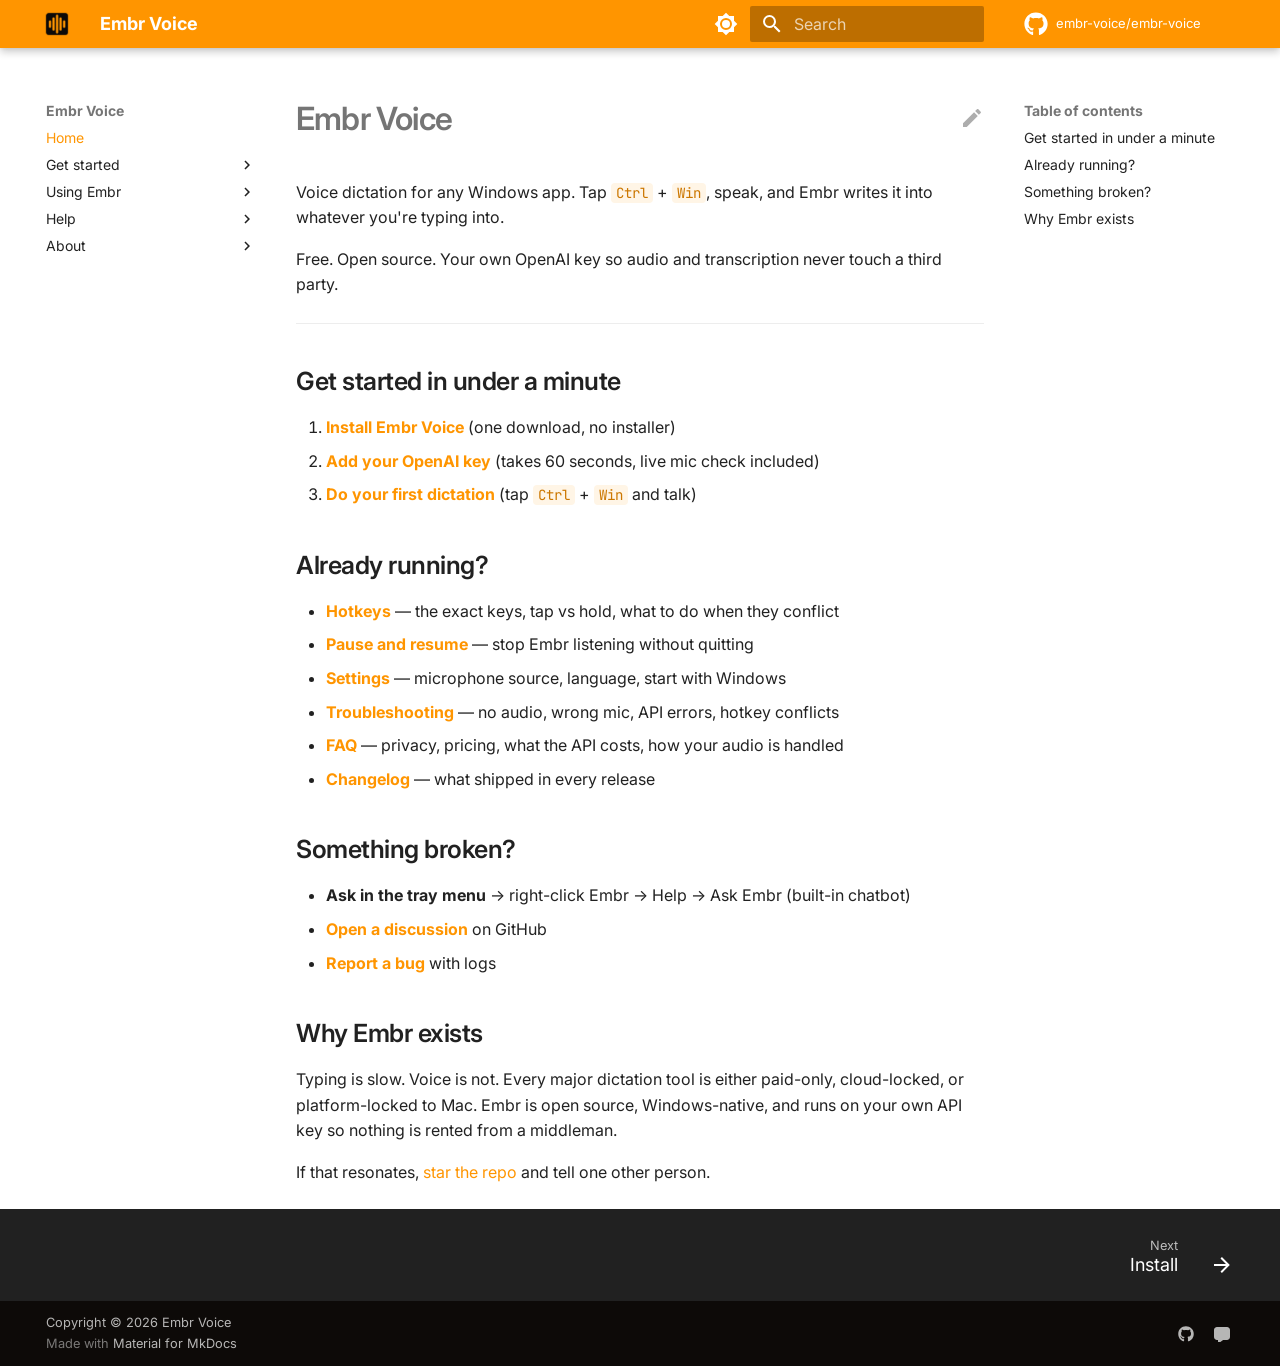
==== index.html @ 880fe89d "deploy docs to gh-pages" ====
<!doctype html>
<html lang="en" class="no-js">
  <head>
    
      <meta charset="utf-8">
      <meta name="viewport" content="width=device-width,initial-scale=1">
      
        <meta name="description" content="Voice dictation for any Windows app. Free, open source, BYOK.">
      
      
        <meta name="author" content="Billy Wellington / Intellium Inc.">
      
      
        <link rel="canonical" href="https://embr-voice.github.io/embr-voice/">
      
      
      
        <link rel="next" href="install/">
      
      
        
      
      
      <link rel="icon" href="embr-logo.ico">
      <meta name="generator" content="mkdocs-1.6.1, mkdocs-material-9.7.6">
    
    
      
        <title>Embr Voice</title>
      
    
    
      <link rel="stylesheet" href="assets/stylesheets/main.484c7ddc.min.css">
      
        
        <link rel="stylesheet" href="assets/stylesheets/palette.ab4e12ef.min.css">
      
      


    
    
      
    
    
      
        
        
        <link rel="preconnect" href="https://fonts.gstatic.com" crossorigin>
        <link rel="stylesheet" href="https://fonts.googleapis.com/css?family=Inter:300,300i,400,400i,700,700i%7CJetBrains+Mono:400,400i,700,700i&display=fallback">
        <style>:root{--md-text-font:"Inter";--md-code-font:"JetBrains Mono"}</style>
      
    
    
      <link rel="stylesheet" href="stylesheets/embr.css">
    
    <script>__md_scope=new URL(".",location),__md_hash=e=>[...e].reduce(((e,_)=>(e<<5)-e+_.charCodeAt(0)),0),__md_get=(e,_=localStorage,t=__md_scope)=>JSON.parse(_.getItem(t.pathname+"."+e)),__md_set=(e,_,t=localStorage,a=__md_scope)=>{try{t.setItem(a.pathname+"."+e,JSON.stringify(_))}catch(e){}}</script>
    
      

    
    
  </head>
  
  
    
    
      
    
    
    
    
    <body dir="ltr" data-md-color-scheme="default" data-md-color-primary="custom" data-md-color-accent="custom">
  
    
    <input class="md-toggle" data-md-toggle="drawer" type="checkbox" id="__drawer" autocomplete="off">
    <input class="md-toggle" data-md-toggle="search" type="checkbox" id="__search" autocomplete="off">
    <label class="md-overlay" for="__drawer"></label>
    <div data-md-component="skip">
      
        
        <a href="#embr-voice" class="md-skip">
          Skip to content
        </a>
      
    </div>
    <div data-md-component="announce">
      
    </div>
    
    
      

  

<header class="md-header md-header--shadow" data-md-component="header">
  <nav class="md-header__inner md-grid" aria-label="Header">
    <a href="." title="Embr Voice" class="md-header__button md-logo" aria-label="Embr Voice" data-md-component="logo">
      
  <img src="embr-logo.ico" alt="logo">

    </a>
    <label class="md-header__button md-icon" for="__drawer">
      
      <svg xmlns="http://www.w3.org/2000/svg" viewBox="0 0 24 24"><path d="M3 6h18v2H3zm0 5h18v2H3zm0 5h18v2H3z"/></svg>
    </label>
    <div class="md-header__title" data-md-component="header-title">
      <div class="md-header__ellipsis">
        <div class="md-header__topic">
          <span class="md-ellipsis">
            Embr Voice
          </span>
        </div>
        <div class="md-header__topic" data-md-component="header-topic">
          <span class="md-ellipsis">
            
              Home
            
          </span>
        </div>
      </div>
    </div>
    
      
        <form class="md-header__option" data-md-component="palette">
  
    
    
    
    <input class="md-option" data-md-color-media="(prefers-color-scheme: light)" data-md-color-scheme="default" data-md-color-primary="custom" data-md-color-accent="custom"  aria-label="Switch to dark mode"  type="radio" name="__palette" id="__palette_0">
    
      <label class="md-header__button md-icon" title="Switch to dark mode" for="__palette_1" hidden>
        <svg xmlns="http://www.w3.org/2000/svg" viewBox="0 0 24 24"><path d="M12 8a4 4 0 0 0-4 4 4 4 0 0 0 4 4 4 4 0 0 0 4-4 4 4 0 0 0-4-4m0 10a6 6 0 0 1-6-6 6 6 0 0 1 6-6 6 6 0 0 1 6 6 6 6 0 0 1-6 6m8-9.31V4h-4.69L12 .69 8.69 4H4v4.69L.69 12 4 15.31V20h4.69L12 23.31 15.31 20H20v-4.69L23.31 12z"/></svg>
      </label>
    
  
    
    
    
    <input class="md-option" data-md-color-media="(prefers-color-scheme: dark)" data-md-color-scheme="slate" data-md-color-primary="custom" data-md-color-accent="custom"  aria-label="Switch to light mode"  type="radio" name="__palette" id="__palette_1">
    
      <label class="md-header__button md-icon" title="Switch to light mode" for="__palette_0" hidden>
        <svg xmlns="http://www.w3.org/2000/svg" viewBox="0 0 24 24"><path d="M12 18c-.89 0-1.74-.2-2.5-.55C11.56 16.5 13 14.42 13 12s-1.44-4.5-3.5-5.45C10.26 6.2 11.11 6 12 6a6 6 0 0 1 6 6 6 6 0 0 1-6 6m8-9.31V4h-4.69L12 .69 8.69 4H4v4.69L.69 12 4 15.31V20h4.69L12 23.31 15.31 20H20v-4.69L23.31 12z"/></svg>
      </label>
    
  
</form>
      
    
    
      <script>var palette=__md_get("__palette");if(palette&&palette.color){if("(prefers-color-scheme)"===palette.color.media){var media=matchMedia("(prefers-color-scheme: light)"),input=document.querySelector(media.matches?"[data-md-color-media='(prefers-color-scheme: light)']":"[data-md-color-media='(prefers-color-scheme: dark)']");palette.color.media=input.getAttribute("data-md-color-media"),palette.color.scheme=input.getAttribute("data-md-color-scheme"),palette.color.primary=input.getAttribute("data-md-color-primary"),palette.color.accent=input.getAttribute("data-md-color-accent")}for(var[key,value]of Object.entries(palette.color))document.body.setAttribute("data-md-color-"+key,value)}</script>
    
    
    
      
      
        <label class="md-header__button md-icon" for="__search">
          
          <svg xmlns="http://www.w3.org/2000/svg" viewBox="0 0 24 24"><path d="M9.5 3A6.5 6.5 0 0 1 16 9.5c0 1.61-.59 3.09-1.56 4.23l.27.27h.79l5 5-1.5 1.5-5-5v-.79l-.27-.27A6.52 6.52 0 0 1 9.5 16 6.5 6.5 0 0 1 3 9.5 6.5 6.5 0 0 1 9.5 3m0 2C7 5 5 7 5 9.5S7 14 9.5 14 14 12 14 9.5 12 5 9.5 5"/></svg>
        </label>
        <div class="md-search" data-md-component="search" role="dialog">
  <label class="md-search__overlay" for="__search"></label>
  <div class="md-search__inner" role="search">
    <form class="md-search__form" name="search">
      <input type="text" class="md-search__input" name="query" aria-label="Search" placeholder="Search" autocapitalize="off" autocorrect="off" autocomplete="off" spellcheck="false" data-md-component="search-query" required>
      <label class="md-search__icon md-icon" for="__search">
        
        <svg xmlns="http://www.w3.org/2000/svg" viewBox="0 0 24 24"><path d="M9.5 3A6.5 6.5 0 0 1 16 9.5c0 1.61-.59 3.09-1.56 4.23l.27.27h.79l5 5-1.5 1.5-5-5v-.79l-.27-.27A6.52 6.52 0 0 1 9.5 16 6.5 6.5 0 0 1 3 9.5 6.5 6.5 0 0 1 9.5 3m0 2C7 5 5 7 5 9.5S7 14 9.5 14 14 12 14 9.5 12 5 9.5 5"/></svg>
        
        <svg xmlns="http://www.w3.org/2000/svg" viewBox="0 0 24 24"><path d="M20 11v2H8l5.5 5.5-1.42 1.42L4.16 12l7.92-7.92L13.5 5.5 8 11z"/></svg>
      </label>
      <nav class="md-search__options" aria-label="Search">
        
        <button type="reset" class="md-search__icon md-icon" title="Clear" aria-label="Clear" tabindex="-1">
          
          <svg xmlns="http://www.w3.org/2000/svg" viewBox="0 0 24 24"><path d="M19 6.41 17.59 5 12 10.59 6.41 5 5 6.41 10.59 12 5 17.59 6.41 19 12 13.41 17.59 19 19 17.59 13.41 12z"/></svg>
        </button>
      </nav>
      
        <div class="md-search__suggest" data-md-component="search-suggest"></div>
      
    </form>
    <div class="md-search__output">
      <div class="md-search__scrollwrap" tabindex="0" data-md-scrollfix>
        <div class="md-search-result" data-md-component="search-result">
          <div class="md-search-result__meta">
            Initializing search
          </div>
          <ol class="md-search-result__list" role="presentation"></ol>
        </div>
      </div>
    </div>
  </div>
</div>
      
    
    
      <div class="md-header__source">
        <a href="https://github.com/embr-voice/embr-voice" title="Go to repository" class="md-source" data-md-component="source">
  <div class="md-source__icon md-icon">
    
    <svg xmlns="http://www.w3.org/2000/svg" viewBox="0 0 512 512"><!--! Font Awesome Free 7.1.0 by @fontawesome - https://fontawesome.com License - https://fontawesome.com/license/free (Icons: CC BY 4.0, Fonts: SIL OFL 1.1, Code: MIT License) Copyright 2025 Fonticons, Inc.--><path d="M173.9 397.4c0 2-2.3 3.6-5.2 3.6-3.3.3-5.6-1.3-5.6-3.6 0-2 2.3-3.6 5.2-3.6 3-.3 5.6 1.3 5.6 3.6m-31.1-4.5c-.7 2 1.3 4.3 4.3 4.9 2.6 1 5.6 0 6.2-2s-1.3-4.3-4.3-5.2c-2.6-.7-5.5.3-6.2 2.3m44.2-1.7c-2.9.7-4.9 2.6-4.6 4.9.3 2 2.9 3.3 5.9 2.6 2.9-.7 4.9-2.6 4.6-4.6-.3-1.9-3-3.2-5.9-2.9M252.8 8C114.1 8 8 113.3 8 252c0 110.9 69.8 205.8 169.5 239.2 12.8 2.3 17.3-5.6 17.3-12.1 0-6.2-.3-40.4-.3-61.4 0 0-70 15-84.7-29.8 0 0-11.4-29.1-27.8-36.6 0 0-22.9-15.7 1.6-15.4 0 0 24.9 2 38.6 25.8 21.9 38.6 58.6 27.5 72.9 20.9 2.3-16 8.8-27.1 16-33.7-55.9-6.2-112.3-14.3-112.3-110.5 0-27.5 7.6-41.3 23.6-58.9-2.6-6.5-11.1-33.3 2.6-67.9 20.9-6.5 69 27 69 27 20-5.6 41.5-8.5 62.8-8.5s42.8 2.9 62.8 8.5c0 0 48.1-33.6 69-27 13.7 34.7 5.2 61.4 2.6 67.9 16 17.7 25.8 31.5 25.8 58.9 0 96.5-58.9 104.2-114.8 110.5 9.2 7.9 17 22.9 17 46.4 0 33.7-.3 75.4-.3 83.6 0 6.5 4.6 14.4 17.3 12.1C436.2 457.8 504 362.9 504 252 504 113.3 391.5 8 252.8 8M105.2 352.9c-1.3 1-1 3.3.7 5.2 1.6 1.6 3.9 2.3 5.2 1 1.3-1 1-3.3-.7-5.2-1.6-1.6-3.9-2.3-5.2-1m-10.8-8.1c-.7 1.3.3 2.9 2.3 3.9 1.6 1 3.6.7 4.3-.7.7-1.3-.3-2.9-2.3-3.9-2-.6-3.6-.3-4.3.7m32.4 35.6c-1.6 1.3-1 4.3 1.3 6.2 2.3 2.3 5.2 2.6 6.5 1 1.3-1.3.7-4.3-1.3-6.2-2.2-2.3-5.2-2.6-6.5-1m-11.4-14.7c-1.6 1-1.6 3.6 0 5.9s4.3 3.3 5.6 2.3c1.6-1.3 1.6-3.9 0-6.2-1.4-2.3-4-3.3-5.6-2"/></svg>
  </div>
  <div class="md-source__repository">
    embr-voice/embr-voice
  </div>
</a>
      </div>
    
  </nav>
  
</header>
    
    <div class="md-container" data-md-component="container">
      
      
        
          
        
      
      <main class="md-main" data-md-component="main">
        <div class="md-main__inner md-grid">
          
            
              
              <div class="md-sidebar md-sidebar--primary" data-md-component="sidebar" data-md-type="navigation" >
                <div class="md-sidebar__scrollwrap">
                  <div class="md-sidebar__inner">
                    



<nav class="md-nav md-nav--primary" aria-label="Navigation" data-md-level="0">
  <label class="md-nav__title" for="__drawer">
    <a href="." title="Embr Voice" class="md-nav__button md-logo" aria-label="Embr Voice" data-md-component="logo">
      
  <img src="embr-logo.ico" alt="logo">

    </a>
    Embr Voice
  </label>
  
    <div class="md-nav__source">
      <a href="https://github.com/embr-voice/embr-voice" title="Go to repository" class="md-source" data-md-component="source">
  <div class="md-source__icon md-icon">
    
    <svg xmlns="http://www.w3.org/2000/svg" viewBox="0 0 512 512"><!--! Font Awesome Free 7.1.0 by @fontawesome - https://fontawesome.com License - https://fontawesome.com/license/free (Icons: CC BY 4.0, Fonts: SIL OFL 1.1, Code: MIT License) Copyright 2025 Fonticons, Inc.--><path d="M173.9 397.4c0 2-2.3 3.6-5.2 3.6-3.3.3-5.6-1.3-5.6-3.6 0-2 2.3-3.6 5.2-3.6 3-.3 5.6 1.3 5.6 3.6m-31.1-4.5c-.7 2 1.3 4.3 4.3 4.9 2.6 1 5.6 0 6.2-2s-1.3-4.3-4.3-5.2c-2.6-.7-5.5.3-6.2 2.3m44.2-1.7c-2.9.7-4.9 2.6-4.6 4.9.3 2 2.9 3.3 5.9 2.6 2.9-.7 4.9-2.6 4.6-4.6-.3-1.9-3-3.2-5.9-2.9M252.8 8C114.1 8 8 113.3 8 252c0 110.9 69.8 205.8 169.5 239.2 12.8 2.3 17.3-5.6 17.3-12.1 0-6.2-.3-40.4-.3-61.4 0 0-70 15-84.7-29.8 0 0-11.4-29.1-27.8-36.6 0 0-22.9-15.7 1.6-15.4 0 0 24.9 2 38.6 25.8 21.9 38.6 58.6 27.5 72.9 20.9 2.3-16 8.8-27.1 16-33.7-55.9-6.2-112.3-14.3-112.3-110.5 0-27.5 7.6-41.3 23.6-58.9-2.6-6.5-11.1-33.3 2.6-67.9 20.9-6.5 69 27 69 27 20-5.6 41.5-8.5 62.8-8.5s42.8 2.9 62.8 8.5c0 0 48.1-33.6 69-27 13.7 34.7 5.2 61.4 2.6 67.9 16 17.7 25.8 31.5 25.8 58.9 0 96.5-58.9 104.2-114.8 110.5 9.2 7.9 17 22.9 17 46.4 0 33.7-.3 75.4-.3 83.6 0 6.5 4.6 14.4 17.3 12.1C436.2 457.8 504 362.9 504 252 504 113.3 391.5 8 252.8 8M105.2 352.9c-1.3 1-1 3.3.7 5.2 1.6 1.6 3.9 2.3 5.2 1 1.3-1 1-3.3-.7-5.2-1.6-1.6-3.9-2.3-5.2-1m-10.8-8.1c-.7 1.3.3 2.9 2.3 3.9 1.6 1 3.6.7 4.3-.7.7-1.3-.3-2.9-2.3-3.9-2-.6-3.6-.3-4.3.7m32.4 35.6c-1.6 1.3-1 4.3 1.3 6.2 2.3 2.3 5.2 2.6 6.5 1 1.3-1.3.7-4.3-1.3-6.2-2.2-2.3-5.2-2.6-6.5-1m-11.4-14.7c-1.6 1-1.6 3.6 0 5.9s4.3 3.3 5.6 2.3c1.6-1.3 1.6-3.9 0-6.2-1.4-2.3-4-3.3-5.6-2"/></svg>
  </div>
  <div class="md-source__repository">
    embr-voice/embr-voice
  </div>
</a>
    </div>
  
  <ul class="md-nav__list" data-md-scrollfix>
    
      
      
  
  
    
  
  
  
    <li class="md-nav__item md-nav__item--active">
      
      <input class="md-nav__toggle md-toggle" type="checkbox" id="__toc">
      
      
        
      
      
        <label class="md-nav__link md-nav__link--active" for="__toc">
          
  
  
  <span class="md-ellipsis">
    
  
    Home
  

    
  </span>
  
  

          <span class="md-nav__icon md-icon"></span>
        </label>
      
      <a href="." class="md-nav__link md-nav__link--active">
        
  
  
  <span class="md-ellipsis">
    
  
    Home
  

    
  </span>
  
  

      </a>
      
        

<nav class="md-nav md-nav--secondary" aria-label="Table of contents">
  
  
  
    
  
  
    <label class="md-nav__title" for="__toc">
      <span class="md-nav__icon md-icon"></span>
      Table of contents
    </label>
    <ul class="md-nav__list" data-md-component="toc" data-md-scrollfix>
      
        <li class="md-nav__item">
  <a href="#get-started-in-under-a-minute" class="md-nav__link">
    <span class="md-ellipsis">
      
        Get started in under a minute
      
    </span>
  </a>
  
</li>
      
        <li class="md-nav__item">
  <a href="#already-running" class="md-nav__link">
    <span class="md-ellipsis">
      
        Already running?
      
    </span>
  </a>
  
</li>
      
        <li class="md-nav__item">
  <a href="#something-broken" class="md-nav__link">
    <span class="md-ellipsis">
      
        Something broken?
      
    </span>
  </a>
  
</li>
      
        <li class="md-nav__item">
  <a href="#why-embr-exists" class="md-nav__link">
    <span class="md-ellipsis">
      
        Why Embr exists
      
    </span>
  </a>
  
</li>
      
    </ul>
  
</nav>
      
    </li>
  

    
      
      
  
  
  
  
    
    
    
    
    
    <li class="md-nav__item md-nav__item--nested">
      
        
        
        <input class="md-nav__toggle md-toggle " type="checkbox" id="__nav_2" >
        
          
          <label class="md-nav__link" for="__nav_2" id="__nav_2_label" tabindex="0">
            
  
  
  <span class="md-ellipsis">
    
  
    Get started
  

    
  </span>
  
  

            <span class="md-nav__icon md-icon"></span>
          </label>
        
        <nav class="md-nav" data-md-level="1" aria-labelledby="__nav_2_label" aria-expanded="false">
          <label class="md-nav__title" for="__nav_2">
            <span class="md-nav__icon md-icon"></span>
            
  
    Get started
  

          </label>
          <ul class="md-nav__list" data-md-scrollfix>
            
              
                
  
  
  
  
    <li class="md-nav__item">
      <a href="install/" class="md-nav__link">
        
  
  
  <span class="md-ellipsis">
    
  
    Install
  

    
  </span>
  
  

      </a>
    </li>
  

              
            
              
                
  
  
  
  
    <li class="md-nav__item">
      <a href="api-key/" class="md-nav__link">
        
  
  
  <span class="md-ellipsis">
    
  
    Add your OpenAI key
  

    
  </span>
  
  

      </a>
    </li>
  

              
            
              
                
  
  
  
  
    <li class="md-nav__item">
      <a href="first-dictation/" class="md-nav__link">
        
  
  
  <span class="md-ellipsis">
    
  
    First dictation
  

    
  </span>
  
  

      </a>
    </li>
  

              
            
          </ul>
        </nav>
      
    </li>
  

    
      
      
  
  
  
  
    
    
    
    
    
    <li class="md-nav__item md-nav__item--nested">
      
        
        
        <input class="md-nav__toggle md-toggle " type="checkbox" id="__nav_3" >
        
          
          <label class="md-nav__link" for="__nav_3" id="__nav_3_label" tabindex="0">
            
  
  
  <span class="md-ellipsis">
    
  
    Using Embr
  

    
  </span>
  
  

            <span class="md-nav__icon md-icon"></span>
          </label>
        
        <nav class="md-nav" data-md-level="1" aria-labelledby="__nav_3_label" aria-expanded="false">
          <label class="md-nav__title" for="__nav_3">
            <span class="md-nav__icon md-icon"></span>
            
  
    Using Embr
  

          </label>
          <ul class="md-nav__list" data-md-scrollfix>
            
              
                
  
  
  
  
    <li class="md-nav__item">
      <a href="hotkeys/" class="md-nav__link">
        
  
  
  <span class="md-ellipsis">
    
  
    Hotkeys
  

    
  </span>
  
  

      </a>
    </li>
  

              
            
              
                
  
  
  
  
    <li class="md-nav__item">
      <a href="pause-resume/" class="md-nav__link">
        
  
  
  <span class="md-ellipsis">
    
  
    Pause and resume
  

    
  </span>
  
  

      </a>
    </li>
  

              
            
              
                
  
  
  
  
    <li class="md-nav__item">
      <a href="settings/" class="md-nav__link">
        
  
  
  <span class="md-ellipsis">
    
  
    Settings
  

    
  </span>
  
  

      </a>
    </li>
  

              
            
          </ul>
        </nav>
      
    </li>
  

    
      
      
  
  
  
  
    
    
    
    
    
    <li class="md-nav__item md-nav__item--nested">
      
        
        
        <input class="md-nav__toggle md-toggle " type="checkbox" id="__nav_4" >
        
          
          <label class="md-nav__link" for="__nav_4" id="__nav_4_label" tabindex="0">
            
  
  
  <span class="md-ellipsis">
    
  
    Help
  

    
  </span>
  
  

            <span class="md-nav__icon md-icon"></span>
          </label>
        
        <nav class="md-nav" data-md-level="1" aria-labelledby="__nav_4_label" aria-expanded="false">
          <label class="md-nav__title" for="__nav_4">
            <span class="md-nav__icon md-icon"></span>
            
  
    Help
  

          </label>
          <ul class="md-nav__list" data-md-scrollfix>
            
              
                
  
  
  
  
    <li class="md-nav__item">
      <a href="troubleshooting/" class="md-nav__link">
        
  
  
  <span class="md-ellipsis">
    
  
    Troubleshooting
  

    
  </span>
  
  

      </a>
    </li>
  

              
            
              
                
  
  
  
  
    <li class="md-nav__item">
      <a href="faq/" class="md-nav__link">
        
  
  
  <span class="md-ellipsis">
    
  
    FAQ
  

    
  </span>
  
  

      </a>
    </li>
  

              
            
          </ul>
        </nav>
      
    </li>
  

    
      
      
  
  
  
  
    
    
    
    
    
    <li class="md-nav__item md-nav__item--nested">
      
        
        
        <input class="md-nav__toggle md-toggle " type="checkbox" id="__nav_5" >
        
          
          <label class="md-nav__link" for="__nav_5" id="__nav_5_label" tabindex="0">
            
  
  
  <span class="md-ellipsis">
    
  
    About
  

    
  </span>
  
  

            <span class="md-nav__icon md-icon"></span>
          </label>
        
        <nav class="md-nav" data-md-level="1" aria-labelledby="__nav_5_label" aria-expanded="false">
          <label class="md-nav__title" for="__nav_5">
            <span class="md-nav__icon md-icon"></span>
            
  
    About
  

          </label>
          <ul class="md-nav__list" data-md-scrollfix>
            
              
                
  
  
  
  
    <li class="md-nav__item">
      <a href="changelog/" class="md-nav__link">
        
  
  
  <span class="md-ellipsis">
    
  
    Changelog
  

    
  </span>
  
  

      </a>
    </li>
  

              
            
              
                
  
  
  
  
    <li class="md-nav__item">
      <a href="license/" class="md-nav__link">
        
  
  
  <span class="md-ellipsis">
    
  
    License
  

    
  </span>
  
  

      </a>
    </li>
  

              
            
          </ul>
        </nav>
      
    </li>
  

    
  </ul>
</nav>
                  </div>
                </div>
              </div>
            
            
              
              <div class="md-sidebar md-sidebar--secondary" data-md-component="sidebar" data-md-type="toc" >
                <div class="md-sidebar__scrollwrap">
                  <div class="md-sidebar__inner">
                    

<nav class="md-nav md-nav--secondary" aria-label="Table of contents">
  
  
  
    
  
  
    <label class="md-nav__title" for="__toc">
      <span class="md-nav__icon md-icon"></span>
      Table of contents
    </label>
    <ul class="md-nav__list" data-md-component="toc" data-md-scrollfix>
      
        <li class="md-nav__item">
  <a href="#get-started-in-under-a-minute" class="md-nav__link">
    <span class="md-ellipsis">
      
        Get started in under a minute
      
    </span>
  </a>
  
</li>
      
        <li class="md-nav__item">
  <a href="#already-running" class="md-nav__link">
    <span class="md-ellipsis">
      
        Already running?
      
    </span>
  </a>
  
</li>
      
        <li class="md-nav__item">
  <a href="#something-broken" class="md-nav__link">
    <span class="md-ellipsis">
      
        Something broken?
      
    </span>
  </a>
  
</li>
      
        <li class="md-nav__item">
  <a href="#why-embr-exists" class="md-nav__link">
    <span class="md-ellipsis">
      
        Why Embr exists
      
    </span>
  </a>
  
</li>
      
    </ul>
  
</nav>
                  </div>
                </div>
              </div>
            
          
          
            <div class="md-content" data-md-component="content">
              
              <article class="md-content__inner md-typeset">
                
                  


  
    <a href="https://github.com/embr-voice/embr-voice/edit/main/docs/index.md" title="Edit this page" class="md-content__button md-icon" rel="edit">
      
      <svg xmlns="http://www.w3.org/2000/svg" viewBox="0 0 24 24"><path d="M20.71 7.04c.39-.39.39-1.04 0-1.41l-2.34-2.34c-.37-.39-1.02-.39-1.41 0l-1.84 1.83 3.75 3.75M3 17.25V21h3.75L17.81 9.93l-3.75-3.75z"/></svg>
    </a>
  
  


<h1 id="embr-voice">Embr Voice<a class="headerlink" href="#embr-voice" title="Link to this section">&para;</a></h1>
<p>Voice dictation for any Windows app. Tap <code>Ctrl</code> + <code>Win</code>, speak, and Embr writes it into whatever you're typing into.</p>
<p>Free. Open source. Your own OpenAI key so audio and transcription never touch a third party.</p>
<hr />
<h2 id="get-started-in-under-a-minute">Get started in under a minute<a class="headerlink" href="#get-started-in-under-a-minute" title="Link to this section">&para;</a></h2>
<ol>
<li><strong><a href="install/">Install Embr Voice</a></strong> (one download, no installer)</li>
<li><strong><a href="api-key/">Add your OpenAI key</a></strong> (takes 60 seconds, live mic check included)</li>
<li><strong><a href="first-dictation/">Do your first dictation</a></strong> (tap <code>Ctrl</code> + <code>Win</code> and talk)</li>
</ol>
<h2 id="already-running">Already running?<a class="headerlink" href="#already-running" title="Link to this section">&para;</a></h2>
<ul>
<li><strong><a href="hotkeys/">Hotkeys</a></strong> — the exact keys, tap vs hold, what to do when they conflict</li>
<li><strong><a href="pause-resume/">Pause and resume</a></strong> — stop Embr listening without quitting</li>
<li><strong><a href="settings/">Settings</a></strong> — microphone source, language, start with Windows</li>
<li><strong><a href="troubleshooting/">Troubleshooting</a></strong> — no audio, wrong mic, API errors, hotkey conflicts</li>
<li><strong><a href="faq/">FAQ</a></strong> — privacy, pricing, what the API costs, how your audio is handled</li>
<li><strong><a href="changelog/">Changelog</a></strong> — what shipped in every release</li>
</ul>
<h2 id="something-broken">Something broken?<a class="headerlink" href="#something-broken" title="Link to this section">&para;</a></h2>
<ul>
<li><strong>Ask in the tray menu</strong> → right-click Embr → Help → Ask Embr (built-in chatbot)</li>
<li><strong><a href="https://github.com/embr-voice/embr-voice/discussions">Open a discussion</a></strong> on GitHub</li>
<li><strong><a href="https://github.com/embr-voice/embr-voice/issues/new">Report a bug</a></strong> with logs</li>
</ul>
<h2 id="why-embr-exists">Why Embr exists<a class="headerlink" href="#why-embr-exists" title="Link to this section">&para;</a></h2>
<p>Typing is slow. Voice is not. Every major dictation tool is either paid-only, cloud-locked, or platform-locked to Mac. Embr is open source, Windows-native, and runs on your own API key so nothing is rented from a middleman.</p>
<p>If that resonates, <a href="https://github.com/embr-voice/embr-voice">star the repo</a> and tell one other person.</p>












                
              </article>
            </div>
          
          
<script>var target=document.getElementById(location.hash.slice(1));target&&target.name&&(target.checked=target.name.startsWith("__tabbed_"))</script>
        </div>
        
          <button type="button" class="md-top md-icon" data-md-component="top" hidden>
  
  <svg xmlns="http://www.w3.org/2000/svg" viewBox="0 0 24 24"><path d="M13 20h-2V8l-5.5 5.5-1.42-1.42L12 4.16l7.92 7.92-1.42 1.42L13 8z"/></svg>
  Back to top
</button>
        
      </main>
      
        <footer class="md-footer">
  
    
      
      <nav class="md-footer__inner md-grid" aria-label="Footer" >
        
        
          
          <a href="install/" class="md-footer__link md-footer__link--next" aria-label="Next: Install">
            <div class="md-footer__title">
              <span class="md-footer__direction">
                Next
              </span>
              <div class="md-ellipsis">
                Install
              </div>
            </div>
            <div class="md-footer__button md-icon">
              
              <svg xmlns="http://www.w3.org/2000/svg" viewBox="0 0 24 24"><path d="M4 11v2h12l-5.5 5.5 1.42 1.42L19.84 12l-7.92-7.92L10.5 5.5 16 11z"/></svg>
            </div>
          </a>
        
      </nav>
    
  
  <div class="md-footer-meta md-typeset">
    <div class="md-footer-meta__inner md-grid">
      <div class="md-copyright">
  
    <div class="md-copyright__highlight">
      Copyright &copy; 2026 Embr Voice
    </div>
  
  
    Made with
    <a href="https://squidfunk.github.io/mkdocs-material/" target="_blank" rel="noopener">
      Material for MkDocs
    </a>
  
</div>
      
        
<div class="md-social">
  
    
    
    
    
    <a href="https://github.com/embr-voice/embr" target="_blank" rel="noopener" title="GitHub" class="md-social__link">
      <svg xmlns="http://www.w3.org/2000/svg" viewBox="0 0 512 512"><!--! Font Awesome Free 7.1.0 by @fontawesome - https://fontawesome.com License - https://fontawesome.com/license/free (Icons: CC BY 4.0, Fonts: SIL OFL 1.1, Code: MIT License) Copyright 2025 Fonticons, Inc.--><path d="M173.9 397.4c0 2-2.3 3.6-5.2 3.6-3.3.3-5.6-1.3-5.6-3.6 0-2 2.3-3.6 5.2-3.6 3-.3 5.6 1.3 5.6 3.6m-31.1-4.5c-.7 2 1.3 4.3 4.3 4.9 2.6 1 5.6 0 6.2-2s-1.3-4.3-4.3-5.2c-2.6-.7-5.5.3-6.2 2.3m44.2-1.7c-2.9.7-4.9 2.6-4.6 4.9.3 2 2.9 3.3 5.9 2.6 2.9-.7 4.9-2.6 4.6-4.6-.3-1.9-3-3.2-5.9-2.9M252.8 8C114.1 8 8 113.3 8 252c0 110.9 69.8 205.8 169.5 239.2 12.8 2.3 17.3-5.6 17.3-12.1 0-6.2-.3-40.4-.3-61.4 0 0-70 15-84.7-29.8 0 0-11.4-29.1-27.8-36.6 0 0-22.9-15.7 1.6-15.4 0 0 24.9 2 38.6 25.8 21.9 38.6 58.6 27.5 72.9 20.9 2.3-16 8.8-27.1 16-33.7-55.9-6.2-112.3-14.3-112.3-110.5 0-27.5 7.6-41.3 23.6-58.9-2.6-6.5-11.1-33.3 2.6-67.9 20.9-6.5 69 27 69 27 20-5.6 41.5-8.5 62.8-8.5s42.8 2.9 62.8 8.5c0 0 48.1-33.6 69-27 13.7 34.7 5.2 61.4 2.6 67.9 16 17.7 25.8 31.5 25.8 58.9 0 96.5-58.9 104.2-114.8 110.5 9.2 7.9 17 22.9 17 46.4 0 33.7-.3 75.4-.3 83.6 0 6.5 4.6 14.4 17.3 12.1C436.2 457.8 504 362.9 504 252 504 113.3 391.5 8 252.8 8M105.2 352.9c-1.3 1-1 3.3.7 5.2 1.6 1.6 3.9 2.3 5.2 1 1.3-1 1-3.3-.7-5.2-1.6-1.6-3.9-2.3-5.2-1m-10.8-8.1c-.7 1.3.3 2.9 2.3 3.9 1.6 1 3.6.7 4.3-.7.7-1.3-.3-2.9-2.3-3.9-2-.6-3.6-.3-4.3.7m32.4 35.6c-1.6 1.3-1 4.3 1.3 6.2 2.3 2.3 5.2 2.6 6.5 1 1.3-1.3.7-4.3-1.3-6.2-2.2-2.3-5.2-2.6-6.5-1m-11.4-14.7c-1.6 1-1.6 3.6 0 5.9s4.3 3.3 5.6 2.3c1.6-1.3 1.6-3.9 0-6.2-1.4-2.3-4-3.3-5.6-2"/></svg>
    </a>
  
    
    
    
    
    <a href="https://github.com/embr-voice/embr/discussions" target="_blank" rel="noopener" title="GitHub Discussions" class="md-social__link">
      <svg xmlns="http://www.w3.org/2000/svg" viewBox="0 0 512 512"><!--! Font Awesome Free 7.1.0 by @fontawesome - https://fontawesome.com License - https://fontawesome.com/license/free (Icons: CC BY 4.0, Fonts: SIL OFL 1.1, Code: MIT License) Copyright 2025 Fonticons, Inc.--><path d="M0 352V128c0-53 43-96 96-96h320c53 0 96 43 96 96v224c0 53-43 96-96 96H296c-5.2 0-10.2 1.7-14.4 4.8l-115.2 86.4c-4.2 3.1-9.2 4.8-14.4 4.8-13.3 0-24-10.7-24-24v-72H96c-53 0-96-43-96-96"/></svg>
    </a>
  
</div>
      
    </div>
  </div>
</footer>
      
    </div>
    <div class="md-dialog" data-md-component="dialog">
      <div class="md-dialog__inner md-typeset"></div>
    </div>
    
    
    
      
      
      <script id="__config" type="application/json">{"annotate": null, "base": ".", "features": ["navigation.instant", "navigation.tracking", "navigation.top", "navigation.footer", "search.suggest", "search.highlight", "content.action.edit", "content.code.copy", "toc.follow"], "search": "assets/javascripts/workers/search.2c215733.min.js", "tags": null, "translations": {"clipboard.copied": "Copied to clipboard", "clipboard.copy": "Copy to clipboard", "search.result.more.one": "1 more on this page", "search.result.more.other": "# more on this page", "search.result.none": "No matching documents", "search.result.one": "1 matching document", "search.result.other": "# matching documents", "search.result.placeholder": "Type to start searching", "search.result.term.missing": "Missing", "select.version": "Select version"}, "version": null}</script>
    
    
      <script src="assets/javascripts/bundle.79ae519e.min.js"></script>
      
    
  </body>
</html>
---- assets/stylesheets/main.484c7ddc.min.css ----
@charset "UTF-8";html{-webkit-text-size-adjust:none;-moz-text-size-adjust:none;text-size-adjust:none;box-sizing:border-box}*,:after,:before{box-sizing:inherit}@media (prefers-reduced-motion){*,:after,:before{transition:none!important}}body{margin:0}a,button,input,label{-webkit-tap-highlight-color:transparent}a{color:inherit;text-decoration:none}hr{border:0;box-sizing:initial;display:block;height:.05rem;overflow:visible;padding:0}small{font-size:80%}sub,sup{line-height:1em}img{border-style:none}table{border-collapse:initial;border-spacing:0}td,th{font-weight:400;vertical-align:top}button{background:#0000;border:0;font-family:inherit;font-size:inherit;margin:0;padding:0}input{border:0;outline:none}:root{--md-primary-fg-color:#4051b5;--md-primary-fg-color--light:#5d6cc0;--md-primary-fg-color--dark:#303fa1;--md-primary-bg-color:#fff;--md-primary-bg-color--light:#ffffffb3;--md-accent-fg-color:#526cfe;--md-accent-fg-color--transparent:#526cfe1a;--md-accent-bg-color:#fff;--md-accent-bg-color--light:#ffffffb3}[data-md-color-scheme=default]{color-scheme:light}[data-md-color-scheme=default] img[src$="#gh-dark-mode-only"],[data-md-color-scheme=default] img[src$="#only-dark"]{display:none}:root,[data-md-color-scheme=default]{--md-hue:225deg;--md-default-fg-color:#000000de;--md-default-fg-color--light:#0000008a;--md-default-fg-color--lighter:#00000052;--md-default-fg-color--lightest:#00000012;--md-default-bg-color:#fff;--md-default-bg-color--light:#ffffffb3;--md-default-bg-color--lighter:#ffffff4d;--md-default-bg-color--lightest:#ffffff1f;--md-code-fg-color:#36464e;--md-code-bg-color:#f5f5f5;--md-code-bg-color--light:#f5f5f5b3;--md-code-bg-color--lighter:#f5f5f54d;--md-code-hl-color:#4287ff;--md-code-hl-color--light:#4287ff1a;--md-code-hl-number-color:#d52a2a;--md-code-hl-special-color:#db1457;--md-code-hl-function-color:#a846b9;--md-code-hl-constant-color:#6e59d9;--md-code-hl-keyword-color:#3f6ec6;--md-code-hl-string-color:#1c7d4d;--md-code-hl-name-color:var(--md-code-fg-color);--md-code-hl-operator-color:var(--md-default-fg-color--light);--md-code-hl-punctuation-color:var(--md-default-fg-color--light);--md-code-hl-comment-color:var(--md-default-fg-color--light);--md-code-hl-generic-color:var(--md-default-fg-color--light);--md-code-hl-variable-color:var(--md-default-fg-color--light);--md-typeset-color:var(--md-default-fg-color);--md-typeset-a-color:var(--md-primary-fg-color);--md-typeset-del-color:#f5503d26;--md-typeset-ins-color:#0bd57026;--md-typeset-kbd-color:#fafafa;--md-typeset-kbd-accent-color:#fff;--md-typeset-kbd-border-color:#b8b8b8;--md-typeset-mark-color:#ffff0080;--md-typeset-table-color:#0000001f;--md-typeset-table-color--light:rgba(0,0,0,.035);--md-admonition-fg-color:var(--md-default-fg-color);--md-admonition-bg-color:var(--md-default-bg-color);--md-warning-fg-color:#000000de;--md-warning-bg-color:#ff9;--md-footer-fg-color:#fff;--md-footer-fg-color--light:#ffffffb3;--md-footer-fg-color--lighter:#ffffff73;--md-footer-bg-color:#000000de;--md-footer-bg-color--dark:#00000052;--md-shadow-z1:0 0.2rem 0.5rem #0000000d,0 0 0.05rem #0000001a;--md-shadow-z2:0 0.2rem 0.5rem #0000001a,0 0 0.05rem #00000040;--md-shadow-z3:0 0.2rem 0.5rem #0003,0 0 0.05rem #00000059}.md-icon svg{fill:currentcolor;display:block;height:1.2rem;width:1.2rem}body{-webkit-font-smoothing:antialiased;-moz-osx-font-smoothing:grayscale;--md-text-font-family:var(--md-text-font,_),-apple-system,BlinkMacSystemFont,Helvetica,Arial,sans-serif;--md-code-font-family:var(--md-code-font,_),SFMono-Regular,Consolas,Menlo,monospace}aside,body,input{font-feature-settings:"kern","liga";color:var(--md-typeset-color);font-family:var(--md-text-font-family)}code,kbd,pre{font-feature-settings:"kern";font-family:var(--md-code-font-family)}:root{--md-typeset-table-sort-icon:url('data:image/svg+xml;charset=utf-8,<svg xmlns="http://www.w3.org/2000/svg" viewBox="0 0 24 24"><path d="m18 21-4-4h3V7h-3l4-4 4 4h-3v10h3M2 19v-2h10v2M2 13v-2h7v2M2 7V5h4v2z"/></svg>');--md-typeset-table-sort-icon--asc:url('data:image/svg+xml;charset=utf-8,<svg xmlns="http://www.w3.org/2000/svg" viewBox="0 0 24 24"><path d="M19 17h3l-4 4-4-4h3V3h2M2 17h10v2H2M6 5v2H2V5m0 6h7v2H2z"/></svg>');--md-typeset-table-sort-icon--desc:url('data:image/svg+xml;charset=utf-8,<svg xmlns="http://www.w3.org/2000/svg" viewBox="0 0 24 24"><path d="M19 7h3l-4-4-4 4h3v14h2M2 17h10v2H2M6 5v2H2V5m0 6h7v2H2z"/></svg>')}.md-typeset{-webkit-print-color-adjust:exact;color-adjust:exact;font-size:.8rem;line-height:1.6;overflow-wrap:break-word}@media print{.md-typeset{font-size:.68rem}}.md-typeset blockquote,.md-typeset dl,.md-typeset figure,.md-typeset ol,.md-typeset pre,.md-typeset ul{margin-bottom:1em;margin-top:1em}.md-typeset h1{color:var(--md-default-fg-color--light);font-size:2em;line-height:1.3;margin:0 0 1.25em}.md-typeset h1,.md-typeset h2{font-weight:300;letter-spacing:-.01em}.md-typeset h2{font-size:1.5625em;line-height:1.4;margin:1.6em 0 .64em}.md-typeset h3{font-size:1.25em;font-weight:400;letter-spacing:-.01em;line-height:1.5;margin:1.6em 0 .8em}.md-typeset h2+h3{margin-top:.8em}.md-typeset h4{font-weight:700;letter-spacing:-.01em;margin:1em 0}.md-typeset h5,.md-typeset h6{color:var(--md-default-fg-color--light);font-size:.8em;font-weight:700;letter-spacing:-.01em;margin:1.25em 0}.md-typeset h5{text-transform:uppercase}.md-typeset h5 code{text-transform:none}.md-typeset hr{border-bottom:.05rem solid var(--md-default-fg-color--lightest);display:flow-root;margin:1.5em 0}.md-typeset a{color:var(--md-typeset-a-color);word-break:break-word}.md-typeset a,.md-typeset a:before{transition:color 125ms}.md-typeset a:focus,.md-typeset a:hover{color:var(--md-accent-fg-color)}.md-typeset a:focus code,.md-typeset a:hover code{background-color:var(--md-accent-fg-color--transparent);color:var(--md-accent-fg-color)}.md-typeset a code{color:var(--md-typeset-a-color)}.md-typeset a.focus-visible{outline-color:var(--md-accent-fg-color);outline-offset:.2rem}.md-typeset code,.md-typeset kbd,.md-typeset pre{color:var(--md-code-fg-color);direction:ltr;font-variant-ligatures:none;transition:background-color 125ms}@media print{.md-typeset code,.md-typeset kbd,.md-typeset pre{white-space:pre-wrap}}.md-typeset code{background-color:var(--md-code-bg-color);border-radius:.1rem;-webkit-box-decoration-break:clone;box-decoration-break:clone;font-size:.85em;padding:0 .2941176471em;transition:color 125ms,background-color 125ms;word-break:break-word}.md-typeset code:not(.focus-visible){-webkit-tap-highlight-color:transparent;outline:none}.md-typeset pre{display:flow-root;line-height:1.4;position:relative}.md-typeset pre>code{-webkit-box-decoration-break:slice;box-decoration-break:slice;box-shadow:none;display:block;margin:0;outline-color:var(--md-accent-fg-color);overflow:auto;padding:.7720588235em 1.1764705882em;scrollbar-color:var(--md-default-fg-color--lighter) #0000;scrollbar-width:thin;touch-action:auto;word-break:normal}.md-typeset pre>code:hover{scrollbar-color:var(--md-accent-fg-color) #0000}.md-typeset pre>code::-webkit-scrollbar{height:.2rem;width:.2rem}.md-typeset pre>code::-webkit-scrollbar-thumb{background-color:var(--md-default-fg-color--lighter)}.md-typeset pre>code::-webkit-scrollbar-thumb:hover{background-color:var(--md-accent-fg-color)}.md-typeset kbd{background-color:var(--md-typeset-kbd-color);border-radius:.1rem;box-shadow:0 .1rem 0 .05rem var(--md-typeset-kbd-border-color),0 .1rem 0 var(--md-typeset-kbd-border-color),0 -.1rem .2rem var(--md-typeset-kbd-accent-color) inset;color:var(--md-default-fg-color);display:inline-block;font-size:.75em;padding:0 .6666666667em;vertical-align:text-top;word-break:break-word}.md-typeset mark{background-color:var(--md-typeset-mark-color);-webkit-box-decoration-break:clone;box-decoration-break:clone;color:inherit;word-break:break-word}.md-typeset abbr{cursor:help;text-decoration:none}.md-typeset [data-preview],.md-typeset abbr{border-bottom:.05rem dotted var(--md-default-fg-color--light)}.md-typeset small{opacity:.75}[dir=ltr] .md-typeset sub,[dir=ltr] .md-typeset sup{margin-left:.078125em}[dir=rtl] .md-typeset sub,[dir=rtl] .md-typeset sup{margin-right:.078125em}[dir=ltr] .md-typeset blockquote{padding-left:.6rem}[dir=rtl] .md-typeset blockquote{padding-right:.6rem}[dir=ltr] .md-typeset blockquote{border-left:.2rem solid var(--md-default-fg-color--lighter)}[dir=rtl] .md-typeset blockquote{border-right:.2rem solid var(--md-default-fg-color--lighter)}.md-typeset blockquote{color:var(--md-default-fg-color--light);margin-left:0;margin-right:0}.md-typeset ul{list-style-type:disc}.md-typeset ul[type]{list-style-type:revert-layer}[dir=ltr] .md-typeset ol,[dir=ltr] .md-typeset ul{margin-left:.625em}[dir=rtl] .md-typeset ol,[dir=rtl] .md-typeset ul{margin-right:.625em}.md-typeset ol,.md-typeset ul{padding:0}.md-typeset ol:not([hidden]),.md-typeset ul:not([hidden]){display:flow-root}.md-typeset ol ol,.md-typeset ul ol{list-style-type:lower-alpha}.md-typeset ol ol ol,.md-typeset ul ol ol{list-style-type:lower-roman}.md-typeset ol ol ol ol,.md-typeset ul ol ol ol{list-style-type:upper-alpha}.md-typeset ol ol ol ol ol,.md-typeset ul ol ol ol ol{list-style-type:upper-roman}.md-typeset ol[type],.md-typeset ul[type]{list-style-type:revert-layer}[dir=ltr] .md-typeset ol li,[dir=ltr] .md-typeset ul li{margin-left:1.25em}[dir=rtl] .md-typeset ol li,[dir=rtl] .md-typeset ul li{margin-right:1.25em}.md-typeset ol li,.md-typeset ul li{margin-bottom:.5em}.md-typeset ol li blockquote,.md-typeset ol li p,.md-typeset ul li blockquote,.md-typeset ul li p{margin:.5em 0}.md-typeset ol li:last-child,.md-typeset ul li:last-child{margin-bottom:0}[dir=ltr] .md-typeset ol li ol,[dir=ltr] .md-typeset ol li ul,[dir=ltr] .md-typeset ul li ol,[dir=ltr] .md-typeset ul li ul{margin-left:.625em}[dir=rtl] .md-typeset ol li ol,[dir=rtl] .md-typeset ol li ul,[dir=rtl] .md-typeset ul li ol,[dir=rtl] .md-typeset ul li ul{margin-right:.625em}.md-typeset ol li ol,.md-typeset ol li ul,.md-typeset ul li ol,.md-typeset ul li ul{margin-bottom:.5em;margin-top:.5em}[dir=ltr] .md-typeset dd{margin-left:1.875em}[dir=rtl] .md-typeset dd{margin-right:1.875em}.md-typeset dd{margin-bottom:1.5em;margin-top:1em}.md-typeset img,.md-typeset svg,.md-typeset video{height:auto;max-width:100%}.md-typeset img[align=left]{margin:1em 1em 1em 0}.md-typeset img[align=right]{margin:1em 0 1em 1em}.md-typeset img[align]:only-child{margin-top:0}.md-typeset figure{display:flow-root;margin:1em auto;max-width:100%;text-align:center;width:fit-content}.md-typeset figure img{display:block;margin:0 auto}.md-typeset figcaption{font-style:italic;margin:1em auto;max-width:24rem}.md-typeset iframe{max-width:100%}.md-typeset table:not([class]){background-color:var(--md-default-bg-color);border:.05rem solid var(--md-typeset-table-color);border-radius:.1rem;display:inline-block;font-size:.64rem;max-width:100%;overflow:auto;touch-action:auto}@media print{.md-typeset table:not([class]){display:table}}.md-typeset table:not([class])+*{margin-top:1.5em}.md-typeset table:not([class]) td>:first-child,.md-typeset table:not([class]) th>:first-child{margin-top:0}.md-typeset table:not([class]) td>:last-child,.md-typeset table:not([class]) th>:last-child{margin-bottom:0}.md-typeset table:not([class]) td:not([align]),.md-typeset table:not([class]) th:not([align]){text-align:left}[dir=rtl] .md-typeset table:not([class]) td:not([align]),[dir=rtl] .md-typeset table:not([class]) th:not([align]){text-align:right}.md-typeset table:not([class]) th{font-weight:700;min-width:5rem;padding:.9375em 1.25em;vertical-align:top}.md-typeset table:not([class]) td{border-top:.05rem solid var(--md-typeset-table-color);padding:.9375em 1.25em;vertical-align:top}.md-typeset table:not([class]) tbody tr{transition:background-color 125ms}.md-typeset table:not([class]) tbody tr:hover{background-color:var(--md-typeset-table-color--light);box-shadow:0 .05rem 0 var(--md-default-bg-color) inset}.md-typeset table:not([class]) a{word-break:normal}.md-typeset table th[role=columnheader]{cursor:pointer}[dir=ltr] .md-typeset table th[role=columnheader]:after{margin-left:.5em}[dir=rtl] .md-typeset table th[role=columnheader]:after{margin-right:.5em}.md-typeset table th[role=columnheader]:after{content:"";display:inline-block;height:1.2em;-webkit-mask-image:var(--md-typeset-table-sort-icon);mask-image:var(--md-typeset-table-sort-icon);-webkit-mask-repeat:no-repeat;mask-repeat:no-repeat;-webkit-mask-size:contain;mask-size:contain;transition:background-color 125ms;vertical-align:text-bottom;width:1.2em}.md-typeset table th[role=columnheader]:hover:after{background-color:var(--md-default-fg-color--lighter)}.md-typeset table th[role=columnheader][aria-sort=ascending]:after{background-color:var(--md-default-fg-color--light);-webkit-mask-image:var(--md-typeset-table-sort-icon--asc);mask-image:var(--md-typeset-table-sort-icon--asc)}.md-typeset table th[role=columnheader][aria-sort=descending]:after{background-color:var(--md-default-fg-color--light);-webkit-mask-image:var(--md-typeset-table-sort-icon--desc);mask-image:var(--md-typeset-table-sort-icon--desc)}.md-typeset__scrollwrap{margin:1em -.8rem;overflow-x:auto;touch-action:auto}.md-typeset__table{display:inline-block;margin-bottom:.5em;padding:0 .8rem}@media print{.md-typeset__table{display:block}}html .md-typeset__table table{display:table;margin:0;overflow:hidden;width:100%}@media screen and (max-width:44.984375em){.md-content__inner>pre{margin:1em -.8rem}.md-content__inner>pre code{border-radius:0}}.md-typeset .md-author{border-radius:100%;display:block;flex-shrink:0;height:1.6rem;overflow:hidden;position:relative;transition:color 125ms,transform 125ms;width:1.6rem}.md-typeset .md-author img{display:block}.md-typeset .md-author--more{background:var(--md-default-fg-color--lightest);color:var(--md-default-fg-color--lighter);font-size:.6rem;font-weight:700;line-height:1.6rem;text-align:center}.md-typeset .md-author--long{height:2.4rem;width:2.4rem}.md-typeset a.md-author{transform:scale(1)}.md-typeset a.md-author img{border-radius:100%;filter:grayscale(100%) opacity(75%);transition:filter 125ms}.md-typeset a.md-author:focus,.md-typeset a.md-author:hover{transform:scale(1.1);z-index:1}.md-typeset a.md-author:focus img,.md-typeset a.md-author:hover img{filter:grayscale(0)}.md-banner{background-color:var(--md-footer-bg-color);color:var(--md-footer-fg-color);overflow:auto}@media print{.md-banner{display:none}}.md-banner--warning{background-color:var(--md-warning-bg-color);color:var(--md-warning-fg-color)}.md-banner__inner{font-size:.7rem;margin:.6rem auto;padding:0 .8rem}[dir=ltr] .md-banner__button{float:right}[dir=rtl] .md-banner__button{float:left}.md-banner__button{color:inherit;cursor:pointer;transition:opacity .25s}.no-js .md-banner__button{display:none}.md-banner__button:hover{opacity:.7}html{font-size:125%;height:100%;overflow-x:hidden}@media screen and (min-width:100em){html{font-size:137.5%}}@media screen and (min-width:125em){html{font-size:150%}}body{background-color:var(--md-default-bg-color);display:flex;flex-direction:column;font-size:.5rem;min-height:100%;position:relative;width:100%}@media print{body{display:block}}@media screen and (max-width:59.984375em){body[data-md-scrolllock]{position:fixed}}.md-grid{margin-left:auto;margin-right:auto;max-width:61rem}.md-container{display:flex;flex-direction:column;flex-grow:1}@media print{.md-container{display:block}}.md-main{flex-grow:1}.md-main__inner{display:flex;height:100%;margin-top:1.5rem}.md-ellipsis{overflow:hidden;text-overflow:ellipsis}.md-toggle{display:none}.md-option{height:0;opacity:0;position:absolute;width:0}.md-option:checked+label:not([hidden]){display:block}.md-option.focus-visible+label{outline-color:var(--md-accent-fg-color);outline-style:auto}.md-skip{background-color:var(--md-default-fg-color);border-radius:.1rem;color:var(--md-default-bg-color);font-size:.64rem;margin:.5rem;opacity:0;outline-color:var(--md-accent-fg-color);padding:.3rem .5rem;position:fixed;transform:translateY(.4rem);z-index:-1}.md-skip:focus{opacity:1;transform:translateY(0);transition:transform .25s cubic-bezier(.4,0,.2,1),opacity 175ms 75ms;z-index:10}@page{margin:25mm}:root{--md-clipboard-icon:url('data:image/svg+xml;charset=utf-8,<svg xmlns="http://www.w3.org/2000/svg" viewBox="0 0 24 24"><path d="M19 21H8V7h11m0-2H8a2 2 0 0 0-2 2v14a2 2 0 0 0 2 2h11a2 2 0 0 0 2-2V7a2 2 0 0 0-2-2m-3-4H4a2 2 0 0 0-2 2v14h2V3h12z"/></svg>')}.md-clipboard{border-radius:.1rem;color:var(--md-default-fg-color--lightest);cursor:pointer;height:1.5em;outline-color:var(--md-accent-fg-color);outline-offset:.1rem;transition:color .25s;width:1.5em;z-index:1}@media print{.md-clipboard{display:none}}.md-clipboard:not(.focus-visible){-webkit-tap-highlight-color:transparent;outline:none}:hover>.md-clipboard{color:var(--md-default-fg-color--light)}.md-clipboard:focus,.md-clipboard:hover{color:var(--md-accent-fg-color)}.md-clipboard:after{background-color:currentcolor;content:"";display:block;height:1.125em;margin:0 auto;-webkit-mask-image:var(--md-clipboard-icon);mask-image:var(--md-clipboard-icon);-webkit-mask-position:center;mask-position:center;-webkit-mask-repeat:no-repeat;mask-repeat:no-repeat;-webkit-mask-size:contain;mask-size:contain;width:1.125em}.md-clipboard--inline{cursor:pointer}.md-clipboard--inline code{transition:color .25s,background-color .25s}.md-clipboard--inline:focus code,.md-clipboard--inline:hover code{background-color:var(--md-accent-fg-color--transparent);color:var(--md-accent-fg-color)}:root{--md-code-select-icon:url('data:image/svg+xml;charset=utf-8,<svg xmlns="http://www.w3.org/2000/svg" viewBox="0 0 24 24"><path d="M19 19h-4v2h4c1.1 0 2-.9 2-2v-4h-2m0-12h-4v2h4v4h2V5c0-1.1-.9-2-2-2M5 5h4V3H5c-1.1 0-2 .9-2 2v4h2m0 6H3v4c0 1.1.9 2 2 2h4v-2H5zm2-4h2v2H7zm4 0h2v2h-2zm4 0h2v2h-2zM7 7h2v2H7zm4 0h2v2h-2zm4 0h2v2h-2zm-8 8h2v2H7zm4 0h2v2h-2zm4 0h2v2h-2z"/></svg>');--md-code-copy-icon:url('data:image/svg+xml;charset=utf-8,<svg xmlns="http://www.w3.org/2000/svg" viewBox="0 0 24 24"><path d="M19 21H8V7h11m0-2H8a2 2 0 0 0-2 2v14a2 2 0 0 0 2 2h11a2 2 0 0 0 2-2V7a2 2 0 0 0-2-2m-3-4H4a2 2 0 0 0-2 2v14h2V3h12z"/></svg>')}.md-typeset .md-code__content{display:grid}.md-code__nav{background-color:var(--md-code-bg-color--lighter);border-radius:.1rem;display:flex;gap:.2rem;padding:.2rem;position:absolute;right:.25em;top:.25em;transition:background-color .25s;z-index:1}:hover>.md-code__nav{background-color:var(--md-code-bg-color--light)}.md-code__button{color:var(--md-default-fg-color--lightest);cursor:pointer;display:block;height:1.5em;outline-color:var(--md-accent-fg-color);outline-offset:.1rem;transition:color .25s;width:1.5em}:hover>*>.md-code__button{color:var(--md-default-fg-color--light)}.md-code__button.focus-visible,.md-code__button:hover{color:var(--md-accent-fg-color)}.md-code__button--active{color:var(--md-default-fg-color)!important}.md-code__button:after{background-color:currentcolor;content:"";display:block;height:1.125em;margin:0 auto;-webkit-mask-position:center;mask-position:center;-webkit-mask-repeat:no-repeat;mask-repeat:no-repeat;-webkit-mask-size:contain;mask-size:contain;width:1.125em}.md-code__button[data-md-type=select]:after{-webkit-mask-image:var(--md-code-select-icon);mask-image:var(--md-code-select-icon)}.md-code__button[data-md-type=copy]:after{-webkit-mask-image:var(--md-code-copy-icon);mask-image:var(--md-code-copy-icon)}@keyframes consent{0%{opacity:0;transform:translateY(100%)}to{opacity:1;transform:translateY(0)}}@keyframes overlay{0%{opacity:0}to{opacity:1}}.md-consent__overlay{animation:overlay .25s both;-webkit-backdrop-filter:blur(.1rem);backdrop-filter:blur(.1rem);background-color:#0000008a;height:100%;opacity:1;position:fixed;top:0;width:100%;z-index:5}.md-consent__inner{animation:consent .5s cubic-bezier(.1,.7,.1,1) both;background-color:var(--md-default-bg-color);border:0;border-radius:.1rem;bottom:0;box-shadow:0 0 .2rem #0000001a,0 .2rem .4rem #0003;max-height:100%;overflow:auto;padding:0;position:fixed;width:100%;z-index:5}.md-consent__form{padding:.8rem}.md-consent__settings{display:none;margin:1em 0}input:checked+.md-consent__settings{display:block}.md-consent__controls{margin-bottom:.8rem}.md-typeset .md-consent__controls .md-button{display:inline}@media screen and (max-width:44.984375em){.md-typeset .md-consent__controls .md-button{display:block;margin-top:.4rem;text-align:center;width:100%}}.md-consent label{cursor:pointer}.md-content{flex-grow:1;min-width:0}.md-content__inner{margin:0 .8rem 1.2rem;padding-top:.6rem}@media screen and (min-width:76.25em){[dir=ltr] .md-sidebar--primary:not([hidden])~.md-content>.md-content__inner{margin-left:1.2rem}[dir=ltr] .md-sidebar--secondary:not([hidden])~.md-content>.md-content__inner,[dir=rtl] .md-sidebar--primary:not([hidden])~.md-content>.md-content__inner{margin-right:1.2rem}[dir=rtl] .md-sidebar--secondary:not([hidden])~.md-content>.md-content__inner{margin-left:1.2rem}}.md-content__inner:before{content:"";display:block;height:.4rem}.md-content__inner>:last-child{margin-bottom:0}[dir=ltr] .md-content__button{float:right}[dir=rtl] .md-content__button{float:left}[dir=ltr] .md-content__button{margin-left:.4rem}[dir=rtl] .md-content__button{margin-right:.4rem}.md-content__button{margin:.4rem 0;padding:0}@media print{.md-content__button{display:none}}.md-typeset .md-content__button{color:var(--md-default-fg-color--lighter)}.md-content__button svg{display:inline;vertical-align:top}[dir=rtl] .md-content__button svg{transform:scaleX(-1)}[dir=ltr] .md-dialog{right:.8rem}[dir=rtl] .md-dialog{left:.8rem}.md-dialog{background-color:var(--md-default-fg-color);border-radius:.1rem;bottom:.8rem;box-shadow:var(--md-shadow-z3);min-width:11.1rem;opacity:0;padding:.4rem .6rem;pointer-events:none;position:fixed;transform:translateY(100%);transition:transform 0ms .4s,opacity .4s;z-index:4}@media print{.md-dialog{display:none}}.md-dialog--active{opacity:1;pointer-events:auto;transform:translateY(0);transition:transform .4s cubic-bezier(.075,.85,.175,1),opacity .4s}.md-dialog__inner{color:var(--md-default-bg-color);font-size:.7rem}.md-feedback{margin:2em 0 1em;text-align:center}.md-feedback fieldset{border:none;margin:0;padding:0}.md-feedback__title{font-weight:700;margin:1em auto}.md-feedback__inner{position:relative}.md-feedback__list{display:flex;flex-wrap:wrap;place-content:baseline center;position:relative}.md-feedback__list:hover .md-icon:not(:disabled){color:var(--md-default-fg-color--lighter)}:disabled .md-feedback__list{min-height:1.8rem}.md-feedback__icon{color:var(--md-default-fg-color--light);cursor:pointer;flex-shrink:0;margin:0 .1rem;transition:color 125ms}.md-feedback__icon:not(:disabled).md-icon:hover{color:var(--md-accent-fg-color)}.md-feedback__icon:disabled{color:var(--md-default-fg-color--lightest);pointer-events:none}.md-feedback__note{opacity:0;position:relative;transform:translateY(.4rem);transition:transform .4s cubic-bezier(.1,.7,.1,1),opacity .15s}.md-feedback__note>*{margin:0 auto;max-width:16rem}:disabled .md-feedback__note{opacity:1;transform:translateY(0)}@media print{.md-feedback{display:none}}.md-footer{background-color:var(--md-footer-bg-color);color:var(--md-footer-fg-color)}@media print{.md-footer{display:none}}.md-footer__inner{justify-content:space-between;overflow:auto;padding:.2rem}.md-footer__inner:not([hidden]){display:flex}.md-footer__link{align-items:end;display:flex;flex-grow:0.01;margin-bottom:.4rem;margin-top:1rem;max-width:100%;outline-color:var(--md-accent-fg-color);overflow:hidden;transition:opacity .25s}.md-footer__link:focus,.md-footer__link:hover{opacity:.7}[dir=rtl] .md-footer__link svg{transform:scaleX(-1)}@media screen and (max-width:44.984375em){.md-footer__link--prev{flex-shrink:0}.md-footer__link--prev .md-footer__title{display:none}}[dir=ltr] .md-footer__link--next{margin-left:auto}[dir=rtl] .md-footer__link--next{margin-right:auto}.md-footer__link--next{text-align:right}[dir=rtl] .md-footer__link--next{text-align:left}.md-footer__title{flex-grow:1;font-size:.9rem;margin-bottom:.7rem;max-width:calc(100% - 2.4rem);padding:0 1rem;white-space:nowrap}.md-footer__button{margin:.2rem;padding:.4rem}.md-footer__direction{font-size:.64rem;opacity:.7}.md-footer-meta{background-color:var(--md-footer-bg-color--dark)}.md-footer-meta__inner{display:flex;flex-wrap:wrap;justify-content:space-between;padding:.2rem}html .md-footer-meta.md-typeset a{color:var(--md-footer-fg-color--light)}html .md-footer-meta.md-typeset a:focus,html .md-footer-meta.md-typeset a:hover{color:var(--md-footer-fg-color)}.md-copyright{color:var(--md-footer-fg-color--lighter);font-size:.64rem;margin:auto .6rem;padding:.4rem 0;width:100%}@media screen and (min-width:45em){.md-copyright{width:auto}}.md-copyright__highlight{color:var(--md-footer-fg-color--light)}.md-social{display:inline-flex;gap:.2rem;margin:0 .4rem;padding:.2rem 0 .6rem}@media screen and (min-width:45em){.md-social{padding:.6rem 0}}.md-social__link{display:inline-block;height:1.6rem;text-align:center;width:1.6rem}.md-social__link:before{line-height:1.9}.md-social__link svg{fill:currentcolor;max-height:.8rem;vertical-align:-25%}.md-typeset .md-button{border:.1rem solid;border-radius:.1rem;color:var(--md-primary-fg-color);cursor:pointer;display:inline-block;font-weight:700;padding:.625em 2em;transition:color 125ms,background-color 125ms,border-color 125ms}.md-typeset .md-button--primary{background-color:var(--md-primary-fg-color);border-color:var(--md-primary-fg-color);color:var(--md-primary-bg-color)}.md-typeset .md-button:focus,.md-typeset .md-button:hover{background-color:var(--md-accent-fg-color);border-color:var(--md-accent-fg-color);color:var(--md-accent-bg-color)}[dir=ltr] .md-typeset .md-input{border-top-left-radius:.1rem}[dir=ltr] .md-typeset .md-input,[dir=rtl] .md-typeset .md-input{border-top-right-radius:.1rem}[dir=rtl] .md-typeset .md-input{border-top-left-radius:.1rem}.md-typeset .md-input{border-bottom:.1rem solid var(--md-default-fg-color--lighter);box-shadow:var(--md-shadow-z1);font-size:.8rem;height:1.8rem;padding:0 .6rem;transition:border .25s,box-shadow .25s}.md-typeset .md-input:focus,.md-typeset .md-input:hover{border-bottom-color:var(--md-accent-fg-color);box-shadow:var(--md-shadow-z2)}.md-typeset .md-input--stretch{width:100%}.md-header{background-color:var(--md-primary-fg-color);box-shadow:0 0 .2rem #0000,0 .2rem .4rem #0000;color:var(--md-primary-bg-color);display:block;left:0;position:sticky;right:0;top:0;z-index:4}@media print{.md-header{display:none}}.md-header[hidden]{transform:translateY(-100%);transition:transform .25s cubic-bezier(.8,0,.6,1),box-shadow .25s}.md-header--shadow{box-shadow:0 0 .2rem #0000001a,0 .2rem .4rem #0003;transition:transform .25s cubic-bezier(.1,.7,.1,1),box-shadow .25s}.md-header__inner{align-items:center;display:flex;padding:0 .2rem}.md-header__button{color:currentcolor;cursor:pointer;margin:.2rem;outline-color:var(--md-accent-fg-color);padding:.4rem;position:relative;transition:opacity .25s;vertical-align:middle;z-index:1}.md-header__button:hover{opacity:.7}.md-header__button:not([hidden]){display:inline-block}.md-header__button:not(.focus-visible){-webkit-tap-highlight-color:transparent;outline:none}.md-header__button.md-logo{margin:.2rem;padding:.4rem}@media screen and (max-width:76.234375em){.md-header__button.md-logo{display:none}}.md-header__button.md-logo img,.md-header__button.md-logo svg{fill:currentcolor;display:block;height:1.2rem;width:auto}@media screen and (min-width:60em){.md-header__button[for=__search]{display:none}}.no-js .md-header__button[for=__search]{display:none}[dir=rtl] .md-header__button[for=__search] svg{transform:scaleX(-1)}@media screen and (min-width:76.25em){.md-header__button[for=__drawer]{display:none}}.md-header__topic{display:flex;max-width:100%;position:absolute;transition:transform .4s cubic-bezier(.1,.7,.1,1),opacity .15s;white-space:nowrap}.md-header__topic+.md-header__topic{opacity:0;pointer-events:none;transform:translateX(1.25rem);transition:transform .4s cubic-bezier(1,.7,.1,.1),opacity .15s;z-index:-1}[dir=rtl] .md-header__topic+.md-header__topic{transform:translateX(-1.25rem)}.md-header__topic:first-child{font-weight:700}[dir=ltr] .md-header__title{margin-left:1rem;margin-right:.4rem}[dir=rtl] .md-header__title{margin-left:.4rem;margin-right:1rem}.md-header__title{flex-grow:1;font-size:.9rem;height:2.4rem;line-height:2.4rem}.md-header__title--active .md-header__topic{opacity:0;pointer-events:none;transform:translateX(-1.25rem);transition:transform .4s cubic-bezier(1,.7,.1,.1),opacity .15s;z-index:-1}[dir=rtl] .md-header__title--active .md-header__topic{transform:translateX(1.25rem)}.md-header__title--active .md-header__topic+.md-header__topic{opacity:1;pointer-events:auto;transform:translateX(0);transition:transform .4s cubic-bezier(.1,.7,.1,1),opacity .15s;z-index:0}.md-header__title>.md-header__ellipsis{height:100%;position:relative;width:100%}.md-header__option{display:flex;flex-shrink:0;max-width:100%;transition:max-width 0ms .25s,opacity .25s .25s;white-space:nowrap}[data-md-toggle=search]:checked~.md-header .md-header__option{max-width:0;opacity:0;transition:max-width 0ms,opacity 0ms}.md-header__option>input{bottom:0}.md-header__source{display:none}@media screen and (min-width:60em){[dir=ltr] .md-header__source{margin-left:1rem}[dir=rtl] .md-header__source{margin-right:1rem}.md-header__source{display:block;max-width:11.7rem;width:11.7rem}}@media screen and (min-width:76.25em){[dir=ltr] .md-header__source{margin-left:1.4rem}[dir=rtl] .md-header__source{margin-right:1.4rem}}.md-meta{color:var(--md-default-fg-color--light);font-size:.7rem;line-height:1.3}.md-meta__list{display:inline-flex;flex-wrap:wrap;list-style:none;margin:0;padding:0}.md-meta__item:not(:last-child):after{content:"·";margin-left:.2rem;margin-right:.2rem}.md-meta__link{color:var(--md-typeset-a-color)}.md-meta__link:focus,.md-meta__link:hover{color:var(--md-accent-fg-color)}.md-draft{background-color:#ff1744;border-radius:.125em;color:#fff;display:inline-block;font-weight:700;padding-left:.5714285714em;padding-right:.5714285714em}:root{--md-nav-icon--prev:url('data:image/svg+xml;charset=utf-8,<svg xmlns="http://www.w3.org/2000/svg" viewBox="0 0 24 24"><path d="M20 11v2H8l5.5 5.5-1.42 1.42L4.16 12l7.92-7.92L13.5 5.5 8 11z"/></svg>');--md-nav-icon--next:url('data:image/svg+xml;charset=utf-8,<svg xmlns="http://www.w3.org/2000/svg" viewBox="0 0 24 24"><path d="M8.59 16.58 13.17 12 8.59 7.41 10 6l6 6-6 6z"/></svg>');--md-toc-icon:url('data:image/svg+xml;charset=utf-8,<svg xmlns="http://www.w3.org/2000/svg" viewBox="0 0 24 24"><path d="M3 9h14V7H3zm0 4h14v-2H3zm0 4h14v-2H3zm16 0h2v-2h-2zm0-10v2h2V7zm0 6h2v-2h-2z"/></svg>')}.md-nav{font-size:.7rem;line-height:1.3}.md-nav__title{color:var(--md-default-fg-color--light);display:block;font-weight:700;overflow:hidden;padding:0 .6rem;text-overflow:ellipsis}.md-nav__title .md-nav__button{display:none}.md-nav__title .md-nav__button img{height:100%;width:auto}.md-nav__title .md-nav__button.md-logo img,.md-nav__title .md-nav__button.md-logo svg{fill:currentcolor;display:block;height:2.4rem;max-width:100%;object-fit:contain;width:auto}.md-nav__list{list-style:none;margin:0;padding:0}.md-nav__link{align-items:flex-start;display:flex;gap:.4rem;margin-top:.625em;scroll-snap-align:start;transition:color 125ms}.md-nav__link--passed,.md-nav__link--passed code{color:var(--md-default-fg-color--light)}.md-nav__item .md-nav__link--active,.md-nav__item .md-nav__link--active code{color:var(--md-typeset-a-color)}.md-nav__link .md-ellipsis{position:relative}.md-nav__link .md-ellipsis code{word-break:normal}[dir=ltr] .md-nav__link .md-icon:last-child{margin-left:auto}[dir=rtl] .md-nav__link .md-icon:last-child{margin-right:auto}.md-nav__link .md-typeset{font-size:.7rem;line-height:1.3}.md-nav__link svg{fill:currentcolor;flex-shrink:0;height:1.3em;position:relative}.md-nav__link[for]:focus,.md-nav__link[for]:hover,.md-nav__link[href]:focus,.md-nav__link[href]:hover{color:var(--md-accent-fg-color);cursor:pointer}.md-nav__link[for]:focus code,.md-nav__link[for]:hover code,.md-nav__link[href]:focus code,.md-nav__link[href]:hover code{background-color:var(--md-accent-fg-color--transparent);color:var(--md-accent-fg-color)}.md-nav__link.focus-visible{outline-color:var(--md-accent-fg-color);outline-offset:.2rem}.md-nav--primary .md-nav__link[for=__toc]{display:none}.md-nav--primary .md-nav__link[for=__toc] .md-icon:after{background-color:currentcolor;display:block;height:100%;-webkit-mask-image:var(--md-toc-icon);mask-image:var(--md-toc-icon);width:100%}.md-nav--primary .md-nav__link[for=__toc]~.md-nav{display:none}.md-nav__container>.md-nav__link{margin-top:0}.md-nav__container>.md-nav__link:first-child{flex-grow:1;min-width:0}.md-nav__icon{flex-shrink:0}.md-nav__source{display:none}@media screen and (max-width:76.234375em){.md-nav--primary,.md-nav--primary .md-nav{background-color:var(--md-default-bg-color);display:flex;flex-direction:column;height:100%;left:0;position:absolute;right:0;top:0;z-index:1}.md-nav--primary .md-nav__item,.md-nav--primary .md-nav__title{font-size:.8rem;line-height:1.5}.md-nav--primary .md-nav__title{background-color:var(--md-default-fg-color--lightest);color:var(--md-default-fg-color--light);cursor:pointer;height:5.6rem;line-height:2.4rem;padding:3rem .8rem .2rem;position:relative;white-space:nowrap}[dir=ltr] .md-nav--primary .md-nav__title .md-nav__icon{left:.4rem}[dir=rtl] .md-nav--primary .md-nav__title .md-nav__icon{right:.4rem}.md-nav--primary .md-nav__title .md-nav__icon{display:block;height:1.2rem;margin:.2rem;position:absolute;top:.4rem;width:1.2rem}.md-nav--primary .md-nav__title .md-nav__icon:after{background-color:currentcolor;content:"";display:block;height:100%;-webkit-mask-image:var(--md-nav-icon--prev);mask-image:var(--md-nav-icon--prev);-webkit-mask-position:center;mask-position:center;-webkit-mask-repeat:no-repeat;mask-repeat:no-repeat;-webkit-mask-size:contain;mask-size:contain;width:100%}.md-nav--primary .md-nav__title~.md-nav__list{background-color:var(--md-default-bg-color);box-shadow:0 .05rem 0 var(--md-default-fg-color--lightest) inset;overflow-y:auto;scroll-snap-type:y mandatory;touch-action:pan-y}.md-nav--primary .md-nav__title~.md-nav__list>:first-child{border-top:0}.md-nav--primary .md-nav__title[for=__drawer]{background-color:var(--md-primary-fg-color);color:var(--md-primary-bg-color);font-weight:700}.md-nav--primary .md-nav__title .md-logo{display:block;left:.2rem;margin:.2rem;padding:.4rem;position:absolute;right:.2rem;top:.2rem}.md-nav--primary .md-nav__list{flex:1}.md-nav--primary .md-nav__item{border-top:.05rem solid var(--md-default-fg-color--lightest)}.md-nav--primary .md-nav__item--active>.md-nav__link{color:var(--md-typeset-a-color)}.md-nav--primary .md-nav__item--active>.md-nav__link:focus,.md-nav--primary .md-nav__item--active>.md-nav__link:hover{color:var(--md-accent-fg-color)}.md-nav--primary .md-nav__link{margin-top:0;padding:.6rem .8rem}.md-nav--primary .md-nav__link svg{margin-top:.1em}.md-nav--primary .md-nav__link>.md-nav__link{padding:0}[dir=ltr] .md-nav--primary .md-nav__link .md-nav__icon{margin-right:-.2rem}[dir=rtl] .md-nav--primary .md-nav__link .md-nav__icon{margin-left:-.2rem}.md-nav--primary .md-nav__link .md-nav__icon{font-size:1.2rem;height:1.2rem;width:1.2rem}.md-nav--primary .md-nav__link .md-nav__icon:after{background-color:currentcolor;content:"";display:block;height:100%;-webkit-mask-image:var(--md-nav-icon--next);mask-image:var(--md-nav-icon--next);-webkit-mask-position:center;mask-position:center;-webkit-mask-repeat:no-repeat;mask-repeat:no-repeat;-webkit-mask-size:contain;mask-size:contain;width:100%}[dir=rtl] .md-nav--primary .md-nav__icon:after{transform:scale(-1)}.md-nav--primary .md-nav--secondary .md-nav{background-color:initial;position:static}[dir=ltr] .md-nav--primary .md-nav--secondary .md-nav .md-nav__link{padding-left:1.4rem}[dir=rtl] .md-nav--primary .md-nav--secondary .md-nav .md-nav__link{padding-right:1.4rem}[dir=ltr] .md-nav--primary .md-nav--secondary .md-nav .md-nav .md-nav__link{padding-left:2rem}[dir=rtl] .md-nav--primary .md-nav--secondary .md-nav .md-nav .md-nav__link{padding-right:2rem}[dir=ltr] .md-nav--primary .md-nav--secondary .md-nav .md-nav .md-nav .md-nav__link{padding-left:2.6rem}[dir=rtl] .md-nav--primary .md-nav--secondary .md-nav .md-nav .md-nav .md-nav__link{padding-right:2.6rem}[dir=ltr] .md-nav--primary .md-nav--secondary .md-nav .md-nav .md-nav .md-nav .md-nav__link{padding-left:3.2rem}[dir=rtl] .md-nav--primary .md-nav--secondary .md-nav .md-nav .md-nav .md-nav .md-nav__link{padding-right:3.2rem}.md-nav--secondary{background-color:initial}.md-nav__toggle~.md-nav{display:flex;opacity:0;transform:translateX(100%);transition:transform .25s cubic-bezier(.8,0,.6,1),opacity 125ms 50ms}[dir=rtl] .md-nav__toggle~.md-nav{transform:translateX(-100%)}.md-nav__toggle:checked~.md-nav{opacity:1;transform:translateX(0);transition:transform .25s cubic-bezier(.4,0,.2,1),opacity 125ms 125ms}.md-nav__toggle:checked~.md-nav>.md-nav__list{backface-visibility:hidden}}@media screen and (max-width:59.984375em){.md-nav--primary .md-nav__link[for=__toc]{display:flex}.md-nav--primary .md-nav__link[for=__toc] .md-icon:after{content:""}.md-nav--primary .md-nav__link[for=__toc]+.md-nav__link{display:none}.md-nav--primary .md-nav__link[for=__toc]~.md-nav{display:flex}.md-nav__source{background-color:var(--md-primary-fg-color--dark);color:var(--md-primary-bg-color);display:block;padding:0 .2rem}}@media screen and (min-width:60em) and (max-width:76.234375em){.md-nav--integrated .md-nav__link[for=__toc]{display:flex}.md-nav--integrated .md-nav__link[for=__toc] .md-icon:after{content:""}.md-nav--integrated .md-nav__link[for=__toc]+.md-nav__link{display:none}.md-nav--integrated .md-nav__link[for=__toc]~.md-nav{display:flex}}@media screen and (min-width:60em){.md-nav{margin-bottom:-.4rem}.md-nav--secondary .md-nav__title{background:var(--md-default-bg-color);box-shadow:0 0 .4rem .4rem var(--md-default-bg-color);position:sticky;top:0;z-index:1}.md-nav--secondary .md-nav__title[for=__toc]{scroll-snap-align:start}.md-nav--secondary .md-nav__title .md-nav__icon{display:none}[dir=ltr] .md-nav--secondary .md-nav__list{padding-left:.6rem}[dir=rtl] .md-nav--secondary .md-nav__list{padding-right:.6rem}.md-nav--secondary .md-nav__list{padding-bottom:.4rem}[dir=ltr] .md-nav--secondary .md-nav__item>.md-nav__link{margin-right:.4rem}[dir=rtl] .md-nav--secondary .md-nav__item>.md-nav__link{margin-left:.4rem}}@media screen and (min-width:76.25em){.md-nav{margin-bottom:-.4rem;transition:max-height .25s cubic-bezier(.86,0,.07,1)}.md-nav--primary .md-nav__title{background:var(--md-default-bg-color);box-shadow:0 0 .4rem .4rem var(--md-default-bg-color);position:sticky;top:0;z-index:1}.md-nav--primary .md-nav__title[for=__drawer]{scroll-snap-align:start}.md-nav--primary .md-nav__title .md-nav__icon{display:none}[dir=ltr] .md-nav--primary .md-nav__list{padding-left:.6rem}[dir=rtl] .md-nav--primary .md-nav__list{padding-right:.6rem}.md-nav--primary .md-nav__list{padding-bottom:.4rem}[dir=ltr] .md-nav--primary .md-nav__item>.md-nav__link{margin-right:.4rem}[dir=rtl] .md-nav--primary .md-nav__item>.md-nav__link{margin-left:.4rem}.md-nav__toggle~.md-nav{display:grid;grid-template-rows:minmax(.4rem,0fr);opacity:0;transition:grid-template-rows .25s cubic-bezier(.86,0,.07,1),opacity .25s,visibility 0ms .25s;visibility:collapse}.md-nav__toggle~.md-nav>.md-nav__list{overflow:hidden}.md-nav__toggle.md-toggle--indeterminate~.md-nav,.md-nav__toggle:checked~.md-nav{grid-template-rows:minmax(.4rem,1fr);opacity:1;transition:grid-template-rows .25s cubic-bezier(.86,0,.07,1),opacity .15s .1s,visibility 0ms;visibility:visible}.md-nav__toggle.md-toggle--indeterminate~.md-nav{transition:none}.md-nav__item--nested>.md-nav>.md-nav__title{display:none}.md-nav__item--section{display:block;margin:1.25em 0}.md-nav__item--section:last-child{margin-bottom:0}.md-nav__item--section>.md-nav__link{font-weight:700}.md-nav__item--section>.md-nav__link[for]{color:var(--md-default-fg-color--light)}.md-nav__item--section>.md-nav__link:not(.md-nav__container){pointer-events:none}.md-nav__item--section>.md-nav__link .md-icon,.md-nav__item--section>.md-nav__link>[for]{display:none}[dir=ltr] .md-nav__item--section>.md-nav{margin-left:-.6rem}[dir=rtl] .md-nav__item--section>.md-nav{margin-right:-.6rem}.md-nav__item--section>.md-nav{display:block;opacity:1;visibility:visible}.md-nav__item--section>.md-nav>.md-nav__list>.md-nav__item{padding:0}.md-nav__icon{border-radius:100%;height:.9rem;transition:background-color .25s;width:.9rem}.md-nav__icon:hover{background-color:var(--md-accent-fg-color--transparent)}.md-nav__icon:after{background-color:currentcolor;border-radius:100%;content:"";display:inline-block;height:100%;-webkit-mask-image:var(--md-nav-icon--next);mask-image:var(--md-nav-icon--next);-webkit-mask-position:center;mask-position:center;-webkit-mask-repeat:no-repeat;mask-repeat:no-repeat;-webkit-mask-size:contain;mask-size:contain;transition:transform .25s;vertical-align:-.1rem;width:100%}[dir=rtl] .md-nav__icon:after{transform:rotate(180deg)}.md-nav__item--nested .md-nav__toggle:checked~.md-nav__link .md-nav__icon:after,.md-nav__item--nested .md-toggle--indeterminate~.md-nav__link .md-nav__icon:after{transform:rotate(90deg)}.md-nav--lifted>.md-nav__list>.md-nav__item,.md-nav--lifted>.md-nav__title{display:none}.md-nav--lifted>.md-nav__list>.md-nav__item--active{display:block}.md-nav--lifted>.md-nav__list>.md-nav__item--active>.md-nav__link{background:var(--md-default-bg-color);box-shadow:0 0 .4rem .4rem var(--md-default-bg-color);margin-top:0;position:sticky;top:0;z-index:1}.md-nav--lifted>.md-nav__list>.md-nav__item--active>.md-nav__link:not(.md-nav__container){pointer-events:none}.md-nav--lifted>.md-nav__list>.md-nav__item--active.md-nav__item--section{margin:0}[dir=ltr] .md-nav--lifted>.md-nav__list>.md-nav__item>.md-nav:not(.md-nav--secondary){margin-left:-.6rem}[dir=rtl] .md-nav--lifted>.md-nav__list>.md-nav__item>.md-nav:not(.md-nav--secondary){margin-right:-.6rem}.md-nav--lifted>.md-nav__list>.md-nav__item>[for]{color:var(--md-default-fg-color--light)}.md-nav--lifted .md-nav[data-md-level="1"]{grid-template-rows:minmax(.4rem,1fr);opacity:1;visibility:visible}[dir=ltr] .md-nav--integrated>.md-nav__list>.md-nav__item--active .md-nav--secondary{border-left:.05rem solid var(--md-primary-fg-color)}[dir=rtl] .md-nav--integrated>.md-nav__list>.md-nav__item--active .md-nav--secondary{border-right:.05rem solid var(--md-primary-fg-color)}.md-nav--integrated>.md-nav__list>.md-nav__item--active .md-nav--secondary{display:block;margin-bottom:1.25em;opacity:1;visibility:visible}.md-nav--integrated>.md-nav__list>.md-nav__item--active .md-nav--secondary>.md-nav__list{overflow:visible;padding-bottom:0}.md-nav--integrated>.md-nav__list>.md-nav__item--active .md-nav--secondary>.md-nav__title{display:none}}.md-pagination{font-size:.8rem;font-weight:700;gap:.4rem}.md-pagination,.md-pagination>*{align-items:center;display:flex;justify-content:center}.md-pagination>*{border-radius:.2rem;height:1.8rem;min-width:1.8rem;text-align:center}.md-pagination__current{background-color:var(--md-default-fg-color--lightest);color:var(--md-default-fg-color--light)}.md-pagination__link{transition:color 125ms,background-color 125ms}.md-pagination__link:focus,.md-pagination__link:hover{background-color:var(--md-accent-fg-color--transparent);color:var(--md-accent-fg-color)}.md-pagination__link:focus svg,.md-pagination__link:hover svg{color:var(--md-accent-fg-color)}.md-pagination__link.focus-visible{outline-color:var(--md-accent-fg-color);outline-offset:.2rem}.md-pagination__link svg{fill:currentcolor;color:var(--md-default-fg-color--lighter);display:block;max-height:100%;width:1.2rem}:root{--md-path-icon:url('data:image/svg+xml;charset=utf-8,<svg xmlns="http://www.w3.org/2000/svg" viewBox="0 0 24 24"><path d="M8.59 16.58 13.17 12 8.59 7.41 10 6l6 6-6 6z"/></svg>')}.md-path{font-size:.7rem;margin:0 .8rem;overflow:auto;padding-top:1.2rem}.md-path:not([hidden]){display:block}@media screen and (min-width:76.25em){.md-path{margin:0 1.2rem}}.md-path__list{align-items:center;display:flex;gap:.2rem;list-style:none;margin:0;padding:0}.md-path__item:not(:first-child){display:inline-flex;gap:.2rem;white-space:nowrap}.md-path__item:not(:first-child):before{background-color:var(--md-default-fg-color--lighter);content:"";display:inline;height:.8rem;-webkit-mask-image:var(--md-path-icon);mask-image:var(--md-path-icon);width:.8rem}.md-path__link{align-items:center;color:var(--md-default-fg-color--light);display:flex}.md-path__link:focus,.md-path__link:hover{color:var(--md-accent-fg-color)}:root{--md-post-pin-icon:url('data:image/svg+xml;charset=utf-8,<svg xmlns="http://www.w3.org/2000/svg" viewBox="0 0 24 24"><path d="M16 12V4h1V2H7v2h1v8l-2 2v2h5.2v6h1.6v-6H18v-2z"/></svg>')}.md-post__back{border-bottom:.05rem solid var(--md-default-fg-color--lightest);margin-bottom:1.2rem;padding-bottom:1.2rem}@media screen and (max-width:76.234375em){.md-post__back{display:none}}[dir=rtl] .md-post__back svg{transform:scaleX(-1)}.md-post__authors{display:flex;flex-direction:column;gap:.6rem;margin:0 .6rem 1.2rem}.md-post .md-post__meta a{transition:color 125ms}.md-post .md-post__meta a:focus,.md-post .md-post__meta a:hover{color:var(--md-accent-fg-color)}.md-post__title{color:var(--md-default-fg-color--light);font-weight:700}.md-post--excerpt{margin-bottom:3.2rem}.md-post--excerpt .md-post__header{align-items:center;display:flex;gap:.6rem;min-height:1.6rem}.md-post--excerpt .md-post__authors{align-items:center;display:inline-flex;flex-direction:row;gap:.2rem;margin:0;min-height:2.4rem}[dir=ltr] .md-post--excerpt .md-post__meta .md-meta__list{margin-right:.4rem}[dir=rtl] .md-post--excerpt .md-post__meta .md-meta__list{margin-left:.4rem}.md-post--excerpt .md-post__content>:first-child{--md-scroll-margin:6rem;margin-top:0}.md-post>.md-nav--secondary{margin:1em 0}.md-pin{background:var(--md-default-fg-color--lightest);border-radius:1rem;margin-top:-.05rem;padding:.2rem}.md-pin:after{background-color:currentcolor;content:"";display:block;height:.6rem;margin:0 auto;-webkit-mask-image:var(--md-post-pin-icon);mask-image:var(--md-post-pin-icon);-webkit-mask-position:center;mask-position:center;-webkit-mask-repeat:no-repeat;mask-repeat:no-repeat;-webkit-mask-size:contain;mask-size:contain;width:.6rem}.md-profile{align-items:center;display:flex;font-size:.7rem;gap:.6rem;line-height:1.4;width:100%}.md-profile__description{flex-grow:1}.md-content--post{display:flex}@media screen and (max-width:76.234375em){.md-content--post{flex-flow:column-reverse}}.md-content--post>.md-content__inner{flex-grow:1;min-width:0}@media screen and (min-width:76.25em){[dir=ltr] .md-content--post>.md-content__inner{margin-left:1.2rem}[dir=rtl] .md-content--post>.md-content__inner{margin-right:1.2rem}}@media screen and (max-width:76.234375em){.md-sidebar.md-sidebar--post{padding:0;position:static;width:100%}.md-sidebar.md-sidebar--post .md-sidebar__scrollwrap{overflow:visible}.md-sidebar.md-sidebar--post .md-sidebar__inner{padding:0}.md-sidebar.md-sidebar--post .md-post__meta{margin-left:.6rem;margin-right:.6rem}.md-sidebar.md-sidebar--post .md-nav__item{border:none;display:inline}.md-sidebar.md-sidebar--post .md-nav__list{display:inline-flex;flex-wrap:wrap;gap:.6rem;padding-bottom:.6rem;padding-top:.6rem}.md-sidebar.md-sidebar--post .md-nav__link{padding:0}.md-sidebar.md-sidebar--post .md-nav{height:auto;margin-bottom:0;position:static}}:root{--md-progress-value:0;--md-progress-delay:400ms}.md-progress{background:var(--md-primary-bg-color);height:.075rem;opacity:min(clamp(0,var(--md-progress-value),1),clamp(0,100 - var(--md-progress-value),1));position:fixed;top:0;transform:scaleX(calc(var(--md-progress-value)*1%));transform-origin:left;transition:transform .5s cubic-bezier(.19,1,.22,1),opacity .25s var(--md-progress-delay);width:100%;z-index:4}:root{--md-search-result-icon:url('data:image/svg+xml;charset=utf-8,<svg xmlns="http://www.w3.org/2000/svg" viewBox="0 0 24 24"><path d="M14 2H6a2 2 0 0 0-2 2v16a2 2 0 0 0 2 2h7c-.41-.25-.8-.56-1.14-.9-.33-.33-.61-.7-.86-1.1H6V4h7v5h5v1.18c.71.16 1.39.43 2 .82V8zm6.31 16.9c1.33-2.11.69-4.9-1.4-6.22-2.11-1.33-4.91-.68-6.22 1.4-1.34 2.11-.69 4.89 1.4 6.22 1.46.93 3.32.93 4.79.02L22 23.39 23.39 22zm-3.81.1a2.5 2.5 0 0 1-2.5-2.5 2.5 2.5 0 0 1 2.5-2.5 2.5 2.5 0 0 1 2.5 2.5 2.5 2.5 0 0 1-2.5 2.5"/></svg>')}.md-search{position:relative}@media screen and (min-width:60em){.md-search{padding:.2rem 0}}.no-js .md-search{display:none}.md-search__overlay{opacity:0;z-index:1}@media screen and (max-width:59.984375em){[dir=ltr] .md-search__overlay{left:-2.2rem}[dir=rtl] .md-search__overlay{right:-2.2rem}.md-search__overlay{background-color:var(--md-default-bg-color);border-radius:1rem;height:2rem;overflow:hidden;pointer-events:none;position:absolute;top:-1rem;transform-origin:center;transition:transform .3s .1s,opacity .2s .2s;width:2rem}[data-md-toggle=search]:checked~.md-header .md-search__overlay{opacity:1;transition:transform .4s,opacity .1s}}@media screen and (min-width:60em){[dir=ltr] .md-search__overlay{left:0}[dir=rtl] .md-search__overlay{right:0}.md-search__overlay{background-color:#0000008a;cursor:pointer;height:0;position:fixed;top:0;transition:width 0ms .25s,height 0ms .25s,opacity .25s;width:0}[data-md-toggle=search]:checked~.md-header .md-search__overlay{height:200vh;opacity:1;transition:width 0ms,height 0ms,opacity .25s;width:100%}}@media screen and (max-width:29.984375em){[data-md-toggle=search]:checked~.md-header .md-search__overlay{transform:scale(45)}}@media screen and (min-width:30em) and (max-width:44.984375em){[data-md-toggle=search]:checked~.md-header .md-search__overlay{transform:scale(60)}}@media screen and (min-width:45em) and (max-width:59.984375em){[data-md-toggle=search]:checked~.md-header .md-search__overlay{transform:scale(75)}}.md-search__inner{backface-visibility:hidden}@media screen and (max-width:59.984375em){[dir=ltr] .md-search__inner{left:0}[dir=rtl] .md-search__inner{right:0}.md-search__inner{height:0;opacity:0;overflow:hidden;position:fixed;top:0;transform:translateX(5%);transition:width 0ms .3s,height 0ms .3s,transform .15s cubic-bezier(.4,0,.2,1) .15s,opacity .15s .15s;width:0;z-index:2}[dir=rtl] .md-search__inner{transform:translateX(-5%)}[data-md-toggle=search]:checked~.md-header .md-search__inner{height:100%;opacity:1;transform:translateX(0);transition:width 0ms 0ms,height 0ms 0ms,transform .15s cubic-bezier(.1,.7,.1,1) .15s,opacity .15s .15s;width:100%}}@media screen and (min-width:60em){[dir=ltr] .md-search__inner{float:right}[dir=rtl] .md-search__inner{float:left}.md-search__inner{padding:.1rem 0;position:relative;transition:width .25s cubic-bezier(.1,.7,.1,1);width:11.7rem}}@media screen and (min-width:60em) and (max-width:76.234375em){[data-md-toggle=search]:checked~.md-header .md-search__inner{width:23.4rem}}@media screen and (min-width:76.25em){[data-md-toggle=search]:checked~.md-header .md-search__inner{width:34.4rem}}.md-search__form{background-color:var(--md-default-bg-color);box-shadow:0 0 .6rem #0000;height:2.4rem;position:relative;transition:color .25s,background-color .25s;z-index:2}@media screen and (min-width:60em){.md-search__form{background-color:#00000042;border-radius:.1rem;height:1.8rem}.md-search__form:hover{background-color:#ffffff1f}}[data-md-toggle=search]:checked~.md-header .md-search__form{background-color:var(--md-default-bg-color);border-radius:.1rem .1rem 0 0;box-shadow:0 0 .6rem #00000012;color:var(--md-default-fg-color)}[dir=ltr] .md-search__input{padding-left:3.6rem;padding-right:2.2rem}[dir=rtl] .md-search__input{padding-left:2.2rem;padding-right:3.6rem}.md-search__input{background:#0000;font-size:.9rem;height:100%;position:relative;text-overflow:ellipsis;width:100%;z-index:2}.md-search__input::placeholder{transition:color .25s}.md-search__input::placeholder,.md-search__input~.md-search__icon{color:var(--md-default-fg-color--light)}.md-search__input::-ms-clear{display:none}@media screen and (max-width:59.984375em){.md-search__input{font-size:.9rem;height:2.4rem;width:100%}}@media screen and (min-width:60em){[dir=ltr] .md-search__input{padding-left:2.2rem}[dir=rtl] .md-search__input{padding-right:2.2rem}.md-search__input{color:inherit;font-size:.8rem}.md-search__input::placeholder{color:var(--md-primary-bg-color--light)}.md-search__input+.md-search__icon{color:var(--md-primary-bg-color)}[data-md-toggle=search]:checked~.md-header .md-search__input{text-overflow:clip}[data-md-toggle=search]:checked~.md-header .md-search__input+.md-search__icon{color:var(--md-default-fg-color--light)}[data-md-toggle=search]:checked~.md-header .md-search__input::placeholder{color:#0000}}.md-search__icon{cursor:pointer;display:inline-block;height:1.2rem;transition:color .25s,opacity .25s;width:1.2rem}.md-search__icon:hover{opacity:.7}[dir=ltr] .md-search__icon[for=__search]{left:.5rem}[dir=rtl] .md-search__icon[for=__search]{right:.5rem}.md-search__icon[for=__search]{position:absolute;top:.3rem;z-index:2}[dir=rtl] .md-search__icon[for=__search] svg{transform:scaleX(-1)}@media screen and (max-width:59.984375em){[dir=ltr] .md-search__icon[for=__search]{left:.8rem}[dir=rtl] .md-search__icon[for=__search]{right:.8rem}.md-search__icon[for=__search]{top:.6rem}.md-search__icon[for=__search] svg:first-child{display:none}}@media screen and (min-width:60em){.md-search__icon[for=__search]{pointer-events:none}.md-search__icon[for=__search] svg:last-child{display:none}}[dir=ltr] .md-search__options{right:.5rem}[dir=rtl] .md-search__options{left:.5rem}.md-search__options{pointer-events:none;position:absolute;top:.3rem;z-index:2}@media screen and (max-width:59.984375em){[dir=ltr] .md-search__options{right:.8rem}[dir=rtl] .md-search__options{left:.8rem}.md-search__options{top:.6rem}}[dir=ltr] .md-search__options>.md-icon{margin-left:.2rem}[dir=rtl] .md-search__options>.md-icon{margin-right:.2rem}.md-search__options>.md-icon{color:var(--md-default-fg-color--light);opacity:0;transform:scale(.75);transition:transform .15s cubic-bezier(.1,.7,.1,1),opacity .15s}.md-search__options>.md-icon:not(.focus-visible){-webkit-tap-highlight-color:transparent;outline:none}[data-md-toggle=search]:checked~.md-header .md-search__input:valid~.md-search__options>.md-icon{opacity:1;pointer-events:auto;transform:scale(1)}[data-md-toggle=search]:checked~.md-header .md-search__input:valid~.md-search__options>.md-icon:hover{opacity:.7}[dir=ltr] .md-search__suggest{padding-left:3.6rem;padding-right:2.2rem}[dir=rtl] .md-search__suggest{padding-left:2.2rem;padding-right:3.6rem}.md-search__suggest{align-items:center;color:var(--md-default-fg-color--lighter);display:flex;font-size:.9rem;height:100%;opacity:0;position:absolute;top:0;transition:opacity 50ms;white-space:nowrap;width:100%}@media screen and (min-width:60em){[dir=ltr] .md-search__suggest{padding-left:2.2rem}[dir=rtl] .md-search__suggest{padding-right:2.2rem}.md-search__suggest{font-size:.8rem}}[data-md-toggle=search]:checked~.md-header .md-search__suggest{opacity:1;transition:opacity .3s .1s}[dir=ltr] .md-search__output{border-bottom-left-radius:.1rem}[dir=ltr] .md-search__output,[dir=rtl] .md-search__output{border-bottom-right-radius:.1rem}[dir=rtl] .md-search__output{border-bottom-left-radius:.1rem}.md-search__output{overflow:hidden;position:absolute;width:100%;z-index:1}@media screen and (max-width:59.984375em){.md-search__output{bottom:0;top:2.4rem}}@media screen and (min-width:60em){.md-search__output{opacity:0;top:1.9rem;transition:opacity .4s}[data-md-toggle=search]:checked~.md-header .md-search__output{box-shadow:var(--md-shadow-z3);opacity:1}}.md-search__scrollwrap{backface-visibility:hidden;background-color:var(--md-default-bg-color);height:100%;overflow-y:auto;touch-action:pan-y}@media (-webkit-max-device-pixel-ratio:1),(max-resolution:1dppx){.md-search__scrollwrap{transform:translateZ(0)}}@media screen and (min-width:60em) and (max-width:76.234375em){.md-search__scrollwrap{width:23.4rem}}@media screen and (min-width:76.25em){.md-search__scrollwrap{width:34.4rem}}@media screen and (min-width:60em){.md-search__scrollwrap{max-height:0;scrollbar-color:var(--md-default-fg-color--lighter) #0000;scrollbar-width:thin}[data-md-toggle=search]:checked~.md-header .md-search__scrollwrap{max-height:75vh}.md-search__scrollwrap:hover{scrollbar-color:var(--md-accent-fg-color) #0000}.md-search__scrollwrap::-webkit-scrollbar{height:.2rem;width:.2rem}.md-search__scrollwrap::-webkit-scrollbar-thumb{background-color:var(--md-default-fg-color--lighter)}.md-search__scrollwrap::-webkit-scrollbar-thumb:hover{background-color:var(--md-accent-fg-color)}}.md-search-result{color:var(--md-default-fg-color);word-break:break-word}.md-search-result__meta{background-color:var(--md-default-fg-color--lightest);color:var(--md-default-fg-color--light);font-size:.64rem;line-height:1.8rem;padding:0 .8rem;scroll-snap-align:start}@media screen and (min-width:60em){[dir=ltr] .md-search-result__meta{padding-left:2.2rem}[dir=rtl] .md-search-result__meta{padding-right:2.2rem}}.md-search-result__list{list-style:none;margin:0;padding:0;-webkit-user-select:none;user-select:none}.md-search-result__item{box-shadow:0 -.05rem var(--md-default-fg-color--lightest)}.md-search-result__item:first-child{box-shadow:none}.md-search-result__link{display:block;outline:none;scroll-snap-align:start;transition:background-color .25s}.md-search-result__link:focus,.md-search-result__link:hover{background-color:var(--md-accent-fg-color--transparent)}.md-search-result__link:last-child p:last-child{margin-bottom:.6rem}.md-search-result__more>summary{cursor:pointer;display:block;outline:none;position:sticky;scroll-snap-align:start;top:0;z-index:1}.md-search-result__more>summary::marker{display:none}.md-search-result__more>summary::-webkit-details-marker{display:none}.md-search-result__more>summary>div{color:var(--md-typeset-a-color);font-size:.64rem;padding:.75em .8rem;transition:color .25s,background-color .25s}@media screen and (min-width:60em){[dir=ltr] .md-search-result__more>summary>div{padding-left:2.2rem}[dir=rtl] .md-search-result__more>summary>div{padding-right:2.2rem}}.md-search-result__more>summary:focus>div,.md-search-result__more>summary:hover>div{background-color:var(--md-accent-fg-color--transparent);color:var(--md-accent-fg-color)}.md-search-result__more[open]>summary{background-color:var(--md-default-bg-color)}.md-search-result__article{overflow:hidden;padding:0 .8rem;position:relative}@media screen and (min-width:60em){[dir=ltr] .md-search-result__article{padding-left:2.2rem}[dir=rtl] .md-search-result__article{padding-right:2.2rem}}[dir=ltr] .md-search-result__icon{left:0}[dir=rtl] .md-search-result__icon{right:0}.md-search-result__icon{color:var(--md-default-fg-color--light);height:1.2rem;margin:.5rem;position:absolute;width:1.2rem}@media screen and (max-width:59.984375em){.md-search-result__icon{display:none}}.md-search-result__icon:after{background-color:currentcolor;content:"";display:inline-block;height:100%;-webkit-mask-image:var(--md-search-result-icon);mask-image:var(--md-search-result-icon);-webkit-mask-position:center;mask-position:center;-webkit-mask-repeat:no-repeat;mask-repeat:no-repeat;-webkit-mask-size:contain;mask-size:contain;width:100%}[dir=rtl] .md-search-result__icon:after{transform:scaleX(-1)}.md-search-result .md-typeset{color:var(--md-default-fg-color--light);font-size:.64rem;line-height:1.6}.md-search-result .md-typeset h1{color:var(--md-default-fg-color);font-size:.8rem;font-weight:400;line-height:1.4;margin:.55rem 0}.md-search-result .md-typeset h1 mark{text-decoration:none}.md-search-result .md-typeset h2{color:var(--md-default-fg-color);font-size:.64rem;font-weight:700;line-height:1.6;margin:.5em 0}.md-search-result .md-typeset h2 mark{text-decoration:none}.md-search-result__terms{color:var(--md-default-fg-color);display:block;font-size:.64rem;font-style:italic;margin:.5em 0}.md-search-result mark{background-color:initial;color:var(--md-accent-fg-color);text-decoration:underline}.md-select{position:relative;z-index:1}.md-select__inner{background-color:var(--md-default-bg-color);border-radius:.1rem;box-shadow:var(--md-shadow-z2);color:var(--md-default-fg-color);left:50%;margin-top:.2rem;max-height:0;opacity:0;position:absolute;top:calc(100% - .2rem);transform:translate3d(-50%,.3rem,0);transition:transform .25s 375ms,opacity .25s .25s,max-height 0ms .5s}.md-select:focus-within .md-select__inner,.md-select:hover .md-select__inner{max-height:10rem;opacity:1;transform:translate3d(-50%,0,0);transition:transform .25s cubic-bezier(.1,.7,.1,1),opacity .25s,max-height 0ms}.md-select__inner:after{border-bottom:.2rem solid #0000;border-bottom-color:var(--md-default-bg-color);border-left:.2rem solid #0000;border-right:.2rem solid #0000;border-top:0;content:"";height:0;left:50%;margin-left:-.2rem;margin-top:-.2rem;position:absolute;top:0;width:0}.md-select__list{border-radius:.1rem;font-size:.8rem;list-style-type:none;margin:0;max-height:inherit;overflow:auto;padding:0}.md-select__item{line-height:1.8rem}[dir=ltr] .md-select__link{padding-left:.6rem;padding-right:1.2rem}[dir=rtl] .md-select__link{padding-left:1.2rem;padding-right:.6rem}.md-select__link{cursor:pointer;display:block;outline:none;scroll-snap-align:start;transition:background-color .25s,color .25s;width:100%}.md-select__link:focus,.md-select__link:hover{color:var(--md-accent-fg-color)}.md-select__link:focus{background-color:var(--md-default-fg-color--lightest)}.md-sidebar{align-self:flex-start;flex-shrink:0;padding:1.2rem 0;position:sticky;top:2.4rem;width:12.1rem}@media print{.md-sidebar{display:none}}@media screen and (max-width:76.234375em){[dir=ltr] .md-sidebar--primary{left:-12.1rem}[dir=rtl] .md-sidebar--primary{right:-12.1rem}.md-sidebar--primary{background-color:var(--md-default-bg-color);display:block;height:100%;position:fixed;top:0;transform:translateX(0);transition:transform .25s cubic-bezier(.4,0,.2,1),box-shadow .25s;width:12.1rem;z-index:5}[data-md-toggle=drawer]:checked~.md-container .md-sidebar--primary{box-shadow:var(--md-shadow-z3);transform:translateX(12.1rem)}[dir=rtl] [data-md-toggle=drawer]:checked~.md-container .md-sidebar--primary{transform:translateX(-12.1rem)}.md-sidebar--primary .md-sidebar__scrollwrap{bottom:0;left:0;margin:0;overflow:hidden;position:absolute;right:0;scroll-snap-type:none;top:0}}@media screen and (min-width:76.25em){.md-sidebar{height:0}.no-js .md-sidebar{height:auto}.md-header--lifted~.md-container .md-sidebar{top:4.8rem}}.md-sidebar--secondary{display:none;order:2}@media screen and (min-width:60em){.md-sidebar--secondary{height:0}.no-js .md-sidebar--secondary{height:auto}.md-sidebar--secondary:not([hidden]){display:block}.md-sidebar--secondary .md-sidebar__scrollwrap{touch-action:pan-y}}.md-sidebar__scrollwrap{backface-visibility:hidden;margin:0 .2rem;overflow-y:auto;scrollbar-color:var(--md-default-fg-color--lighter) #0000}@media screen and (min-width:60em){.md-sidebar__scrollwrap{scrollbar-gutter:stable;scrollbar-width:thin}}.md-sidebar__scrollwrap::-webkit-scrollbar{height:.2rem;width:.2rem}.md-sidebar__scrollwrap:focus-within,.md-sidebar__scrollwrap:hover{scrollbar-color:var(--md-accent-fg-color) #0000}.md-sidebar__scrollwrap:focus-within::-webkit-scrollbar-thumb,.md-sidebar__scrollwrap:hover::-webkit-scrollbar-thumb{background-color:var(--md-default-fg-color--lighter)}.md-sidebar__scrollwrap:focus-within::-webkit-scrollbar-thumb:hover,.md-sidebar__scrollwrap:hover::-webkit-scrollbar-thumb:hover{background-color:var(--md-accent-fg-color)}@supports selector(::-webkit-scrollbar){.md-sidebar__scrollwrap{scrollbar-gutter:auto}[dir=ltr] .md-sidebar__inner{padding-right:calc(100% - 11.5rem)}[dir=rtl] .md-sidebar__inner{padding-left:calc(100% - 11.5rem)}}@media screen and (max-width:76.234375em){.md-overlay{background-color:#0000008a;height:0;opacity:0;position:fixed;top:0;transition:width 0ms .25s,height 0ms .25s,opacity .25s;width:0;z-index:5}[data-md-toggle=drawer]:checked~.md-overlay{height:100%;opacity:1;transition:width 0ms,height 0ms,opacity .25s;width:100%}}@keyframes facts{0%{height:0}to{height:.65rem}}@keyframes fact{0%{opacity:0;transform:translateY(100%)}50%{opacity:0}to{opacity:1;transform:translateY(0)}}:root{--md-source-forks-icon:url('data:image/svg+xml;charset=utf-8,<svg xmlns="http://www.w3.org/2000/svg" viewBox="0 0 16 16"><path d="M5 5.372v.878c0 .414.336.75.75.75h4.5a.75.75 0 0 0 .75-.75v-.878a2.25 2.25 0 1 1 1.5 0v.878a2.25 2.25 0 0 1-2.25 2.25h-1.5v2.128a2.251 2.251 0 1 1-1.5 0V8.5h-1.5A2.25 2.25 0 0 1 3.5 6.25v-.878a2.25 2.25 0 1 1 1.5 0M5 3.25a.75.75 0 1 0-1.5 0 .75.75 0 0 0 1.5 0m6.75.75a.75.75 0 1 0 0-1.5.75.75 0 0 0 0 1.5m-3 8.75a.75.75 0 1 0-1.5 0 .75.75 0 0 0 1.5 0"/></svg>');--md-source-repositories-icon:url('data:image/svg+xml;charset=utf-8,<svg xmlns="http://www.w3.org/2000/svg" viewBox="0 0 16 16"><path d="M2 2.5A2.5 2.5 0 0 1 4.5 0h8.75a.75.75 0 0 1 .75.75v12.5a.75.75 0 0 1-.75.75h-2.5a.75.75 0 0 1 0-1.5h1.75v-2h-8a1 1 0 0 0-.714 1.7.75.75 0 1 1-1.072 1.05A2.5 2.5 0 0 1 2 11.5Zm10.5-1h-8a1 1 0 0 0-1 1v6.708A2.5 2.5 0 0 1 4.5 9h8ZM5 12.25a.25.25 0 0 1 .25-.25h3.5a.25.25 0 0 1 .25.25v3.25a.25.25 0 0 1-.4.2l-1.45-1.087a.25.25 0 0 0-.3 0L5.4 15.7a.25.25 0 0 1-.4-.2Z"/></svg>');--md-source-stars-icon:url('data:image/svg+xml;charset=utf-8,<svg xmlns="http://www.w3.org/2000/svg" viewBox="0 0 16 16"><path d="M8 .25a.75.75 0 0 1 .673.418l1.882 3.815 4.21.612a.75.75 0 0 1 .416 1.279l-3.046 2.97.719 4.192a.751.751 0 0 1-1.088.791L8 12.347l-3.766 1.98a.75.75 0 0 1-1.088-.79l.72-4.194L.818 6.374a.75.75 0 0 1 .416-1.28l4.21-.611L7.327.668A.75.75 0 0 1 8 .25m0 2.445L6.615 5.5a.75.75 0 0 1-.564.41l-3.097.45 2.24 2.184a.75.75 0 0 1 .216.664l-.528 3.084 2.769-1.456a.75.75 0 0 1 .698 0l2.77 1.456-.53-3.084a.75.75 0 0 1 .216-.664l2.24-2.183-3.096-.45a.75.75 0 0 1-.564-.41z"/></svg>');--md-source-version-icon:url('data:image/svg+xml;charset=utf-8,<svg xmlns="http://www.w3.org/2000/svg" viewBox="0 0 16 16"><path d="M1 7.775V2.75C1 1.784 1.784 1 2.75 1h5.025c.464 0 .91.184 1.238.513l6.25 6.25a1.75 1.75 0 0 1 0 2.474l-5.026 5.026a1.75 1.75 0 0 1-2.474 0l-6.25-6.25A1.75 1.75 0 0 1 1 7.775m1.5 0c0 .066.026.13.073.177l6.25 6.25a.25.25 0 0 0 .354 0l5.025-5.025a.25.25 0 0 0 0-.354l-6.25-6.25a.25.25 0 0 0-.177-.073H2.75a.25.25 0 0 0-.25.25ZM6 5a1 1 0 1 1 0 2 1 1 0 0 1 0-2"/></svg>')}.md-source{backface-visibility:hidden;display:block;font-size:.65rem;line-height:1.2;outline-color:var(--md-accent-fg-color);transition:opacity .25s;white-space:nowrap}.md-source:hover{opacity:.7}.md-source__icon{display:inline-block;height:2.4rem;vertical-align:middle;width:2rem}[dir=ltr] .md-source__icon svg{margin-left:.6rem}[dir=rtl] .md-source__icon svg{margin-right:.6rem}.md-source__icon svg{margin-top:.6rem}[dir=ltr] .md-source__icon+.md-source__repository{padding-left:2rem}[dir=rtl] .md-source__icon+.md-source__repository{padding-right:2rem}[dir=ltr] .md-source__icon+.md-source__repository{margin-left:-2rem}[dir=rtl] .md-source__icon+.md-source__repository{margin-right:-2rem}[dir=ltr] .md-source__repository{margin-left:.6rem}[dir=rtl] .md-source__repository{margin-right:.6rem}.md-source__repository{display:inline-block;max-width:calc(100% - 1.2rem);overflow:hidden;text-overflow:ellipsis;vertical-align:middle}.md-source__facts{display:flex;font-size:.55rem;gap:.4rem;list-style-type:none;margin:.1rem 0 0;opacity:.75;overflow:hidden;padding:0;width:100%}.md-source__repository--active .md-source__facts{animation:facts .25s ease-in}.md-source__fact{overflow:hidden;text-overflow:ellipsis}.md-source__repository--active .md-source__fact{animation:fact .4s ease-out}[dir=ltr] .md-source__fact:before{margin-right:.1rem}[dir=rtl] .md-source__fact:before{margin-left:.1rem}.md-source__fact:before{background-color:currentcolor;content:"";display:inline-block;height:.6rem;-webkit-mask-position:center;mask-position:center;-webkit-mask-repeat:no-repeat;mask-repeat:no-repeat;-webkit-mask-size:contain;mask-size:contain;vertical-align:text-top;width:.6rem}.md-source__fact:nth-child(1n+2){flex-shrink:0}.md-source__fact--version:before{-webkit-mask-image:var(--md-source-version-icon);mask-image:var(--md-source-version-icon)}.md-source__fact--stars:before{-webkit-mask-image:var(--md-source-stars-icon);mask-image:var(--md-source-stars-icon)}.md-source__fact--forks:before{-webkit-mask-image:var(--md-source-forks-icon);mask-image:var(--md-source-forks-icon)}.md-source__fact--repositories:before{-webkit-mask-image:var(--md-source-repositories-icon);mask-image:var(--md-source-repositories-icon)}.md-source-file{margin:1em 0}[dir=ltr] .md-source-file__fact{margin-right:.6rem}[dir=rtl] .md-source-file__fact{margin-left:.6rem}.md-source-file__fact{align-items:center;color:var(--md-default-fg-color--light);display:inline-flex;font-size:.68rem;gap:.3rem}.md-source-file__fact .md-icon{flex-shrink:0;margin-bottom:.05rem}[dir=ltr] .md-source-file__fact .md-author{float:left}[dir=rtl] .md-source-file__fact .md-author{float:right}.md-source-file__fact .md-author{margin-right:.2rem}.md-source-file__fact svg{width:.9rem}:root{--md-status:url('data:image/svg+xml;charset=utf-8,<svg xmlns="http://www.w3.org/2000/svg" viewBox="0 0 24 24"><path d="M11 9h2V7h-2m1 13c-4.41 0-8-3.59-8-8s3.59-8 8-8 8 3.59 8 8-3.59 8-8 8m0-18A10 10 0 0 0 2 12a10 10 0 0 0 10 10 10 10 0 0 0 10-10A10 10 0 0 0 12 2m-1 15h2v-6h-2z"/></svg>');--md-status--new:url('data:image/svg+xml;charset=utf-8,<svg xmlns="http://www.w3.org/2000/svg" viewBox="0 0 24 24"><path d="m23 12-2.44-2.78.34-3.68-3.61-.82-1.89-3.18L12 3 8.6 1.54 6.71 4.72l-3.61.81.34 3.68L1 12l2.44 2.78-.34 3.69 3.61.82 1.89 3.18L12 21l3.4 1.46 1.89-3.18 3.61-.82-.34-3.68zm-10 5h-2v-2h2zm0-4h-2V7h2z"/></svg>');--md-status--deprecated:url('data:image/svg+xml;charset=utf-8,<svg xmlns="http://www.w3.org/2000/svg" viewBox="0 0 24 24"><path d="M9 3v1H4v2h1v13a2 2 0 0 0 2 2h10a2 2 0 0 0 2-2V6h1V4h-5V3zm0 5h2v9H9zm4 0h2v9h-2z"/></svg>');--md-status--encrypted:url('data:image/svg+xml;charset=utf-8,<svg xmlns="http://www.w3.org/2000/svg" viewBox="0 0 24 24"><path d="M12 1 3 5v6c0 5.55 3.84 10.74 9 12 5.16-1.26 9-6.45 9-12V5zm0 6c1.4 0 2.8 1.1 2.8 2.5V11c.6 0 1.2.6 1.2 1.3v3.5c0 .6-.6 1.2-1.3 1.2H9.2c-.6 0-1.2-.6-1.2-1.3v-3.5c0-.6.6-1.2 1.2-1.2V9.5C9.2 8.1 10.6 7 12 7m0 1.2c-.8 0-1.5.5-1.5 1.3V11h3V9.5c0-.8-.7-1.3-1.5-1.3"/></svg>')}.md-status:after{background-color:var(--md-default-fg-color--light);content:"";display:inline-block;height:1.125em;-webkit-mask-image:var(--md-status);mask-image:var(--md-status);-webkit-mask-position:center;mask-position:center;-webkit-mask-repeat:no-repeat;mask-repeat:no-repeat;-webkit-mask-size:contain;mask-size:contain;vertical-align:text-bottom;width:1.125em}.md-status:hover:after{background-color:currentcolor}.md-status--new:after{-webkit-mask-image:var(--md-status--new);mask-image:var(--md-status--new)}.md-status--deprecated:after{-webkit-mask-image:var(--md-status--deprecated);mask-image:var(--md-status--deprecated)}.md-status--encrypted:after{-webkit-mask-image:var(--md-status--encrypted);mask-image:var(--md-status--encrypted)}.md-tabs{background-color:var(--md-primary-fg-color);color:var(--md-primary-bg-color);display:block;line-height:1.3;overflow:auto;width:100%;z-index:3}@media print{.md-tabs{display:none}}@media screen and (max-width:76.234375em){.md-tabs{display:none}}.md-tabs[hidden]{pointer-events:none}[dir=ltr] .md-tabs__list{margin-left:.2rem}[dir=rtl] .md-tabs__list{margin-right:.2rem}.md-tabs__list{contain:content;display:flex;list-style:none;margin:0;overflow:auto;padding:0;scrollbar-width:none;white-space:nowrap}.md-tabs__list::-webkit-scrollbar{display:none}.md-tabs__item{height:2.4rem;padding-left:.6rem;padding-right:.6rem}.md-tabs__item--active .md-tabs__link{color:inherit;opacity:1}.md-tabs__link{backface-visibility:hidden;display:flex;font-size:.7rem;margin-top:.8rem;opacity:.7;outline-color:var(--md-accent-fg-color);outline-offset:.2rem;transition:transform .4s cubic-bezier(.1,.7,.1,1),opacity .25s}.md-tabs__link:focus,.md-tabs__link:hover{color:inherit;opacity:1}[dir=ltr] .md-tabs__link svg{margin-right:.4rem}[dir=rtl] .md-tabs__link svg{margin-left:.4rem}.md-tabs__link svg{fill:currentcolor;height:1.3em}.md-tabs__item:nth-child(2) .md-tabs__link{transition-delay:20ms}.md-tabs__item:nth-child(3) .md-tabs__link{transition-delay:40ms}.md-tabs__item:nth-child(4) .md-tabs__link{transition-delay:60ms}.md-tabs__item:nth-child(5) .md-tabs__link{transition-delay:80ms}.md-tabs__item:nth-child(6) .md-tabs__link{transition-delay:.1s}.md-tabs__item:nth-child(7) .md-tabs__link{transition-delay:.12s}.md-tabs__item:nth-child(8) .md-tabs__link{transition-delay:.14s}.md-tabs__item:nth-child(9) .md-tabs__link{transition-delay:.16s}.md-tabs__item:nth-child(10) .md-tabs__link{transition-delay:.18s}.md-tabs__item:nth-child(11) .md-tabs__link{transition-delay:.2s}.md-tabs__item:nth-child(12) .md-tabs__link{transition-delay:.22s}.md-tabs__item:nth-child(13) .md-tabs__link{transition-delay:.24s}.md-tabs__item:nth-child(14) .md-tabs__link{transition-delay:.26s}.md-tabs__item:nth-child(15) .md-tabs__link{transition-delay:.28s}.md-tabs__item:nth-child(16) .md-tabs__link{transition-delay:.3s}.md-tabs[hidden] .md-tabs__link{opacity:0;transform:translateY(50%);transition:transform 0ms .1s,opacity .1s}:root{--md-tag-icon:url('data:image/svg+xml;charset=utf-8,<svg xmlns="http://www.w3.org/2000/svg" viewBox="0 0 24 24"><path d="m5.41 21 .71-4h-4l.35-2h4l1.06-6h-4l.35-2h4l.71-4h2l-.71 4h6l.71-4h2l-.71 4h4l-.35 2h-4l-1.06 6h4l-.35 2h-4l-.71 4h-2l.71-4h-6l-.71 4zM9.53 9l-1.06 6h6l1.06-6z"/></svg>')}.md-typeset .md-tags:not([hidden]){display:inline-flex;flex-wrap:wrap;gap:.5em;margin-bottom:.75em;margin-top:-.125em}.md-typeset .md-tag{align-items:center;background:var(--md-default-fg-color--lightest);border-radius:2.4rem;display:inline-flex;font-size:.64rem;font-size:min(.8em,.64rem);font-weight:700;gap:.5em;letter-spacing:normal;line-height:1.6;padding:.3125em .78125em}.md-typeset .md-tag[href]{-webkit-tap-highlight-color:transparent;color:inherit;outline:none;transition:color 125ms,background-color 125ms}.md-typeset .md-tag[href]:focus,.md-typeset .md-tag[href]:hover{background-color:var(--md-accent-fg-color);color:var(--md-accent-bg-color)}[id]>.md-typeset .md-tag{vertical-align:text-top}.md-typeset .md-tag-shadow{opacity:.5}.md-typeset .md-tag-icon:before{background-color:var(--md-default-fg-color--lighter);content:"";display:inline-block;height:1.2em;-webkit-mask-image:var(--md-tag-icon);mask-image:var(--md-tag-icon);-webkit-mask-position:center;mask-position:center;-webkit-mask-repeat:no-repeat;mask-repeat:no-repeat;-webkit-mask-size:contain;mask-size:contain;transition:background-color 125ms;vertical-align:text-bottom;width:1.2em}.md-typeset .md-tag-icon[href]:focus:before,.md-typeset .md-tag-icon[href]:hover:before{background-color:var(--md-accent-bg-color)}@keyframes pulse{0%{transform:scale(.95)}75%{transform:scale(1)}to{transform:scale(.95)}}:root{--md-annotation-bg-icon:url('data:image/svg+xml;charset=utf-8,<svg xmlns="http://www.w3.org/2000/svg" viewBox="0 0 24 24"><path d="M12 2A10 10 0 0 0 2 12a10 10 0 0 0 10 10 10 10 0 0 0 10-10A10 10 0 0 0 12 2"/></svg>');--md-annotation-icon:url('data:image/svg+xml;charset=utf-8,<svg xmlns="http://www.w3.org/2000/svg" viewBox="0 0 24 24"><path d="M17 13h-4v4h-2v-4H7v-2h4V7h2v4h4m-5-9A10 10 0 0 0 2 12a10 10 0 0 0 10 10 10 10 0 0 0 10-10A10 10 0 0 0 12 2"/></svg>')}.md-tooltip{backface-visibility:hidden;background-color:var(--md-default-bg-color);border-radius:.1rem;box-shadow:var(--md-shadow-z2);color:var(--md-default-fg-color);font-family:var(--md-text-font-family);left:clamp(var(--md-tooltip-0,0rem) + .8rem,var(--md-tooltip-x),100vw + var(--md-tooltip-0,0rem) + .8rem - var(--md-tooltip-width) - 2 * .8rem);max-width:calc(100vw - 1.6rem);opacity:0;position:absolute;top:var(--md-tooltip-y);transform:translateY(-.4rem);transition:transform 0ms .25s,opacity .25s,z-index .25s;width:var(--md-tooltip-width);z-index:0}.md-tooltip--active{opacity:1;transform:translateY(0);transition:transform .25s cubic-bezier(.1,.7,.1,1),opacity .25s,z-index 0ms;z-index:2}.md-tooltip--inline{font-weight:700;-webkit-user-select:none;user-select:none;width:auto}.md-tooltip--inline:not(.md-tooltip--active){transform:translateY(.2rem) scale(.9)}.md-tooltip--inline .md-tooltip__inner{font-size:.5rem;padding:.2rem .4rem}[hidden]+.md-tooltip--inline{display:none}.focus-visible>.md-tooltip,.md-tooltip:target{outline:var(--md-accent-fg-color) auto}.md-tooltip__inner{font-size:.64rem;padding:.8rem}.md-tooltip__inner.md-typeset>:first-child{margin-top:0}.md-tooltip__inner.md-typeset>:last-child{margin-bottom:0}.md-annotation{font-style:normal;font-weight:400;outline:none;text-align:initial;vertical-align:text-bottom;white-space:normal}[dir=rtl] .md-annotation{direction:rtl}code .md-annotation{font-family:var(--md-code-font-family);font-size:inherit}.md-annotation:not([hidden]){display:inline-block;line-height:1.25}.md-annotation__index{border-radius:.01px;cursor:pointer;display:inline-block;margin-left:.4ch;margin-right:.4ch;outline:none;overflow:hidden;position:relative;-webkit-user-select:none;user-select:none;vertical-align:text-top;z-index:0}.md-annotation .md-annotation__index{transition:z-index .25s}@media screen{.md-annotation__index{width:2.2ch}[data-md-visible]>.md-annotation__index{animation:pulse 2s infinite}.md-annotation__index:before{background:var(--md-default-bg-color);-webkit-mask-image:var(--md-annotation-bg-icon);mask-image:var(--md-annotation-bg-icon)}.md-annotation__index:after,.md-annotation__index:before{content:"";height:2.2ch;-webkit-mask-position:center;mask-position:center;-webkit-mask-repeat:no-repeat;mask-repeat:no-repeat;-webkit-mask-size:contain;mask-size:contain;position:absolute;top:-.1ch;width:2.2ch;z-index:-1}.md-annotation__index:after{background-color:var(--md-default-fg-color--lighter);-webkit-mask-image:var(--md-annotation-icon);mask-image:var(--md-annotation-icon);transform:scale(1.0001);transition:background-color .25s,transform .25s}.md-tooltip--active+.md-annotation__index:after{transform:rotate(45deg)}.md-tooltip--active+.md-annotation__index:after,:hover>.md-annotation__index:after{background-color:var(--md-accent-fg-color)}}.md-tooltip--active+.md-annotation__index{animation-play-state:paused;transition-duration:0ms;z-index:2}.md-annotation__index [data-md-annotation-id]{display:inline-block}@media print{.md-annotation__index [data-md-annotation-id]{background:var(--md-default-fg-color--lighter);border-radius:2ch;color:var(--md-default-bg-color);font-weight:700;padding:0 .6ch;white-space:nowrap}.md-annotation__index [data-md-annotation-id]:after{content:attr(data-md-annotation-id)}}.md-typeset .md-annotation-list{counter-reset:annotation;list-style:none!important}.md-typeset .md-annotation-list li{position:relative}[dir=ltr] .md-typeset .md-annotation-list li:before{left:-2.125em}[dir=rtl] .md-typeset .md-annotation-list li:before{right:-2.125em}.md-typeset .md-annotation-list li:before{background:var(--md-default-fg-color--lighter);border-radius:2ch;color:var(--md-default-bg-color);content:counter(annotation);counter-increment:annotation;font-size:.8875em;font-weight:700;height:2ch;line-height:1.25;min-width:2ch;padding:0 .6ch;position:absolute;text-align:center;top:.25em}:root{--md-tooltip-width:20rem;--md-tooltip-tail:0.3rem}.md-tooltip2{backface-visibility:hidden;color:var(--md-default-fg-color);font-family:var(--md-text-font-family);opacity:0;pointer-events:none;position:absolute;top:calc(var(--md-tooltip-host-y) + var(--md-tooltip-y));transform:translateY(-.4rem);transform-origin:calc(var(--md-tooltip-host-x) + var(--md-tooltip-x)) 0;transition:transform 0ms .25s,opacity .25s,z-index .25s;width:100%;z-index:0}.md-tooltip2:before{border-left:var(--md-tooltip-tail) solid #0000;border-right:var(--md-tooltip-tail) solid #0000;content:"";display:block;left:clamp(1.5 * .8rem,var(--md-tooltip-host-x) + var(--md-tooltip-x) - var(--md-tooltip-tail),100vw - 2 * var(--md-tooltip-tail) - 1.5 * .8rem);position:absolute;z-index:1}.md-tooltip2--top:before{border-top:var(--md-tooltip-tail) solid var(--md-default-bg-color);bottom:calc(var(--md-tooltip-tail)*-1 + .025rem);filter:drop-shadow(0 1px 0 hsla(0,0%,0%,.05))}.md-tooltip2--bottom:before{border-bottom:var(--md-tooltip-tail) solid var(--md-default-bg-color);filter:drop-shadow(0 -1px 0 hsla(0,0%,0%,.05));top:calc(var(--md-tooltip-tail)*-1 + .025rem)}.md-tooltip2--active{opacity:1;transform:translateY(0);transition:transform .4s cubic-bezier(0,1,.5,1),opacity .25s,z-index 0ms;z-index:2}.md-tooltip2__inner{scrollbar-gutter:stable;background-color:var(--md-default-bg-color);border-radius:.1rem;box-shadow:var(--md-shadow-z2);left:clamp(.8rem,var(--md-tooltip-host-x) - .8rem,100vw - var(--md-tooltip-width) - .8rem);max-height:40vh;max-width:calc(100vw - 1.6rem);position:relative;scrollbar-width:thin}.md-tooltip2__inner::-webkit-scrollbar{height:.2rem;width:.2rem}.md-tooltip2__inner::-webkit-scrollbar-thumb{background-color:var(--md-default-fg-color--lighter)}.md-tooltip2__inner::-webkit-scrollbar-thumb:hover{background-color:var(--md-accent-fg-color)}[role=dialog]>.md-tooltip2__inner{font-size:.64rem;overflow:auto;padding:0 .8rem;pointer-events:auto;width:var(--md-tooltip-width)}[role=dialog]>.md-tooltip2__inner:after,[role=dialog]>.md-tooltip2__inner:before{content:"";display:block;height:.8rem;position:sticky;width:100%;z-index:10}[role=dialog]>.md-tooltip2__inner:before{background:linear-gradient(var(--md-default-bg-color),#0000 75%);top:0}[role=dialog]>.md-tooltip2__inner:after{background:linear-gradient(#0000,var(--md-default-bg-color) 75%);bottom:0}[role=tooltip]>.md-tooltip2__inner{font-size:.5rem;font-weight:700;left:clamp(.8rem,var(--md-tooltip-host-x) + var(--md-tooltip-x) - var(--md-tooltip-width)/2,100vw - var(--md-tooltip-width) - .8rem);max-width:min(100vw - 2 * .8rem,400px);padding:.2rem .4rem;-webkit-user-select:none;user-select:none;width:fit-content}.md-tooltip2__inner.md-typeset>:first-child{margin-top:0}.md-tooltip2__inner.md-typeset>:last-child{margin-bottom:0}[dir=ltr] .md-top{margin-left:50%}[dir=rtl] .md-top{margin-right:50%}.md-top{background-color:var(--md-default-bg-color);border-radius:1.6rem;box-shadow:var(--md-shadow-z2);color:var(--md-default-fg-color--light);cursor:pointer;display:block;font-size:.7rem;outline:none;padding:.4rem .8rem;position:fixed;top:3.2rem;transform:translate(-50%);transition:color 125ms,background-color 125ms,transform 125ms cubic-bezier(.4,0,.2,1),opacity 125ms;z-index:2}@media print{.md-top{display:none}}[dir=rtl] .md-top{transform:translate(50%)}.md-top[hidden]{opacity:0;pointer-events:none;transform:translate(-50%,.2rem);transition-duration:0ms}[dir=rtl] .md-top[hidden]{transform:translate(50%,.2rem)}.md-top:focus,.md-top:hover{background-color:var(--md-accent-fg-color);color:var(--md-accent-bg-color)}.md-top svg{display:inline-block;vertical-align:-.5em}@keyframes hoverfix{0%{pointer-events:none}}:root{--md-version-icon:url('data:image/svg+xml;charset=utf-8,<svg xmlns="http://www.w3.org/2000/svg" viewBox="0 0 320 512"><!--! Font Awesome Free 7.1.0 by @fontawesome - https://fontawesome.com License - https://fontawesome.com/license/free (Icons: CC BY 4.0, Fonts: SIL OFL 1.1, Code: MIT License) Copyright 2025 Fonticons, Inc.--><path d="M140.3 376.8c12.6 10.2 31.1 9.5 42.8-2.2l128-128c9.2-9.2 11.9-22.9 6.9-34.9S301.4 192 288.5 192h-256c-12.9 0-24.6 7.8-29.6 19.8s-2.2 25.7 7 34.8l128 128z"/></svg>')}.md-version{flex-shrink:0;font-size:.8rem;height:2.4rem}[dir=ltr] .md-version__current{margin-left:1.4rem;margin-right:.4rem}[dir=rtl] .md-version__current{margin-left:.4rem;margin-right:1.4rem}.md-version__current{color:inherit;cursor:pointer;outline:none;position:relative;top:.05rem}[dir=ltr] .md-version__current:after{margin-left:.4rem}[dir=rtl] .md-version__current:after{margin-right:.4rem}.md-version__current:after{background-color:currentcolor;content:"";display:inline-block;height:.6rem;-webkit-mask-image:var(--md-version-icon);mask-image:var(--md-version-icon);-webkit-mask-position:center;mask-position:center;-webkit-mask-repeat:no-repeat;mask-repeat:no-repeat;-webkit-mask-size:contain;mask-size:contain;width:.4rem}.md-version__alias{margin-left:.3rem;opacity:.7}.md-version__list{background-color:var(--md-default-bg-color);border-radius:.1rem;box-shadow:var(--md-shadow-z2);color:var(--md-default-fg-color);list-style-type:none;margin:.2rem .8rem;max-height:0;opacity:0;overflow:auto;padding:0;position:absolute;scroll-snap-type:y mandatory;top:.15rem;transition:max-height 0ms .5s,opacity .25s .25s;z-index:3}.md-version:focus-within .md-version__list,.md-version:hover .md-version__list{max-height:10rem;opacity:1;transition:max-height 0ms,opacity .25s}@media (hover:none),(pointer:coarse){.md-version:hover .md-version__list{animation:hoverfix .25s forwards}.md-version:focus-within .md-version__list{animation:none}}.md-version__item{line-height:1.8rem}[dir=ltr] .md-version__link{padding-left:.6rem;padding-right:1.2rem}[dir=rtl] .md-version__link{padding-left:1.2rem;padding-right:.6rem}.md-version__link{cursor:pointer;display:block;outline:none;scroll-snap-align:start;transition:color .25s,background-color .25s;white-space:nowrap;width:100%}.md-version__link:focus,.md-version__link:hover{color:var(--md-accent-fg-color)}.md-version__link:focus{background-color:var(--md-default-fg-color--lightest)}:root{--md-admonition-icon--note:url('data:image/svg+xml;charset=utf-8,<svg xmlns="http://www.w3.org/2000/svg" viewBox="0 0 24 24"><path d="M12 2C6.47 2 2 6.47 2 12s4.47 10 10 10 10-4.47 10-10S17.53 2 12 2m3.1 5.07c.14 0 .28.05.4.16l1.27 1.27c.23.22.23.57 0 .78l-1 1-2.05-2.05 1-1c.1-.11.24-.16.38-.16m-1.97 1.74 2.06 2.06-6.06 6.06H7.07v-2.06z"/></svg>');--md-admonition-icon--abstract:url('data:image/svg+xml;charset=utf-8,<svg xmlns="http://www.w3.org/2000/svg" viewBox="0 0 24 24"><path d="M17 9H7V7h10m0 6H7v-2h10m-3 6H7v-2h7M12 3a1 1 0 0 1 1 1 1 1 0 0 1-1 1 1 1 0 0 1-1-1 1 1 0 0 1 1-1m7 0h-4.18C14.4 1.84 13.3 1 12 1s-2.4.84-2.82 2H5a2 2 0 0 0-2 2v14a2 2 0 0 0 2 2h14a2 2 0 0 0 2-2V5a2 2 0 0 0-2-2"/></svg>');--md-admonition-icon--info:url('data:image/svg+xml;charset=utf-8,<svg xmlns="http://www.w3.org/2000/svg" viewBox="0 0 24 24"><path d="M13 9h-2V7h2m0 10h-2v-6h2m-1-9A10 10 0 0 0 2 12a10 10 0 0 0 10 10 10 10 0 0 0 10-10A10 10 0 0 0 12 2"/></svg>');--md-admonition-icon--tip:url('data:image/svg+xml;charset=utf-8,<svg xmlns="http://www.w3.org/2000/svg" viewBox="0 0 24 24"><path d="M17.66 11.2c-.23-.3-.51-.56-.77-.82-.67-.6-1.43-1.03-2.07-1.66C13.33 7.26 13 4.85 13.95 3c-.95.23-1.78.75-2.49 1.32-2.59 2.08-3.61 5.75-2.39 8.9.04.1.08.2.08.33 0 .22-.15.42-.35.5-.23.1-.47.04-.66-.12a.6.6 0 0 1-.14-.17c-1.13-1.43-1.31-3.48-.55-5.12C5.78 10 4.87 12.3 5 14.47c.06.5.12 1 .29 1.5.14.6.41 1.2.71 1.73 1.08 1.73 2.95 2.97 4.96 3.22 2.14.27 4.43-.12 6.07-1.6 1.83-1.66 2.47-4.32 1.53-6.6l-.13-.26c-.21-.46-.77-1.26-.77-1.26m-3.16 6.3c-.28.24-.74.5-1.1.6-1.12.4-2.24-.16-2.9-.82 1.19-.28 1.9-1.16 2.11-2.05.17-.8-.15-1.46-.28-2.23-.12-.74-.1-1.37.17-2.06.19.38.39.76.63 1.06.77 1 1.98 1.44 2.24 2.8.04.14.06.28.06.43.03.82-.33 1.72-.93 2.27"/></svg>');--md-admonition-icon--success:url('data:image/svg+xml;charset=utf-8,<svg xmlns="http://www.w3.org/2000/svg" viewBox="0 0 24 24"><path d="M21 7 9 19l-5.5-5.5 1.41-1.41L9 16.17 19.59 5.59z"/></svg>');--md-admonition-icon--question:url('data:image/svg+xml;charset=utf-8,<svg xmlns="http://www.w3.org/2000/svg" viewBox="0 0 24 24"><path d="m15.07 11.25-.9.92C13.45 12.89 13 13.5 13 15h-2v-.5c0-1.11.45-2.11 1.17-2.83l1.24-1.26c.37-.36.59-.86.59-1.41a2 2 0 0 0-2-2 2 2 0 0 0-2 2H8a4 4 0 0 1 4-4 4 4 0 0 1 4 4 3.2 3.2 0 0 1-.93 2.25M13 19h-2v-2h2M12 2A10 10 0 0 0 2 12a10 10 0 0 0 10 10 10 10 0 0 0 10-10c0-5.53-4.5-10-10-10"/></svg>');--md-admonition-icon--warning:url('data:image/svg+xml;charset=utf-8,<svg xmlns="http://www.w3.org/2000/svg" viewBox="0 0 24 24"><path d="M13 14h-2V9h2m0 9h-2v-2h2M1 21h22L12 2z"/></svg>');--md-admonition-icon--failure:url('data:image/svg+xml;charset=utf-8,<svg xmlns="http://www.w3.org/2000/svg" viewBox="0 0 24 24"><path d="M19 6.41 17.59 5 12 10.59 6.41 5 5 6.41 10.59 12 5 17.59 6.41 19 12 13.41 17.59 19 19 17.59 13.41 12z"/></svg>');--md-admonition-icon--danger:url('data:image/svg+xml;charset=utf-8,<svg xmlns="http://www.w3.org/2000/svg" viewBox="0 0 24 24"><path d="m11.5 20 4.86-9.73H13V4l-5 9.73h3.5zM12 2c2.75 0 5.1 1 7.05 2.95S22 9.25 22 12s-1 5.1-2.95 7.05S14.75 22 12 22s-5.1-1-7.05-2.95S2 14.75 2 12s1-5.1 2.95-7.05S9.25 2 12 2"/></svg>');--md-admonition-icon--bug:url('data:image/svg+xml;charset=utf-8,<svg xmlns="http://www.w3.org/2000/svg" viewBox="0 0 24 24"><path d="M11 13h2v1h-2zm10-8v6c0 5.5-3.8 10.7-9 12-5.2-1.3-9-6.5-9-12V5l9-4zm-4 5h-2.2c-.2-.6-.6-1.1-1.1-1.5l1.2-1.2-.7-.7L12.8 8H12c-.2 0-.5 0-.7.1L9.9 6.6l-.8.8 1.2 1.2c-.5.3-.9.8-1.1 1.4H7v1h2v1H7v1h2v1H7v1h2.2c.4 1.2 1.5 2 2.8 2s2.4-.8 2.8-2H17v-1h-2v-1h2v-1h-2v-1h2zm-6 2h2v-1h-2z"/></svg>');--md-admonition-icon--example:url('data:image/svg+xml;charset=utf-8,<svg xmlns="http://www.w3.org/2000/svg" viewBox="0 0 24 24"><path d="M7 2v2h1v14a4 4 0 0 0 4 4 4 4 0 0 0 4-4V4h1V2zm4 14c-.6 0-1-.4-1-1s.4-1 1-1 1 .4 1 1-.4 1-1 1m2-4c-.6 0-1-.4-1-1s.4-1 1-1 1 .4 1 1-.4 1-1 1m1-5h-4V4h4z"/></svg>');--md-admonition-icon--quote:url('data:image/svg+xml;charset=utf-8,<svg xmlns="http://www.w3.org/2000/svg" viewBox="0 0 24 24"><path d="M14 17h3l2-4V7h-6v6h3M6 17h3l2-4V7H5v6h3z"/></svg>')}.md-typeset .admonition,.md-typeset details{background-color:var(--md-admonition-bg-color);border:.075rem solid #448aff;border-radius:.2rem;box-shadow:var(--md-shadow-z1);color:var(--md-admonition-fg-color);display:flow-root;font-size:.64rem;margin:1.5625em 0;padding:0 .6rem;page-break-inside:avoid;transition:box-shadow 125ms}@media print{.md-typeset .admonition,.md-typeset details{box-shadow:none}}.md-typeset .admonition:focus-within,.md-typeset details:focus-within{box-shadow:0 0 0 .2rem #448aff1a}.md-typeset .admonition>*,.md-typeset details>*{box-sizing:border-box}.md-typeset .admonition .admonition,.md-typeset .admonition details,.md-typeset details .admonition,.md-typeset details details{margin-bottom:1em;margin-top:1em}.md-typeset .admonition .md-typeset__scrollwrap,.md-typeset details .md-typeset__scrollwrap{margin:1em -.6rem}.md-typeset .admonition .md-typeset__table,.md-typeset details .md-typeset__table{padding:0 .6rem}.md-typeset .admonition>.tabbed-set:only-child,.md-typeset details>.tabbed-set:only-child{margin-top:0}html .md-typeset .admonition>:last-child,html .md-typeset details>:last-child{margin-bottom:.6rem}[dir=ltr] .md-typeset .admonition-title,[dir=ltr] .md-typeset summary{padding-left:2rem;padding-right:.6rem}[dir=rtl] .md-typeset .admonition-title,[dir=rtl] .md-typeset summary{padding-left:.6rem;padding-right:2rem}[dir=ltr] .md-typeset .admonition-title,[dir=ltr] .md-typeset summary{border-left-width:.2rem}[dir=rtl] .md-typeset .admonition-title,[dir=rtl] .md-typeset summary{border-right-width:.2rem}[dir=ltr] .md-typeset .admonition-title,[dir=ltr] .md-typeset summary{border-top-left-radius:.1rem}[dir=ltr] .md-typeset .admonition-title,[dir=ltr] .md-typeset summary,[dir=rtl] .md-typeset .admonition-title,[dir=rtl] .md-typeset summary{border-top-right-radius:.1rem}[dir=rtl] .md-typeset .admonition-title,[dir=rtl] .md-typeset summary{border-top-left-radius:.1rem}.md-typeset .admonition-title,.md-typeset summary{background-color:#448aff1a;border:none;font-weight:700;margin:0 -.6rem;padding-bottom:.4rem;padding-top:.4rem;position:relative}html .md-typeset .admonition-title:last-child,html .md-typeset summary:last-child{margin-bottom:0}[dir=ltr] .md-typeset .admonition-title:before,[dir=ltr] .md-typeset summary:before{left:.6rem}[dir=rtl] .md-typeset .admonition-title:before,[dir=rtl] .md-typeset summary:before{right:.6rem}.md-typeset .admonition-title:before,.md-typeset summary:before{background-color:#448aff;content:"";height:1rem;-webkit-mask-image:var(--md-admonition-icon--note);mask-image:var(--md-admonition-icon--note);-webkit-mask-position:center;mask-position:center;-webkit-mask-repeat:no-repeat;mask-repeat:no-repeat;-webkit-mask-size:contain;mask-size:contain;position:absolute;top:.625em;width:1rem}.md-typeset .admonition-title code,.md-typeset summary code{box-shadow:0 0 0 .05rem var(--md-default-fg-color--lightest)}.md-typeset .admonition.note,.md-typeset details.note{border-color:#448aff}.md-typeset .admonition.note:focus-within,.md-typeset details.note:focus-within{box-shadow:0 0 0 .2rem #448aff1a}.md-typeset .note>.admonition-title,.md-typeset .note>summary{background-color:#448aff1a}.md-typeset .note>.admonition-title:before,.md-typeset .note>summary:before{background-color:#448aff;-webkit-mask-image:var(--md-admonition-icon--note);mask-image:var(--md-admonition-icon--note)}.md-typeset .note>.admonition-title:after,.md-typeset .note>summary:after{color:#448aff}.md-typeset .admonition.abstract,.md-typeset details.abstract{border-color:#00b0ff}.md-typeset .admonition.abstract:focus-within,.md-typeset details.abstract:focus-within{box-shadow:0 0 0 .2rem #00b0ff1a}.md-typeset .abstract>.admonition-title,.md-typeset .abstract>summary{background-color:#00b0ff1a}.md-typeset .abstract>.admonition-title:before,.md-typeset .abstract>summary:before{background-color:#00b0ff;-webkit-mask-image:var(--md-admonition-icon--abstract);mask-image:var(--md-admonition-icon--abstract)}.md-typeset .abstract>.admonition-title:after,.md-typeset .abstract>summary:after{color:#00b0ff}.md-typeset .admonition.info,.md-typeset details.info{border-color:#00b8d4}.md-typeset .admonition.info:focus-within,.md-typeset details.info:focus-within{box-shadow:0 0 0 .2rem #00b8d41a}.md-typeset .info>.admonition-title,.md-typeset .info>summary{background-color:#00b8d41a}.md-typeset .info>.admonition-title:before,.md-typeset .info>summary:before{background-color:#00b8d4;-webkit-mask-image:var(--md-admonition-icon--info);mask-image:var(--md-admonition-icon--info)}.md-typeset .info>.admonition-title:after,.md-typeset .info>summary:after{color:#00b8d4}.md-typeset .admonition.tip,.md-typeset details.tip{border-color:#00bfa5}.md-typeset .admonition.tip:focus-within,.md-typeset details.tip:focus-within{box-shadow:0 0 0 .2rem #00bfa51a}.md-typeset .tip>.admonition-title,.md-typeset .tip>summary{background-color:#00bfa51a}.md-typeset .tip>.admonition-title:before,.md-typeset .tip>summary:before{background-color:#00bfa5;-webkit-mask-image:var(--md-admonition-icon--tip);mask-image:var(--md-admonition-icon--tip)}.md-typeset .tip>.admonition-title:after,.md-typeset .tip>summary:after{color:#00bfa5}.md-typeset .admonition.success,.md-typeset details.success{border-color:#00c853}.md-typeset .admonition.success:focus-within,.md-typeset details.success:focus-within{box-shadow:0 0 0 .2rem #00c8531a}.md-typeset .success>.admonition-title,.md-typeset .success>summary{background-color:#00c8531a}.md-typeset .success>.admonition-title:before,.md-typeset .success>summary:before{background-color:#00c853;-webkit-mask-image:var(--md-admonition-icon--success);mask-image:var(--md-admonition-icon--success)}.md-typeset .success>.admonition-title:after,.md-typeset .success>summary:after{color:#00c853}.md-typeset .admonition.question,.md-typeset details.question{border-color:#64dd17}.md-typeset .admonition.question:focus-within,.md-typeset details.question:focus-within{box-shadow:0 0 0 .2rem #64dd171a}.md-typeset .question>.admonition-title,.md-typeset .question>summary{background-color:#64dd171a}.md-typeset .question>.admonition-title:before,.md-typeset .question>summary:before{background-color:#64dd17;-webkit-mask-image:var(--md-admonition-icon--question);mask-image:var(--md-admonition-icon--question)}.md-typeset .question>.admonition-title:after,.md-typeset .question>summary:after{color:#64dd17}.md-typeset .admonition.warning,.md-typeset details.warning{border-color:#ff9100}.md-typeset .admonition.warning:focus-within,.md-typeset details.warning:focus-within{box-shadow:0 0 0 .2rem #ff91001a}.md-typeset .warning>.admonition-title,.md-typeset .warning>summary{background-color:#ff91001a}.md-typeset .warning>.admonition-title:before,.md-typeset .warning>summary:before{background-color:#ff9100;-webkit-mask-image:var(--md-admonition-icon--warning);mask-image:var(--md-admonition-icon--warning)}.md-typeset .warning>.admonition-title:after,.md-typeset .warning>summary:after{color:#ff9100}.md-typeset .admonition.failure,.md-typeset details.failure{border-color:#ff5252}.md-typeset .admonition.failure:focus-within,.md-typeset details.failure:focus-within{box-shadow:0 0 0 .2rem #ff52521a}.md-typeset .failure>.admonition-title,.md-typeset .failure>summary{background-color:#ff52521a}.md-typeset .failure>.admonition-title:before,.md-typeset .failure>summary:before{background-color:#ff5252;-webkit-mask-image:var(--md-admonition-icon--failure);mask-image:var(--md-admonition-icon--failure)}.md-typeset .failure>.admonition-title:after,.md-typeset .failure>summary:after{color:#ff5252}.md-typeset .admonition.danger,.md-typeset details.danger{border-color:#ff1744}.md-typeset .admonition.danger:focus-within,.md-typeset details.danger:focus-within{box-shadow:0 0 0 .2rem #ff17441a}.md-typeset .danger>.admonition-title,.md-typeset .danger>summary{background-color:#ff17441a}.md-typeset .danger>.admonition-title:before,.md-typeset .danger>summary:before{background-color:#ff1744;-webkit-mask-image:var(--md-admonition-icon--danger);mask-image:var(--md-admonition-icon--danger)}.md-typeset .danger>.admonition-title:after,.md-typeset .danger>summary:after{color:#ff1744}.md-typeset .admonition.bug,.md-typeset details.bug{border-color:#f50057}.md-typeset .admonition.bug:focus-within,.md-typeset details.bug:focus-within{box-shadow:0 0 0 .2rem #f500571a}.md-typeset .bug>.admonition-title,.md-typeset .bug>summary{background-color:#f500571a}.md-typeset .bug>.admonition-title:before,.md-typeset .bug>summary:before{background-color:#f50057;-webkit-mask-image:var(--md-admonition-icon--bug);mask-image:var(--md-admonition-icon--bug)}.md-typeset .bug>.admonition-title:after,.md-typeset .bug>summary:after{color:#f50057}.md-typeset .admonition.example,.md-typeset details.example{border-color:#7c4dff}.md-typeset .admonition.example:focus-within,.md-typeset details.example:focus-within{box-shadow:0 0 0 .2rem #7c4dff1a}.md-typeset .example>.admonition-title,.md-typeset .example>summary{background-color:#7c4dff1a}.md-typeset .example>.admonition-title:before,.md-typeset .example>summary:before{background-color:#7c4dff;-webkit-mask-image:var(--md-admonition-icon--example);mask-image:var(--md-admonition-icon--example)}.md-typeset .example>.admonition-title:after,.md-typeset .example>summary:after{color:#7c4dff}.md-typeset .admonition.quote,.md-typeset details.quote{border-color:#9e9e9e}.md-typeset .admonition.quote:focus-within,.md-typeset details.quote:focus-within{box-shadow:0 0 0 .2rem #9e9e9e1a}.md-typeset .quote>.admonition-title,.md-typeset .quote>summary{background-color:#9e9e9e1a}.md-typeset .quote>.admonition-title:before,.md-typeset .quote>summary:before{background-color:#9e9e9e;-webkit-mask-image:var(--md-admonition-icon--quote);mask-image:var(--md-admonition-icon--quote)}.md-typeset .quote>.admonition-title:after,.md-typeset .quote>summary:after{color:#9e9e9e}:root{--md-footnotes-icon:url('data:image/svg+xml;charset=utf-8,<svg xmlns="http://www.w3.org/2000/svg" viewBox="0 0 24 24"><path d="M19 7v4H5.83l3.58-3.59L8 6l-6 6 6 6 1.41-1.42L5.83 13H21V7z"/></svg>')}.md-typeset .footnote{color:var(--md-default-fg-color--light);font-size:.64rem}[dir=ltr] .md-typeset .footnote>ol{margin-left:0}[dir=rtl] .md-typeset .footnote>ol{margin-right:0}.md-typeset .footnote>ol>li{transition:color 125ms}.md-typeset .footnote>ol>li:target{color:var(--md-default-fg-color)}.md-typeset .footnote>ol>li:focus-within .footnote-backref{opacity:1;transform:translateX(0);transition:none}.md-typeset .footnote>ol>li:hover .footnote-backref,.md-typeset .footnote>ol>li:target .footnote-backref{opacity:1;transform:translateX(0)}.md-typeset .footnote>ol>li>:first-child{margin-top:0}.md-typeset .footnote-ref{font-size:.75em;font-weight:700}html .md-typeset .footnote-ref{outline-offset:.1rem}.md-typeset [id^="fnref:"]:target>.footnote-ref{outline:auto}.md-typeset .footnote-backref{color:var(--md-typeset-a-color);display:inline-block;font-size:0;opacity:0;transform:translateX(.25rem);transition:color .25s,transform .25s .25s,opacity 125ms .25s;vertical-align:text-bottom}@media print{.md-typeset .footnote-backref{color:var(--md-typeset-a-color);opacity:1;transform:translateX(0)}}[dir=rtl] .md-typeset .footnote-backref{transform:translateX(-.25rem)}.md-typeset .footnote-backref:hover{color:var(--md-accent-fg-color)}.md-typeset .footnote-backref:before{background-color:currentcolor;content:"";display:inline-block;height:.8rem;-webkit-mask-image:var(--md-footnotes-icon);mask-image:var(--md-footnotes-icon);-webkit-mask-position:center;mask-position:center;-webkit-mask-repeat:no-repeat;mask-repeat:no-repeat;-webkit-mask-size:contain;mask-size:contain;width:.8rem}[dir=rtl] .md-typeset .footnote-backref:before{transform:scaleX(-1)}[dir=ltr] .md-typeset .headerlink{margin-left:.5rem}[dir=rtl] .md-typeset .headerlink{margin-right:.5rem}.md-typeset .headerlink{color:var(--md-default-fg-color--lighter);display:inline-block;opacity:0;transition:color .25s,opacity 125ms}@media print{.md-typeset .headerlink{display:none}}.md-typeset .headerlink:focus,.md-typeset :hover>.headerlink,.md-typeset :target>.headerlink{opacity:1;transition:color .25s,opacity 125ms}.md-typeset .headerlink:focus,.md-typeset .headerlink:hover,.md-typeset :target>.headerlink{color:var(--md-accent-fg-color)}.md-typeset :target{--md-scroll-margin:3.6rem;--md-scroll-offset:0rem;scroll-margin-top:calc(var(--md-scroll-margin) - var(--md-scroll-offset))}@media screen and (min-width:76.25em){.md-header--lifted~.md-container .md-typeset :target{--md-scroll-margin:6rem}}.md-typeset h1:target,.md-typeset h2:target,.md-typeset h3:target{--md-scroll-offset:0.2rem}.md-typeset h4:target{--md-scroll-offset:0.15rem}.md-typeset div.arithmatex{overflow:auto}@media screen and (max-width:44.984375em){.md-typeset div.arithmatex{margin:0 -.8rem}.md-typeset div.arithmatex>*{width:min-content}}.md-typeset div.arithmatex>*{margin-left:auto!important;margin-right:auto!important;padding:0 .8rem;touch-action:auto}.md-typeset div.arithmatex>* mjx-container{margin:0!important}.md-typeset div.arithmatex mjx-assistive-mml{height:0}.md-typeset .katex-html svg{max-width:revert}.md-typeset del.critic{background-color:var(--md-typeset-del-color)}.md-typeset del.critic,.md-typeset ins.critic{-webkit-box-decoration-break:clone;box-decoration-break:clone}.md-typeset ins.critic{background-color:var(--md-typeset-ins-color)}.md-typeset .critic.comment{-webkit-box-decoration-break:clone;box-decoration-break:clone;color:var(--md-code-hl-comment-color)}.md-typeset .critic.comment:before{content:"/* "}.md-typeset .critic.comment:after{content:" */"}.md-typeset .critic.block{box-shadow:none;display:block;margin:1em 0;overflow:auto;padding-left:.8rem;padding-right:.8rem}.md-typeset .critic.block>:first-child{margin-top:.5em}.md-typeset .critic.block>:last-child{margin-bottom:.5em}:root{--md-details-icon:url('data:image/svg+xml;charset=utf-8,<svg xmlns="http://www.w3.org/2000/svg" viewBox="0 0 24 24"><path d="M8.59 16.58 13.17 12 8.59 7.41 10 6l6 6-6 6z"/></svg>')}.md-typeset details{display:flow-root;overflow:visible;padding-top:0}.md-typeset details[open]>summary:after{transform:rotate(90deg)}.md-typeset details:not([open]){box-shadow:none;padding-bottom:0}.md-typeset details:not([open])>summary{border-radius:.1rem}[dir=ltr] .md-typeset summary{padding-right:1.8rem}[dir=rtl] .md-typeset summary{padding-left:1.8rem}[dir=ltr] .md-typeset summary{border-top-left-radius:.1rem}[dir=ltr] .md-typeset summary,[dir=rtl] .md-typeset summary{border-top-right-radius:.1rem}[dir=rtl] .md-typeset summary{border-top-left-radius:.1rem}.md-typeset summary{cursor:pointer;display:block;min-height:1rem;overflow:hidden}.md-typeset summary.focus-visible{outline-color:var(--md-accent-fg-color);outline-offset:.2rem}.md-typeset summary:not(.focus-visible){-webkit-tap-highlight-color:transparent;outline:none}[dir=ltr] .md-typeset summary:after{right:.4rem}[dir=rtl] .md-typeset summary:after{left:.4rem}.md-typeset summary:after{background-color:currentcolor;content:"";height:1rem;-webkit-mask-image:var(--md-details-icon);mask-image:var(--md-details-icon);-webkit-mask-position:center;mask-position:center;-webkit-mask-repeat:no-repeat;mask-repeat:no-repeat;-webkit-mask-size:contain;mask-size:contain;position:absolute;top:.625em;transform:rotate(0deg);transition:transform .25s;width:1rem}[dir=rtl] .md-typeset summary:after{transform:rotate(180deg)}.md-typeset summary::marker{display:none}.md-typeset summary::-webkit-details-marker{display:none}.md-typeset .emojione,.md-typeset .gemoji,.md-typeset .twemoji{--md-icon-size:1.125em;display:inline-flex;height:var(--md-icon-size);vertical-align:text-top}.md-typeset .emojione svg,.md-typeset .gemoji svg,.md-typeset .twemoji svg{fill:currentcolor;max-height:100%;width:var(--md-icon-size)}.md-typeset .lg,.md-typeset .xl,.md-typeset .xxl,.md-typeset .xxxl{vertical-align:text-bottom}.md-typeset .middle{vertical-align:middle}.md-typeset .lg{--md-icon-size:1.5em}.md-typeset .xl{--md-icon-size:2.25em}.md-typeset .xxl{--md-icon-size:3em}.md-typeset .xxxl{--md-icon-size:4em}.highlight .o,.highlight .ow{color:var(--md-code-hl-operator-color)}.highlight .p{color:var(--md-code-hl-punctuation-color)}.highlight .cpf,.highlight .l,.highlight .s,.highlight .s1,.highlight .s2,.highlight .sb,.highlight .sc,.highlight .si,.highlight .ss{color:var(--md-code-hl-string-color)}.highlight .cp,.highlight .se,.highlight .sh,.highlight .sr,.highlight .sx{color:var(--md-code-hl-special-color)}.highlight .il,.highlight .m,.highlight .mb,.highlight .mf,.highlight .mh,.highlight .mi,.highlight .mo{color:var(--md-code-hl-number-color)}.highlight .k,.highlight .kd,.highlight .kn,.highlight .kp,.highlight .kr,.highlight .kt{color:var(--md-code-hl-keyword-color)}.highlight .kc,.highlight .n{color:var(--md-code-hl-name-color)}.highlight .bp,.highlight .nb,.highlight .no{color:var(--md-code-hl-constant-color)}.highlight .nc,.highlight .ne,.highlight .nf,.highlight .nn{color:var(--md-code-hl-function-color)}.highlight .nd,.highlight .ni,.highlight .nl,.highlight .nt{color:var(--md-code-hl-keyword-color)}.highlight .c,.highlight .c1,.highlight .ch,.highlight .cm,.highlight .cs,.highlight .sd{color:var(--md-code-hl-comment-color)}.highlight .na,.highlight .nv,.highlight .vc,.highlight .vg,.highlight .vi{color:var(--md-code-hl-variable-color)}.highlight .ge,.highlight .gh,.highlight .go,.highlight .gp,.highlight .gr,.highlight .gs,.highlight .gt,.highlight .gu{color:var(--md-code-hl-generic-color)}.highlight .gd,.highlight .gi{border-radius:.1rem;margin:0 -.125em;padding:0 .125em}.highlight .gd{background-color:var(--md-typeset-del-color)}.highlight .gi{background-color:var(--md-typeset-ins-color)}.highlight .hll{background-color:var(--md-code-hl-color--light);box-shadow:2px 0 0 0 var(--md-code-hl-color) inset;display:block;margin:0 -1.1764705882em;padding:0 1.1764705882em}.highlight span.filename{background-color:var(--md-code-bg-color);border-bottom:.05rem solid var(--md-default-fg-color--lightest);border-top-left-radius:.1rem;border-top-right-radius:.1rem;display:flow-root;font-size:.85em;font-weight:700;margin-top:1em;padding:.6617647059em 1.1764705882em;position:relative}.highlight span.filename+pre{margin-top:0}.highlight span.filename+pre>code{border-top-left-radius:0;border-top-right-radius:0}.highlight [data-linenos]:before{background-color:var(--md-code-bg-color);box-shadow:-.05rem 0 var(--md-default-fg-color--lightest) inset;color:var(--md-default-fg-color--light);content:attr(data-linenos);float:left;left:-1.1764705882em;margin-left:-1.1764705882em;margin-right:1.1764705882em;padding-left:1.1764705882em;position:sticky;-webkit-user-select:none;user-select:none;z-index:3}.highlight code a[id]{position:absolute;visibility:hidden}.highlight code[data-md-copying]{display:initial}.highlight code[data-md-copying] .hll{display:contents}.highlight code[data-md-copying] .md-annotation{display:none}.highlighttable{display:flow-root}.highlighttable tbody,.highlighttable td{display:block;padding:0}.highlighttable tr{display:flex}.highlighttable pre{margin:0}.highlighttable th.filename{flex-grow:1;padding:0;text-align:left}.highlighttable th.filename span.filename{margin-top:0}.highlighttable .linenos{background-color:var(--md-code-bg-color);border-bottom-left-radius:.1rem;border-top-left-radius:.1rem;font-size:.85em;padding:.7720588235em 0 .7720588235em 1.1764705882em;-webkit-user-select:none;user-select:none}.highlighttable .linenodiv{box-shadow:-.05rem 0 var(--md-default-fg-color--lightest) inset}.highlighttable .linenodiv pre{color:var(--md-default-fg-color--light);text-align:right}.highlighttable .linenodiv span[class]{padding-right:.5882352941em}.highlighttable .code{flex:1;min-width:0}.linenodiv a{color:inherit}.md-typeset .highlighttable{direction:ltr;margin:1em 0}.md-typeset .highlighttable>tbody>tr>.code>div>pre>code{border-bottom-left-radius:0;border-top-left-radius:0}.md-typeset .highlight+.result{border:.05rem solid var(--md-code-bg-color);border-bottom-left-radius:.1rem;border-bottom-right-radius:.1rem;border-top-width:.1rem;margin-top:-1.125em;overflow:visible;padding:0 1em}.md-typeset .highlight+.result:after{clear:both;content:"";display:block}@media screen and (max-width:44.984375em){.md-content__inner>.highlight{margin:1em -.8rem}.md-content__inner>.highlight>.filename,.md-content__inner>.highlight>.highlighttable>tbody>tr>.code>div>pre>code,.md-content__inner>.highlight>.highlighttable>tbody>tr>.filename span.filename,.md-content__inner>.highlight>.highlighttable>tbody>tr>.linenos,.md-content__inner>.highlight>pre>code{border-radius:0}.md-content__inner>.highlight+.result{border-left-width:0;border-radius:0;border-right-width:0;margin-left:-.8rem;margin-right:-.8rem}}.md-typeset .keys kbd:after,.md-typeset .keys kbd:before{-moz-osx-font-smoothing:initial;-webkit-font-smoothing:initial;color:inherit;margin:0;position:relative}.md-typeset .keys span{color:var(--md-default-fg-color--light);padding:0 .2em}.md-typeset .keys .key-alt:before,.md-typeset .keys .key-left-alt:before,.md-typeset .keys .key-right-alt:before{content:"⎇";padding-right:.4em}.md-typeset .keys .key-command:before,.md-typeset .keys .key-left-command:before,.md-typeset .keys .key-right-command:before{content:"⌘";padding-right:.4em}.md-typeset .keys .key-control:before,.md-typeset .keys .key-left-control:before,.md-typeset .keys .key-right-control:before{content:"⌃";padding-right:.4em}.md-typeset .keys .key-left-meta:before,.md-typeset .keys .key-meta:before,.md-typeset .keys .key-right-meta:before{content:"◆";padding-right:.4em}.md-typeset .keys .key-left-option:before,.md-typeset .keys .key-option:before,.md-typeset .keys .key-right-option:before{content:"⌥";padding-right:.4em}.md-typeset .keys .key-left-shift:before,.md-typeset .keys .key-right-shift:before,.md-typeset .keys .key-shift:before{content:"⇧";padding-right:.4em}.md-typeset .keys .key-left-super:before,.md-typeset .keys .key-right-super:before,.md-typeset .keys .key-super:before{content:"❖";padding-right:.4em}.md-typeset .keys .key-left-windows:before,.md-typeset .keys .key-right-windows:before,.md-typeset .keys .key-windows:before{content:"⊞";padding-right:.4em}.md-typeset .keys .key-arrow-down:before{content:"↓";padding-right:.4em}.md-typeset .keys .key-arrow-left:before{content:"←";padding-right:.4em}.md-typeset .keys .key-arrow-right:before{content:"→";padding-right:.4em}.md-typeset .keys .key-arrow-up:before{content:"↑";padding-right:.4em}.md-typeset .keys .key-backspace:before{content:"⌫";padding-right:.4em}.md-typeset .keys .key-backtab:before{content:"⇤";padding-right:.4em}.md-typeset .keys .key-caps-lock:before{content:"⇪";padding-right:.4em}.md-typeset .keys .key-clear:before{content:"⌧";padding-right:.4em}.md-typeset .keys .key-context-menu:before{content:"☰";padding-right:.4em}.md-typeset .keys .key-delete:before{content:"⌦";padding-right:.4em}.md-typeset .keys .key-eject:before{content:"⏏";padding-right:.4em}.md-typeset .keys .key-end:before{content:"⤓";padding-right:.4em}.md-typeset .keys .key-escape:before{content:"⎋";padding-right:.4em}.md-typeset .keys .key-home:before{content:"⤒";padding-right:.4em}.md-typeset .keys .key-insert:before{content:"⎀";padding-right:.4em}.md-typeset .keys .key-page-down:before{content:"⇟";padding-right:.4em}.md-typeset .keys .key-page-up:before{content:"⇞";padding-right:.4em}.md-typeset .keys .key-print-screen:before{content:"⎙";padding-right:.4em}.md-typeset .keys .key-tab:after{content:"⇥";padding-left:.4em}.md-typeset .keys .key-num-enter:after{content:"⌤";padding-left:.4em}.md-typeset .keys .key-enter:after{content:"⏎";padding-left:.4em}:root{--md-tabbed-icon--prev:url('data:image/svg+xml;charset=utf-8,<svg xmlns="http://www.w3.org/2000/svg" viewBox="0 0 24 24"><path d="M15.41 16.58 10.83 12l4.58-4.59L14 6l-6 6 6 6z"/></svg>');--md-tabbed-icon--next:url('data:image/svg+xml;charset=utf-8,<svg xmlns="http://www.w3.org/2000/svg" viewBox="0 0 24 24"><path d="M8.59 16.58 13.17 12 8.59 7.41 10 6l6 6-6 6z"/></svg>')}.md-typeset .tabbed-set{border-radius:.1rem;display:flex;flex-flow:column wrap;margin:1em 0;position:relative}.md-typeset .tabbed-set>input{height:0;opacity:0;position:absolute;width:0}.md-typeset .tabbed-set>input:target{--md-scroll-offset:0.625em}.md-typeset .tabbed-set>input.focus-visible~.tabbed-labels:before{background-color:var(--md-accent-fg-color)}.md-typeset .tabbed-labels{-ms-overflow-style:none;box-shadow:0 -.05rem var(--md-default-fg-color--lightest) inset;display:flex;max-width:100%;overflow:auto;scrollbar-width:none}@media print{.md-typeset .tabbed-labels{display:contents}}@media screen{.js .md-typeset .tabbed-labels{position:relative}.js .md-typeset .tabbed-labels:before{background:var(--md-default-fg-color);bottom:0;content:"";display:block;height:2px;left:0;position:absolute;transform:translateX(var(--md-indicator-x));transition:width 225ms,background-color .25s,transform .25s;transition-timing-function:cubic-bezier(.4,0,.2,1);width:var(--md-indicator-width)}}.md-typeset .tabbed-labels::-webkit-scrollbar{display:none}.md-typeset .tabbed-labels>label{border-bottom:.1rem solid #0000;border-radius:.1rem .1rem 0 0;color:var(--md-default-fg-color--light);cursor:pointer;flex-shrink:0;font-size:.64rem;font-weight:700;padding:.78125em 1.25em .625em;scroll-margin-inline-start:1rem;transition:background-color .25s,color .25s;white-space:nowrap;width:auto}@media print{.md-typeset .tabbed-labels>label:first-child{order:1}.md-typeset .tabbed-labels>label:nth-child(2){order:2}.md-typeset .tabbed-labels>label:nth-child(3){order:3}.md-typeset .tabbed-labels>label:nth-child(4){order:4}.md-typeset .tabbed-labels>label:nth-child(5){order:5}.md-typeset .tabbed-labels>label:nth-child(6){order:6}.md-typeset .tabbed-labels>label:nth-child(7){order:7}.md-typeset .tabbed-labels>label:nth-child(8){order:8}.md-typeset .tabbed-labels>label:nth-child(9){order:9}.md-typeset .tabbed-labels>label:nth-child(10){order:10}.md-typeset .tabbed-labels>label:nth-child(11){order:11}.md-typeset .tabbed-labels>label:nth-child(12){order:12}.md-typeset .tabbed-labels>label:nth-child(13){order:13}.md-typeset .tabbed-labels>label:nth-child(14){order:14}.md-typeset .tabbed-labels>label:nth-child(15){order:15}.md-typeset .tabbed-labels>label:nth-child(16){order:16}.md-typeset .tabbed-labels>label:nth-child(17){order:17}.md-typeset .tabbed-labels>label:nth-child(18){order:18}.md-typeset .tabbed-labels>label:nth-child(19){order:19}.md-typeset .tabbed-labels>label:nth-child(20){order:20}}.md-typeset .tabbed-labels>label:hover{color:var(--md-default-fg-color)}.md-typeset .tabbed-labels>label>[href]:first-child{color:inherit}.md-typeset .tabbed-labels--linked>label{padding:0}.md-typeset .tabbed-labels--linked>label>a{display:block;padding:.78125em 1.25em .625em}.md-typeset .tabbed-content{width:100%}@media print{.md-typeset .tabbed-content{display:contents}}.md-typeset .tabbed-block{display:none}@media print{.md-typeset .tabbed-block{display:block}.md-typeset .tabbed-block:first-child{order:1}.md-typeset .tabbed-block:nth-child(2){order:2}.md-typeset .tabbed-block:nth-child(3){order:3}.md-typeset .tabbed-block:nth-child(4){order:4}.md-typeset .tabbed-block:nth-child(5){order:5}.md-typeset .tabbed-block:nth-child(6){order:6}.md-typeset .tabbed-block:nth-child(7){order:7}.md-typeset .tabbed-block:nth-child(8){order:8}.md-typeset .tabbed-block:nth-child(9){order:9}.md-typeset .tabbed-block:nth-child(10){order:10}.md-typeset .tabbed-block:nth-child(11){order:11}.md-typeset .tabbed-block:nth-child(12){order:12}.md-typeset .tabbed-block:nth-child(13){order:13}.md-typeset .tabbed-block:nth-child(14){order:14}.md-typeset .tabbed-block:nth-child(15){order:15}.md-typeset .tabbed-block:nth-child(16){order:16}.md-typeset .tabbed-block:nth-child(17){order:17}.md-typeset .tabbed-block:nth-child(18){order:18}.md-typeset .tabbed-block:nth-child(19){order:19}.md-typeset .tabbed-block:nth-child(20){order:20}}.md-typeset .tabbed-block>.highlight:first-child>pre,.md-typeset .tabbed-block>pre:first-child{margin:0}.md-typeset .tabbed-block>.highlight:first-child>pre>code,.md-typeset .tabbed-block>pre:first-child>code{border-top-left-radius:0;border-top-right-radius:0}.md-typeset .tabbed-block>.highlight:first-child>.filename{border-top-left-radius:0;border-top-right-radius:0;margin:0}.md-typeset .tabbed-block>.highlight:first-child>.highlighttable{margin:0}.md-typeset .tabbed-block>.highlight:first-child>.highlighttable>tbody>tr>.filename span.filename,.md-typeset .tabbed-block>.highlight:first-child>.highlighttable>tbody>tr>.linenos{border-top-left-radius:0;border-top-right-radius:0;margin:0}.md-typeset .tabbed-block>.highlight:first-child>.highlighttable>tbody>tr>.code>div>pre>code{border-top-left-radius:0;border-top-right-radius:0}.md-typeset .tabbed-block>.highlight:first-child+.result{margin-top:-.125em}.md-typeset .tabbed-block>.tabbed-set{margin:0}.md-typeset .tabbed-button{align-self:center;border-radius:100%;color:var(--md-default-fg-color--light);cursor:pointer;display:block;height:.9rem;margin-top:.1rem;pointer-events:auto;transition:background-color .25s;width:.9rem}.md-typeset .tabbed-button:hover{background-color:var(--md-accent-fg-color--transparent);color:var(--md-accent-fg-color)}.md-typeset .tabbed-button:after{background-color:currentcolor;content:"";display:block;height:100%;-webkit-mask-image:var(--md-tabbed-icon--prev);mask-image:var(--md-tabbed-icon--prev);-webkit-mask-position:center;mask-position:center;-webkit-mask-repeat:no-repeat;mask-repeat:no-repeat;-webkit-mask-size:contain;mask-size:contain;transition:background-color .25s,transform .25s;width:100%}.md-typeset .tabbed-control{background:linear-gradient(to right,var(--md-default-bg-color) 60%,#0000);display:flex;height:1.9rem;justify-content:start;pointer-events:none;position:absolute;transition:opacity 125ms;width:1.2rem}[dir=rtl] .md-typeset .tabbed-control{transform:rotate(180deg)}.md-typeset .tabbed-control[hidden]{opacity:0}.md-typeset .tabbed-control--next{background:linear-gradient(to left,var(--md-default-bg-color) 60%,#0000);justify-content:end;right:0}.md-typeset .tabbed-control--next .tabbed-button:after{-webkit-mask-image:var(--md-tabbed-icon--next);mask-image:var(--md-tabbed-icon--next)}@media screen and (max-width:44.984375em){[dir=ltr] .md-content__inner>.tabbed-set .tabbed-labels{padding-left:.8rem}[dir=rtl] .md-content__inner>.tabbed-set .tabbed-labels{padding-right:.8rem}.md-content__inner>.tabbed-set .tabbed-labels{margin:0 -.8rem;max-width:100vw;scroll-padding-inline-start:.8rem}[dir=ltr] .md-content__inner>.tabbed-set .tabbed-labels:after{padding-right:.8rem}[dir=rtl] .md-content__inner>.tabbed-set .tabbed-labels:after{padding-left:.8rem}.md-content__inner>.tabbed-set .tabbed-labels:after{content:""}[dir=ltr] .md-content__inner>.tabbed-set .tabbed-labels~.tabbed-control--prev{padding-left:.8rem}[dir=rtl] .md-content__inner>.tabbed-set .tabbed-labels~.tabbed-control--prev{padding-right:.8rem}[dir=ltr] .md-content__inner>.tabbed-set .tabbed-labels~.tabbed-control--prev{margin-left:-.8rem}[dir=rtl] .md-content__inner>.tabbed-set .tabbed-labels~.tabbed-control--prev{margin-right:-.8rem}.md-content__inner>.tabbed-set .tabbed-labels~.tabbed-control--prev{width:2rem}[dir=ltr] .md-content__inner>.tabbed-set .tabbed-labels~.tabbed-control--next{padding-right:.8rem}[dir=rtl] .md-content__inner>.tabbed-set .tabbed-labels~.tabbed-control--next{padding-left:.8rem}[dir=ltr] .md-content__inner>.tabbed-set .tabbed-labels~.tabbed-control--next{margin-right:-.8rem}[dir=rtl] .md-content__inner>.tabbed-set .tabbed-labels~.tabbed-control--next{margin-left:-.8rem}.md-content__inner>.tabbed-set .tabbed-labels~.tabbed-control--next{width:2rem}}@media screen{.md-typeset .tabbed-set>input:first-child:checked~.tabbed-labels>:first-child,.md-typeset .tabbed-set>input:nth-child(10):checked~.tabbed-labels>:nth-child(10),.md-typeset .tabbed-set>input:nth-child(11):checked~.tabbed-labels>:nth-child(11),.md-typeset .tabbed-set>input:nth-child(12):checked~.tabbed-labels>:nth-child(12),.md-typeset .tabbed-set>input:nth-child(13):checked~.tabbed-labels>:nth-child(13),.md-typeset .tabbed-set>input:nth-child(14):checked~.tabbed-labels>:nth-child(14),.md-typeset .tabbed-set>input:nth-child(15):checked~.tabbed-labels>:nth-child(15),.md-typeset .tabbed-set>input:nth-child(16):checked~.tabbed-labels>:nth-child(16),.md-typeset .tabbed-set>input:nth-child(17):checked~.tabbed-labels>:nth-child(17),.md-typeset .tabbed-set>input:nth-child(18):checked~.tabbed-labels>:nth-child(18),.md-typeset .tabbed-set>input:nth-child(19):checked~.tabbed-labels>:nth-child(19),.md-typeset .tabbed-set>input:nth-child(2):checked~.tabbed-labels>:nth-child(2),.md-typeset .tabbed-set>input:nth-child(20):checked~.tabbed-labels>:nth-child(20),.md-typeset .tabbed-set>input:nth-child(3):checked~.tabbed-labels>:nth-child(3),.md-typeset .tabbed-set>input:nth-child(4):checked~.tabbed-labels>:nth-child(4),.md-typeset .tabbed-set>input:nth-child(5):checked~.tabbed-labels>:nth-child(5),.md-typeset .tabbed-set>input:nth-child(6):checked~.tabbed-labels>:nth-child(6),.md-typeset .tabbed-set>input:nth-child(7):checked~.tabbed-labels>:nth-child(7),.md-typeset .tabbed-set>input:nth-child(8):checked~.tabbed-labels>:nth-child(8),.md-typeset .tabbed-set>input:nth-child(9):checked~.tabbed-labels>:nth-child(9){color:var(--md-default-fg-color)}.md-typeset .no-js .tabbed-set>input:first-child:checked~.tabbed-labels>:first-child,.md-typeset .no-js .tabbed-set>input:nth-child(10):checked~.tabbed-labels>:nth-child(10),.md-typeset .no-js .tabbed-set>input:nth-child(11):checked~.tabbed-labels>:nth-child(11),.md-typeset .no-js .tabbed-set>input:nth-child(12):checked~.tabbed-labels>:nth-child(12),.md-typeset .no-js .tabbed-set>input:nth-child(13):checked~.tabbed-labels>:nth-child(13),.md-typeset .no-js .tabbed-set>input:nth-child(14):checked~.tabbed-labels>:nth-child(14),.md-typeset .no-js .tabbed-set>input:nth-child(15):checked~.tabbed-labels>:nth-child(15),.md-typeset .no-js .tabbed-set>input:nth-child(16):checked~.tabbed-labels>:nth-child(16),.md-typeset .no-js .tabbed-set>input:nth-child(17):checked~.tabbed-labels>:nth-child(17),.md-typeset .no-js .tabbed-set>input:nth-child(18):checked~.tabbed-labels>:nth-child(18),.md-typeset .no-js .tabbed-set>input:nth-child(19):checked~.tabbed-labels>:nth-child(19),.md-typeset .no-js .tabbed-set>input:nth-child(2):checked~.tabbed-labels>:nth-child(2),.md-typeset .no-js .tabbed-set>input:nth-child(20):checked~.tabbed-labels>:nth-child(20),.md-typeset .no-js .tabbed-set>input:nth-child(3):checked~.tabbed-labels>:nth-child(3),.md-typeset .no-js .tabbed-set>input:nth-child(4):checked~.tabbed-labels>:nth-child(4),.md-typeset .no-js .tabbed-set>input:nth-child(5):checked~.tabbed-labels>:nth-child(5),.md-typeset .no-js .tabbed-set>input:nth-child(6):checked~.tabbed-labels>:nth-child(6),.md-typeset .no-js .tabbed-set>input:nth-child(7):checked~.tabbed-labels>:nth-child(7),.md-typeset .no-js .tabbed-set>input:nth-child(8):checked~.tabbed-labels>:nth-child(8),.md-typeset .no-js .tabbed-set>input:nth-child(9):checked~.tabbed-labels>:nth-child(9),.md-typeset [role=dialog] .tabbed-set>input:first-child:checked~.tabbed-labels>:first-child,.md-typeset [role=dialog] .tabbed-set>input:nth-child(10):checked~.tabbed-labels>:nth-child(10),.md-typeset [role=dialog] .tabbed-set>input:nth-child(11):checked~.tabbed-labels>:nth-child(11),.md-typeset [role=dialog] .tabbed-set>input:nth-child(12):checked~.tabbed-labels>:nth-child(12),.md-typeset [role=dialog] .tabbed-set>input:nth-child(13):checked~.tabbed-labels>:nth-child(13),.md-typeset [role=dialog] .tabbed-set>input:nth-child(14):checked~.tabbed-labels>:nth-child(14),.md-typeset [role=dialog] .tabbed-set>input:nth-child(15):checked~.tabbed-labels>:nth-child(15),.md-typeset [role=dialog] .tabbed-set>input:nth-child(16):checked~.tabbed-labels>:nth-child(16),.md-typeset [role=dialog] .tabbed-set>input:nth-child(17):checked~.tabbed-labels>:nth-child(17),.md-typeset [role=dialog] .tabbed-set>input:nth-child(18):checked~.tabbed-labels>:nth-child(18),.md-typeset [role=dialog] .tabbed-set>input:nth-child(19):checked~.tabbed-labels>:nth-child(19),.md-typeset [role=dialog] .tabbed-set>input:nth-child(2):checked~.tabbed-labels>:nth-child(2),.md-typeset [role=dialog] .tabbed-set>input:nth-child(20):checked~.tabbed-labels>:nth-child(20),.md-typeset [role=dialog] .tabbed-set>input:nth-child(3):checked~.tabbed-labels>:nth-child(3),.md-typeset [role=dialog] .tabbed-set>input:nth-child(4):checked~.tabbed-labels>:nth-child(4),.md-typeset [role=dialog] .tabbed-set>input:nth-child(5):checked~.tabbed-labels>:nth-child(5),.md-typeset [role=dialog] .tabbed-set>input:nth-child(6):checked~.tabbed-labels>:nth-child(6),.md-typeset [role=dialog] .tabbed-set>input:nth-child(7):checked~.tabbed-labels>:nth-child(7),.md-typeset [role=dialog] .tabbed-set>input:nth-child(8):checked~.tabbed-labels>:nth-child(8),.md-typeset [role=dialog] .tabbed-set>input:nth-child(9):checked~.tabbed-labels>:nth-child(9),.no-js .md-typeset .tabbed-set>input:first-child:checked~.tabbed-labels>:first-child,.no-js .md-typeset .tabbed-set>input:nth-child(10):checked~.tabbed-labels>:nth-child(10),.no-js .md-typeset .tabbed-set>input:nth-child(11):checked~.tabbed-labels>:nth-child(11),.no-js .md-typeset .tabbed-set>input:nth-child(12):checked~.tabbed-labels>:nth-child(12),.no-js .md-typeset .tabbed-set>input:nth-child(13):checked~.tabbed-labels>:nth-child(13),.no-js .md-typeset .tabbed-set>input:nth-child(14):checked~.tabbed-labels>:nth-child(14),.no-js .md-typeset .tabbed-set>input:nth-child(15):checked~.tabbed-labels>:nth-child(15),.no-js .md-typeset .tabbed-set>input:nth-child(16):checked~.tabbed-labels>:nth-child(16),.no-js .md-typeset .tabbed-set>input:nth-child(17):checked~.tabbed-labels>:nth-child(17),.no-js .md-typeset .tabbed-set>input:nth-child(18):checked~.tabbed-labels>:nth-child(18),.no-js .md-typeset .tabbed-set>input:nth-child(19):checked~.tabbed-labels>:nth-child(19),.no-js .md-typeset .tabbed-set>input:nth-child(2):checked~.tabbed-labels>:nth-child(2),.no-js .md-typeset .tabbed-set>input:nth-child(20):checked~.tabbed-labels>:nth-child(20),.no-js .md-typeset .tabbed-set>input:nth-child(3):checked~.tabbed-labels>:nth-child(3),.no-js .md-typeset .tabbed-set>input:nth-child(4):checked~.tabbed-labels>:nth-child(4),.no-js .md-typeset .tabbed-set>input:nth-child(5):checked~.tabbed-labels>:nth-child(5),.no-js .md-typeset .tabbed-set>input:nth-child(6):checked~.tabbed-labels>:nth-child(6),.no-js .md-typeset .tabbed-set>input:nth-child(7):checked~.tabbed-labels>:nth-child(7),.no-js .md-typeset .tabbed-set>input:nth-child(8):checked~.tabbed-labels>:nth-child(8),.no-js .md-typeset .tabbed-set>input:nth-child(9):checked~.tabbed-labels>:nth-child(9),[role=dialog] .md-typeset .tabbed-set>input:first-child:checked~.tabbed-labels>:first-child,[role=dialog] .md-typeset .tabbed-set>input:nth-child(10):checked~.tabbed-labels>:nth-child(10),[role=dialog] .md-typeset .tabbed-set>input:nth-child(11):checked~.tabbed-labels>:nth-child(11),[role=dialog] .md-typeset .tabbed-set>input:nth-child(12):checked~.tabbed-labels>:nth-child(12),[role=dialog] .md-typeset .tabbed-set>input:nth-child(13):checked~.tabbed-labels>:nth-child(13),[role=dialog] .md-typeset .tabbed-set>input:nth-child(14):checked~.tabbed-labels>:nth-child(14),[role=dialog] .md-typeset .tabbed-set>input:nth-child(15):checked~.tabbed-labels>:nth-child(15),[role=dialog] .md-typeset .tabbed-set>input:nth-child(16):checked~.tabbed-labels>:nth-child(16),[role=dialog] .md-typeset .tabbed-set>input:nth-child(17):checked~.tabbed-labels>:nth-child(17),[role=dialog] .md-typeset .tabbed-set>input:nth-child(18):checked~.tabbed-labels>:nth-child(18),[role=dialog] .md-typeset .tabbed-set>input:nth-child(19):checked~.tabbed-labels>:nth-child(19),[role=dialog] .md-typeset .tabbed-set>input:nth-child(2):checked~.tabbed-labels>:nth-child(2),[role=dialog] .md-typeset .tabbed-set>input:nth-child(20):checked~.tabbed-labels>:nth-child(20),[role=dialog] .md-typeset .tabbed-set>input:nth-child(3):checked~.tabbed-labels>:nth-child(3),[role=dialog] .md-typeset .tabbed-set>input:nth-child(4):checked~.tabbed-labels>:nth-child(4),[role=dialog] .md-typeset .tabbed-set>input:nth-child(5):checked~.tabbed-labels>:nth-child(5),[role=dialog] .md-typeset .tabbed-set>input:nth-child(6):checked~.tabbed-labels>:nth-child(6),[role=dialog] .md-typeset .tabbed-set>input:nth-child(7):checked~.tabbed-labels>:nth-child(7),[role=dialog] .md-typeset .tabbed-set>input:nth-child(8):checked~.tabbed-labels>:nth-child(8),[role=dialog] .md-typeset .tabbed-set>input:nth-child(9):checked~.tabbed-labels>:nth-child(9){border-color:var(--md-default-fg-color)}}.md-typeset .tabbed-set>input:first-child.focus-visible~.tabbed-labels>:first-child,.md-typeset .tabbed-set>input:nth-child(10).focus-visible~.tabbed-labels>:nth-child(10),.md-typeset .tabbed-set>input:nth-child(11).focus-visible~.tabbed-labels>:nth-child(11),.md-typeset .tabbed-set>input:nth-child(12).focus-visible~.tabbed-labels>:nth-child(12),.md-typeset .tabbed-set>input:nth-child(13).focus-visible~.tabbed-labels>:nth-child(13),.md-typeset .tabbed-set>input:nth-child(14).focus-visible~.tabbed-labels>:nth-child(14),.md-typeset .tabbed-set>input:nth-child(15).focus-visible~.tabbed-labels>:nth-child(15),.md-typeset .tabbed-set>input:nth-child(16).focus-visible~.tabbed-labels>:nth-child(16),.md-typeset .tabbed-set>input:nth-child(17).focus-visible~.tabbed-labels>:nth-child(17),.md-typeset .tabbed-set>input:nth-child(18).focus-visible~.tabbed-labels>:nth-child(18),.md-typeset .tabbed-set>input:nth-child(19).focus-visible~.tabbed-labels>:nth-child(19),.md-typeset .tabbed-set>input:nth-child(2).focus-visible~.tabbed-labels>:nth-child(2),.md-typeset .tabbed-set>input:nth-child(20).focus-visible~.tabbed-labels>:nth-child(20),.md-typeset .tabbed-set>input:nth-child(3).focus-visible~.tabbed-labels>:nth-child(3),.md-typeset .tabbed-set>input:nth-child(4).focus-visible~.tabbed-labels>:nth-child(4),.md-typeset .tabbed-set>input:nth-child(5).focus-visible~.tabbed-labels>:nth-child(5),.md-typeset .tabbed-set>input:nth-child(6).focus-visible~.tabbed-labels>:nth-child(6),.md-typeset .tabbed-set>input:nth-child(7).focus-visible~.tabbed-labels>:nth-child(7),.md-typeset .tabbed-set>input:nth-child(8).focus-visible~.tabbed-labels>:nth-child(8),.md-typeset .tabbed-set>input:nth-child(9).focus-visible~.tabbed-labels>:nth-child(9){color:var(--md-accent-fg-color)}.md-typeset .tabbed-set>input:first-child:checked~.tabbed-content>:first-child,.md-typeset .tabbed-set>input:nth-child(10):checked~.tabbed-content>:nth-child(10),.md-typeset .tabbed-set>input:nth-child(11):checked~.tabbed-content>:nth-child(11),.md-typeset .tabbed-set>input:nth-child(12):checked~.tabbed-content>:nth-child(12),.md-typeset .tabbed-set>input:nth-child(13):checked~.tabbed-content>:nth-child(13),.md-typeset .tabbed-set>input:nth-child(14):checked~.tabbed-content>:nth-child(14),.md-typeset .tabbed-set>input:nth-child(15):checked~.tabbed-content>:nth-child(15),.md-typeset .tabbed-set>input:nth-child(16):checked~.tabbed-content>:nth-child(16),.md-typeset .tabbed-set>input:nth-child(17):checked~.tabbed-content>:nth-child(17),.md-typeset .tabbed-set>input:nth-child(18):checked~.tabbed-content>:nth-child(18),.md-typeset .tabbed-set>input:nth-child(19):checked~.tabbed-content>:nth-child(19),.md-typeset .tabbed-set>input:nth-child(2):checked~.tabbed-content>:nth-child(2),.md-typeset .tabbed-set>input:nth-child(20):checked~.tabbed-content>:nth-child(20),.md-typeset .tabbed-set>input:nth-child(3):checked~.tabbed-content>:nth-child(3),.md-typeset .tabbed-set>input:nth-child(4):checked~.tabbed-content>:nth-child(4),.md-typeset .tabbed-set>input:nth-child(5):checked~.tabbed-content>:nth-child(5),.md-typeset .tabbed-set>input:nth-child(6):checked~.tabbed-content>:nth-child(6),.md-typeset .tabbed-set>input:nth-child(7):checked~.tabbed-content>:nth-child(7),.md-typeset .tabbed-set>input:nth-child(8):checked~.tabbed-content>:nth-child(8),.md-typeset .tabbed-set>input:nth-child(9):checked~.tabbed-content>:nth-child(9){display:block}:root{--md-tasklist-icon:url('data:image/svg+xml;charset=utf-8,<svg xmlns="http://www.w3.org/2000/svg" viewBox="0 0 24 24"><path d="M1 12C1 5.925 5.925 1 12 1s11 4.925 11 11-4.925 11-11 11S1 18.075 1 12m16.28-2.72a.75.75 0 0 0-.018-1.042.75.75 0 0 0-1.042-.018l-5.97 5.97-2.47-2.47a.75.75 0 0 0-1.042.018.75.75 0 0 0-.018 1.042l3 3a.75.75 0 0 0 1.06 0Z"/></svg>');--md-tasklist-icon--checked:url('data:image/svg+xml;charset=utf-8,<svg xmlns="http://www.w3.org/2000/svg" viewBox="0 0 24 24"><path d="M1 12C1 5.925 5.925 1 12 1s11 4.925 11 11-4.925 11-11 11S1 18.075 1 12m16.28-2.72a.75.75 0 0 0-.018-1.042.75.75 0 0 0-1.042-.018l-5.97 5.97-2.47-2.47a.75.75 0 0 0-1.042.018.75.75 0 0 0-.018 1.042l3 3a.75.75 0 0 0 1.06 0Z"/></svg>')}.md-typeset .task-list-item{list-style-type:none;position:relative}[dir=ltr] .md-typeset .task-list-item [type=checkbox]{left:-2em}[dir=rtl] .md-typeset .task-list-item [type=checkbox]{right:-2em}.md-typeset .task-list-item [type=checkbox]{position:absolute;top:.45em}.md-typeset .task-list-control [type=checkbox]{opacity:0;z-index:-1}[dir=ltr] .md-typeset .task-list-indicator:before{left:-1.5em}[dir=rtl] .md-typeset .task-list-indicator:before{right:-1.5em}.md-typeset .task-list-indicator:before{background-color:var(--md-default-fg-color--lightest);content:"";height:1.25em;-webkit-mask-image:var(--md-tasklist-icon);mask-image:var(--md-tasklist-icon);-webkit-mask-position:center;mask-position:center;-webkit-mask-repeat:no-repeat;mask-repeat:no-repeat;-webkit-mask-size:contain;mask-size:contain;position:absolute;top:.15em;width:1.25em}.md-typeset [type=checkbox]:checked+.task-list-indicator:before{background-color:#00e676;-webkit-mask-image:var(--md-tasklist-icon--checked);mask-image:var(--md-tasklist-icon--checked)}@media print{.giscus,[id=__comments]{display:none}}:root>*{--md-mermaid-font-family:var(--md-text-font-family),sans-serif;--md-mermaid-edge-color:var(--md-code-fg-color);--md-mermaid-node-bg-color:var(--md-accent-fg-color--transparent);--md-mermaid-node-fg-color:var(--md-accent-fg-color);--md-mermaid-label-bg-color:var(--md-default-bg-color);--md-mermaid-label-fg-color:var(--md-code-fg-color);--md-mermaid-sequence-actor-bg-color:var(--md-mermaid-label-bg-color);--md-mermaid-sequence-actor-fg-color:var(--md-mermaid-label-fg-color);--md-mermaid-sequence-actor-border-color:var(--md-mermaid-node-fg-color);--md-mermaid-sequence-actor-line-color:var(--md-default-fg-color--lighter);--md-mermaid-sequence-actorman-bg-color:var(--md-mermaid-label-bg-color);--md-mermaid-sequence-actorman-line-color:var(--md-mermaid-node-fg-color);--md-mermaid-sequence-box-bg-color:var(--md-mermaid-node-bg-color);--md-mermaid-sequence-box-fg-color:var(--md-mermaid-edge-color);--md-mermaid-sequence-label-bg-color:var(--md-mermaid-node-bg-color);--md-mermaid-sequence-label-fg-color:var(--md-mermaid-node-fg-color);--md-mermaid-sequence-loop-bg-color:var(--md-mermaid-node-bg-color);--md-mermaid-sequence-loop-fg-color:var(--md-mermaid-edge-color);--md-mermaid-sequence-loop-border-color:var(--md-mermaid-node-fg-color);--md-mermaid-sequence-message-fg-color:var(--md-mermaid-edge-color);--md-mermaid-sequence-message-line-color:var(--md-mermaid-edge-color);--md-mermaid-sequence-note-bg-color:var(--md-mermaid-label-bg-color);--md-mermaid-sequence-note-fg-color:var(--md-mermaid-edge-color);--md-mermaid-sequence-note-border-color:var(--md-mermaid-label-fg-color);--md-mermaid-sequence-number-bg-color:var(--md-mermaid-node-fg-color);--md-mermaid-sequence-number-fg-color:var(--md-accent-bg-color)}.mermaid{line-height:normal;margin:1em 0}.md-typeset .grid{grid-gap:.4rem;display:grid;grid-template-columns:repeat(auto-fit,minmax(min(100%,16rem),1fr));margin:1em 0}.md-typeset .grid.cards>ol,.md-typeset .grid.cards>ul{display:contents}.md-typeset .grid.cards>ol>li,.md-typeset .grid.cards>ul>li,.md-typeset .grid>.card{border:.05rem solid var(--md-default-fg-color--lightest);border-radius:.1rem;display:block;margin:0;padding:.8rem;transition:border .25s,box-shadow .25s}.md-typeset .grid.cards>ol>li:focus-within,.md-typeset .grid.cards>ol>li:hover,.md-typeset .grid.cards>ul>li:focus-within,.md-typeset .grid.cards>ul>li:hover,.md-typeset .grid>.card:focus-within,.md-typeset .grid>.card:hover{border-color:#0000;box-shadow:var(--md-shadow-z2)}.md-typeset .grid.cards>ol>li>hr,.md-typeset .grid.cards>ul>li>hr,.md-typeset .grid>.card>hr{margin-bottom:1em;margin-top:1em}.md-typeset .grid.cards>ol>li>:first-child,.md-typeset .grid.cards>ul>li>:first-child,.md-typeset .grid>.card>:first-child{margin-top:0}.md-typeset .grid.cards>ol>li>:last-child,.md-typeset .grid.cards>ul>li>:last-child,.md-typeset .grid>.card>:last-child{margin-bottom:0}.md-typeset .grid>*,.md-typeset .grid>.admonition,.md-typeset .grid>.highlight>*,.md-typeset .grid>.highlighttable,.md-typeset .grid>.md-typeset details,.md-typeset .grid>details,.md-typeset .grid>pre{margin-bottom:0;margin-top:0}.md-typeset .grid>.highlight>pre:only-child,.md-typeset .grid>.highlight>pre>code,.md-typeset .grid>.highlighttable,.md-typeset .grid>.highlighttable>tbody,.md-typeset .grid>.highlighttable>tbody>tr,.md-typeset .grid>.highlighttable>tbody>tr>.code,.md-typeset .grid>.highlighttable>tbody>tr>.code>.highlight,.md-typeset .grid>.highlighttable>tbody>tr>.code>.highlight>pre,.md-typeset .grid>.highlighttable>tbody>tr>.code>.highlight>pre>code{height:100%}.md-typeset .grid>.tabbed-set{margin-bottom:0;margin-top:0}@media screen and (min-width:45em){[dir=ltr] .md-typeset .inline{float:left}[dir=rtl] .md-typeset .inline{float:right}[dir=ltr] .md-typeset .inline{margin-right:.8rem}[dir=rtl] .md-typeset .inline{margin-left:.8rem}.md-typeset .inline{margin-bottom:.8rem;margin-top:0;width:11.7rem}[dir=ltr] .md-typeset .inline.end{float:right}[dir=rtl] .md-typeset .inline.end{float:left}[dir=ltr] .md-typeset .inline.end{margin-left:.8rem;margin-right:0}[dir=rtl] .md-typeset .inline.end{margin-left:0;margin-right:.8rem}}
---- assets/stylesheets/palette.ab4e12ef.min.css ----
@media screen{[data-md-color-scheme=slate]{--md-default-fg-color:hsla(var(--md-hue),15%,90%,0.82);--md-default-fg-color--light:hsla(var(--md-hue),15%,90%,0.56);--md-default-fg-color--lighter:hsla(var(--md-hue),15%,90%,0.32);--md-default-fg-color--lightest:hsla(var(--md-hue),15%,90%,0.12);--md-default-bg-color:hsla(var(--md-hue),15%,14%,1);--md-default-bg-color--light:hsla(var(--md-hue),15%,14%,0.54);--md-default-bg-color--lighter:hsla(var(--md-hue),15%,14%,0.26);--md-default-bg-color--lightest:hsla(var(--md-hue),15%,14%,0.07);--md-code-fg-color:hsla(var(--md-hue),18%,86%,0.82);--md-code-bg-color:hsla(var(--md-hue),15%,18%,1);--md-code-bg-color--light:hsla(var(--md-hue),15%,18%,0.9);--md-code-bg-color--lighter:hsla(var(--md-hue),15%,18%,0.54);--md-code-hl-color:#2977ff;--md-code-hl-color--light:#2977ff1a;--md-code-hl-number-color:#e6695b;--md-code-hl-special-color:#f06090;--md-code-hl-function-color:#c973d9;--md-code-hl-constant-color:#9383e2;--md-code-hl-keyword-color:#6791e0;--md-code-hl-string-color:#2fb170;--md-code-hl-name-color:var(--md-code-fg-color);--md-code-hl-operator-color:var(--md-default-fg-color--light);--md-code-hl-punctuation-color:var(--md-default-fg-color--light);--md-code-hl-comment-color:var(--md-default-fg-color--light);--md-code-hl-generic-color:var(--md-default-fg-color--light);--md-code-hl-variable-color:var(--md-default-fg-color--light);--md-typeset-color:var(--md-default-fg-color);--md-typeset-a-color:var(--md-primary-fg-color);--md-typeset-kbd-color:hsla(var(--md-hue),15%,90%,0.12);--md-typeset-kbd-accent-color:hsla(var(--md-hue),15%,90%,0.2);--md-typeset-kbd-border-color:hsla(var(--md-hue),15%,14%,1);--md-typeset-mark-color:#4287ff4d;--md-typeset-table-color:hsla(var(--md-hue),15%,95%,0.12);--md-typeset-table-color--light:hsla(var(--md-hue),15%,95%,0.035);--md-admonition-fg-color:var(--md-default-fg-color);--md-admonition-bg-color:var(--md-default-bg-color);--md-footer-bg-color:hsla(var(--md-hue),15%,10%,0.87);--md-footer-bg-color--dark:hsla(var(--md-hue),15%,8%,1);--md-shadow-z1:0 0.2rem 0.5rem #0000000d,0 0 0.05rem #0000001a;--md-shadow-z2:0 0.2rem 0.5rem #00000040,0 0 0.05rem #00000040;--md-shadow-z3:0 0.2rem 0.5rem #0006,0 0 0.05rem #00000059;color-scheme:dark}[data-md-color-scheme=slate] img[src$="#gh-light-mode-only"],[data-md-color-scheme=slate] img[src$="#only-light"]{display:none}[data-md-color-scheme=slate][data-md-color-primary=pink]{--md-typeset-a-color:#ed5487}[data-md-color-scheme=slate][data-md-color-primary=purple]{--md-typeset-a-color:#c46fd3}[data-md-color-scheme=slate][data-md-color-primary=deep-purple]{--md-typeset-a-color:#a47bea}[data-md-color-scheme=slate][data-md-color-primary=indigo]{--md-typeset-a-color:#5488e8}[data-md-color-scheme=slate][data-md-color-primary=teal]{--md-typeset-a-color:#00ccb8}[data-md-color-scheme=slate][data-md-color-primary=green]{--md-typeset-a-color:#71c174}[data-md-color-scheme=slate][data-md-color-primary=deep-orange]{--md-typeset-a-color:#ff764d}[data-md-color-scheme=slate][data-md-color-primary=brown]{--md-typeset-a-color:#c1775c}[data-md-color-scheme=slate][data-md-color-primary=black],[data-md-color-scheme=slate][data-md-color-primary=blue-grey],[data-md-color-scheme=slate][data-md-color-primary=grey],[data-md-color-scheme=slate][data-md-color-primary=white]{--md-typeset-a-color:#5e8bde}[data-md-color-switching] *,[data-md-color-switching] :after,[data-md-color-switching] :before{transition-duration:0ms!important}}[data-md-color-accent=red]{--md-accent-fg-color:#ff1947;--md-accent-fg-color--transparent:#ff19471a;--md-accent-bg-color:#fff;--md-accent-bg-color--light:#ffffffb3}[data-md-color-accent=pink]{--md-accent-fg-color:#f50056;--md-accent-fg-color--transparent:#f500561a;--md-accent-bg-color:#fff;--md-accent-bg-color--light:#ffffffb3}[data-md-color-accent=purple]{--md-accent-fg-color:#df41fb;--md-accent-fg-color--transparent:#df41fb1a;--md-accent-bg-color:#fff;--md-accent-bg-color--light:#ffffffb3}[data-md-color-accent=deep-purple]{--md-accent-fg-color:#7c4dff;--md-accent-fg-color--transparent:#7c4dff1a;--md-accent-bg-color:#fff;--md-accent-bg-color--light:#ffffffb3}[data-md-color-accent=indigo]{--md-accent-fg-color:#526cfe;--md-accent-fg-color--transparent:#526cfe1a;--md-accent-bg-color:#fff;--md-accent-bg-color--light:#ffffffb3}[data-md-color-accent=blue]{--md-accent-fg-color:#4287ff;--md-accent-fg-color--transparent:#4287ff1a;--md-accent-bg-color:#fff;--md-accent-bg-color--light:#ffffffb3}[data-md-color-accent=light-blue]{--md-accent-fg-color:#0091eb;--md-accent-fg-color--transparent:#0091eb1a;--md-accent-bg-color:#fff;--md-accent-bg-color--light:#ffffffb3}[data-md-color-accent=cyan]{--md-accent-fg-color:#00bad6;--md-accent-fg-color--transparent:#00bad61a;--md-accent-bg-color:#fff;--md-accent-bg-color--light:#ffffffb3}[data-md-color-accent=teal]{--md-accent-fg-color:#00bda4;--md-accent-fg-color--transparent:#00bda41a;--md-accent-bg-color:#fff;--md-accent-bg-color--light:#ffffffb3}[data-md-color-accent=green]{--md-accent-fg-color:#00c753;--md-accent-fg-color--transparent:#00c7531a;--md-accent-bg-color:#fff;--md-accent-bg-color--light:#ffffffb3}[data-md-color-accent=light-green]{--md-accent-fg-color:#63de17;--md-accent-fg-color--transparent:#63de171a;--md-accent-bg-color:#fff;--md-accent-bg-color--light:#ffffffb3}[data-md-color-accent=lime]{--md-accent-fg-color:#b0eb00;--md-accent-fg-color--transparent:#b0eb001a;--md-accent-bg-color:#000000de;--md-accent-bg-color--light:#0000008a}[data-md-color-accent=yellow]{--md-accent-fg-color:#ffd500;--md-accent-fg-color--transparent:#ffd5001a;--md-accent-bg-color:#000000de;--md-accent-bg-color--light:#0000008a}[data-md-color-accent=amber]{--md-accent-fg-color:#fa0;--md-accent-fg-color--transparent:#ffaa001a;--md-accent-bg-color:#000000de;--md-accent-bg-color--light:#0000008a}[data-md-color-accent=orange]{--md-accent-fg-color:#ff9100;--md-accent-fg-color--transparent:#ff91001a;--md-accent-bg-color:#000000de;--md-accent-bg-color--light:#0000008a}[data-md-color-accent=deep-orange]{--md-accent-fg-color:#ff6e42;--md-accent-fg-color--transparent:#ff6e421a;--md-accent-bg-color:#fff;--md-accent-bg-color--light:#ffffffb3}[data-md-color-primary=red]{--md-primary-fg-color:#ef5552;--md-primary-fg-color--light:#e57171;--md-primary-fg-color--dark:#e53734;--md-primary-bg-color:#fff;--md-primary-bg-color--light:#ffffffb3}[data-md-color-primary=pink]{--md-primary-fg-color:#e92063;--md-primary-fg-color--light:#ec417a;--md-primary-fg-color--dark:#c3185d;--md-primary-bg-color:#fff;--md-primary-bg-color--light:#ffffffb3}[data-md-color-primary=purple]{--md-primary-fg-color:#ab47bd;--md-primary-fg-color--light:#bb69c9;--md-primary-fg-color--dark:#8c24a8;--md-primary-bg-color:#fff;--md-primary-bg-color--light:#ffffffb3}[data-md-color-primary=deep-purple]{--md-primary-fg-color:#7e56c2;--md-primary-fg-color--light:#9574cd;--md-primary-fg-color--dark:#673ab6;--md-primary-bg-color:#fff;--md-primary-bg-color--light:#ffffffb3}[data-md-color-primary=indigo]{--md-primary-fg-color:#4051b5;--md-primary-fg-color--light:#5d6cc0;--md-primary-fg-color--dark:#303fa1;--md-primary-bg-color:#fff;--md-primary-bg-color--light:#ffffffb3}[data-md-color-primary=blue]{--md-primary-fg-color:#2094f3;--md-primary-fg-color--light:#42a5f5;--md-primary-fg-color--dark:#1975d2;--md-primary-bg-color:#fff;--md-primary-bg-color--light:#ffffffb3}[data-md-color-primary=light-blue]{--md-primary-fg-color:#02a6f2;--md-primary-fg-color--light:#28b5f6;--md-primary-fg-color--dark:#0287cf;--md-primary-bg-color:#fff;--md-primary-bg-color--light:#ffffffb3}[data-md-color-primary=cyan]{--md-primary-fg-color:#00bdd6;--md-primary-fg-color--light:#25c5da;--md-primary-fg-color--dark:#0097a8;--md-primary-bg-color:#fff;--md-primary-bg-color--light:#ffffffb3}[data-md-color-primary=teal]{--md-primary-fg-color:#009485;--md-primary-fg-color--light:#26a699;--md-primary-fg-color--dark:#007a6c;--md-primary-bg-color:#fff;--md-primary-bg-color--light:#ffffffb3}[data-md-color-primary=green]{--md-primary-fg-color:#4cae4f;--md-primary-fg-color--light:#68bb6c;--md-primary-fg-color--dark:#398e3d;--md-primary-bg-color:#fff;--md-primary-bg-color--light:#ffffffb3}[data-md-color-primary=light-green]{--md-primary-fg-color:#8bc34b;--md-primary-fg-color--light:#9ccc66;--md-primary-fg-color--dark:#689f38;--md-primary-bg-color:#fff;--md-primary-bg-color--light:#ffffffb3}[data-md-color-primary=lime]{--md-primary-fg-color:#cbdc38;--md-primary-fg-color--light:#d3e156;--md-primary-fg-color--dark:#b0b52c;--md-primary-bg-color:#000000de;--md-primary-bg-color--light:#0000008a}[data-md-color-primary=yellow]{--md-primary-fg-color:#ffec3d;--md-primary-fg-color--light:#ffee57;--md-primary-fg-color--dark:#fbc02d;--md-primary-bg-color:#000000de;--md-primary-bg-color--light:#0000008a}[data-md-color-primary=amber]{--md-primary-fg-color:#ffc105;--md-primary-fg-color--light:#ffc929;--md-primary-fg-color--dark:#ffa200;--md-primary-bg-color:#000000de;--md-primary-bg-color--light:#0000008a}[data-md-color-primary=orange]{--md-primary-fg-color:#ffa724;--md-primary-fg-color--light:#ffa724;--md-primary-fg-color--dark:#fa8900;--md-primary-bg-color:#000000de;--md-primary-bg-color--light:#0000008a}[data-md-color-primary=deep-orange]{--md-primary-fg-color:#ff6e42;--md-primary-fg-color--light:#ff8a66;--md-primary-fg-color--dark:#f4511f;--md-primary-bg-color:#fff;--md-primary-bg-color--light:#ffffffb3}[data-md-color-primary=brown]{--md-primary-fg-color:#795649;--md-primary-fg-color--light:#8d6e62;--md-primary-fg-color--dark:#5d4037;--md-primary-bg-color:#fff;--md-primary-bg-color--light:#ffffffb3}[data-md-color-primary=grey]{--md-primary-fg-color:#757575;--md-primary-fg-color--light:#9e9e9e;--md-primary-fg-color--dark:#616161;--md-primary-bg-color:#fff;--md-primary-bg-color--light:#ffffffb3;--md-typeset-a-color:#4051b5}[data-md-color-primary=blue-grey]{--md-primary-fg-color:#546d78;--md-primary-fg-color--light:#607c8a;--md-primary-fg-color--dark:#455a63;--md-primary-bg-color:#fff;--md-primary-bg-color--light:#ffffffb3;--md-typeset-a-color:#4051b5}[data-md-color-primary=light-green]:not([data-md-color-scheme=slate]){--md-typeset-a-color:#72ad2e}[data-md-color-primary=lime]:not([data-md-color-scheme=slate]){--md-typeset-a-color:#8b990a}[data-md-color-primary=yellow]:not([data-md-color-scheme=slate]){--md-typeset-a-color:#b8a500}[data-md-color-primary=amber]:not([data-md-color-scheme=slate]){--md-typeset-a-color:#d19d00}[data-md-color-primary=orange]:not([data-md-color-scheme=slate]){--md-typeset-a-color:#e68a00}[data-md-color-primary=white]{--md-primary-fg-color:hsla(var(--md-hue),0%,100%,1);--md-primary-fg-color--light:hsla(var(--md-hue),0%,100%,0.7);--md-primary-fg-color--dark:hsla(var(--md-hue),0%,0%,0.07);--md-primary-bg-color:hsla(var(--md-hue),0%,0%,0.87);--md-primary-bg-color--light:hsla(var(--md-hue),0%,0%,0.54);--md-typeset-a-color:#4051b5}[data-md-color-primary=white] .md-button{color:var(--md-typeset-a-color)}[data-md-color-primary=white] .md-button--primary{background-color:var(--md-typeset-a-color);border-color:var(--md-typeset-a-color);color:hsla(var(--md-hue),0%,100%,1)}@media screen and (min-width:60em){[data-md-color-primary=white] .md-search__form{background-color:hsla(var(--md-hue),0%,0%,.07)}[data-md-color-primary=white] .md-search__form:hover{background-color:hsla(var(--md-hue),0%,0%,.32)}[data-md-color-primary=white] .md-search__input+.md-search__icon{color:hsla(var(--md-hue),0%,0%,.87)}}@media screen and (min-width:76.25em){[data-md-color-primary=white] .md-tabs{border-bottom:.05rem solid #00000012}}[data-md-color-primary=black]{--md-primary-fg-color:hsla(var(--md-hue),15%,9%,1);--md-primary-fg-color--light:hsla(var(--md-hue),15%,9%,0.54);--md-primary-fg-color--dark:hsla(var(--md-hue),15%,9%,1);--md-primary-bg-color:hsla(var(--md-hue),15%,100%,1);--md-primary-bg-color--light:hsla(var(--md-hue),15%,100%,0.7);--md-typeset-a-color:#4051b5}[data-md-color-primary=black] .md-button{color:var(--md-typeset-a-color)}[data-md-color-primary=black] .md-button--primary{background-color:var(--md-typeset-a-color);border-color:var(--md-typeset-a-color);color:hsla(var(--md-hue),0%,100%,1)}[data-md-color-primary=black] .md-header{background-color:hsla(var(--md-hue),15%,9%,1)}@media screen and (max-width:59.984375em){[data-md-color-primary=black] .md-nav__source{background-color:hsla(var(--md-hue),15%,11%,.87)}}@media screen and (max-width:76.234375em){html [data-md-color-primary=black] .md-nav--primary .md-nav__title[for=__drawer]{background-color:hsla(var(--md-hue),15%,9%,1)}}@media screen and (min-width:76.25em){[data-md-color-primary=black] .md-tabs{background-color:hsla(var(--md-hue),15%,9%,1)}}
---- stylesheets/embr.css ----
/* Embr Voice — Warm Ember palette overrides for MkDocs Material */

:root {
  --md-primary-fg-color:        #ff9500;
  --md-primary-fg-color--light: #ffa520;
  --md-primary-fg-color--dark:  #cc7700;
  --md-accent-fg-color:         #ff9500;
  --md-accent-fg-color--transparent: rgba(255, 149, 0, 0.1);

  --md-default-fg-color:        #171717;
  --md-default-fg-color--light: #525252;
  --md-default-fg-color--lighter: #737373;
  --md-default-bg-color:        #ffffff;
}

[data-md-color-scheme="slate"] {
  --md-primary-fg-color:        #ff9500;
  --md-primary-fg-color--light: #ffa520;
  --md-primary-fg-color--dark:  #cc7700;
  --md-accent-fg-color:         #ffa520;
  --md-default-bg-color:        #0d0a08;
  --md-code-bg-color:           #1a1510;
  --md-typeset-a-color:         #ffa520;
}

/* Tightened headline tracking to match the Embr Voice onboarding */
.md-typeset h1 {
  letter-spacing: -0.025em;
  font-weight: 600;
}
.md-typeset h2 {
  letter-spacing: -0.02em;
  font-weight: 600;
}
.md-typeset h3 {
  letter-spacing: -0.015em;
  font-weight: 600;
}

/* Code blocks — a touch warmer */
.md-typeset code {
  background: #fff5e6;
  color: #cc7700;
  border-radius: 4px;
  padding: 1px 5px;
  font-size: 0.88em;
}
[data-md-color-scheme="slate"] .md-typeset code {
  background: #1a1510;
  color: #ffa520;
}

/* Header logo sizing */
.md-header__button.md-logo img {
  height: 22px;
}

/* Tables — slimmer, more confident */
.md-typeset table:not([class]) {
  border: 1px solid rgba(0, 0, 0, 0.06);
  box-shadow: none;
}
.md-typeset table:not([class]) th {
  background: #fafafa;
  font-weight: 600;
}

/* Admonitions — warm for tips, neutral for notes */
.md-typeset .admonition.tip,
.md-typeset details.tip {
  border-color: #ff9500;
}
.md-typeset .tip > .admonition-title,
.md-typeset .tip > summary {
  background-color: #fff5e6;
}
.md-typeset .tip > .admonition-title::before,
.md-typeset .tip > summary::before {
  background-color: #ff9500;
}

/* Footer */
.md-footer-meta {
  background: #0d0a08;
}
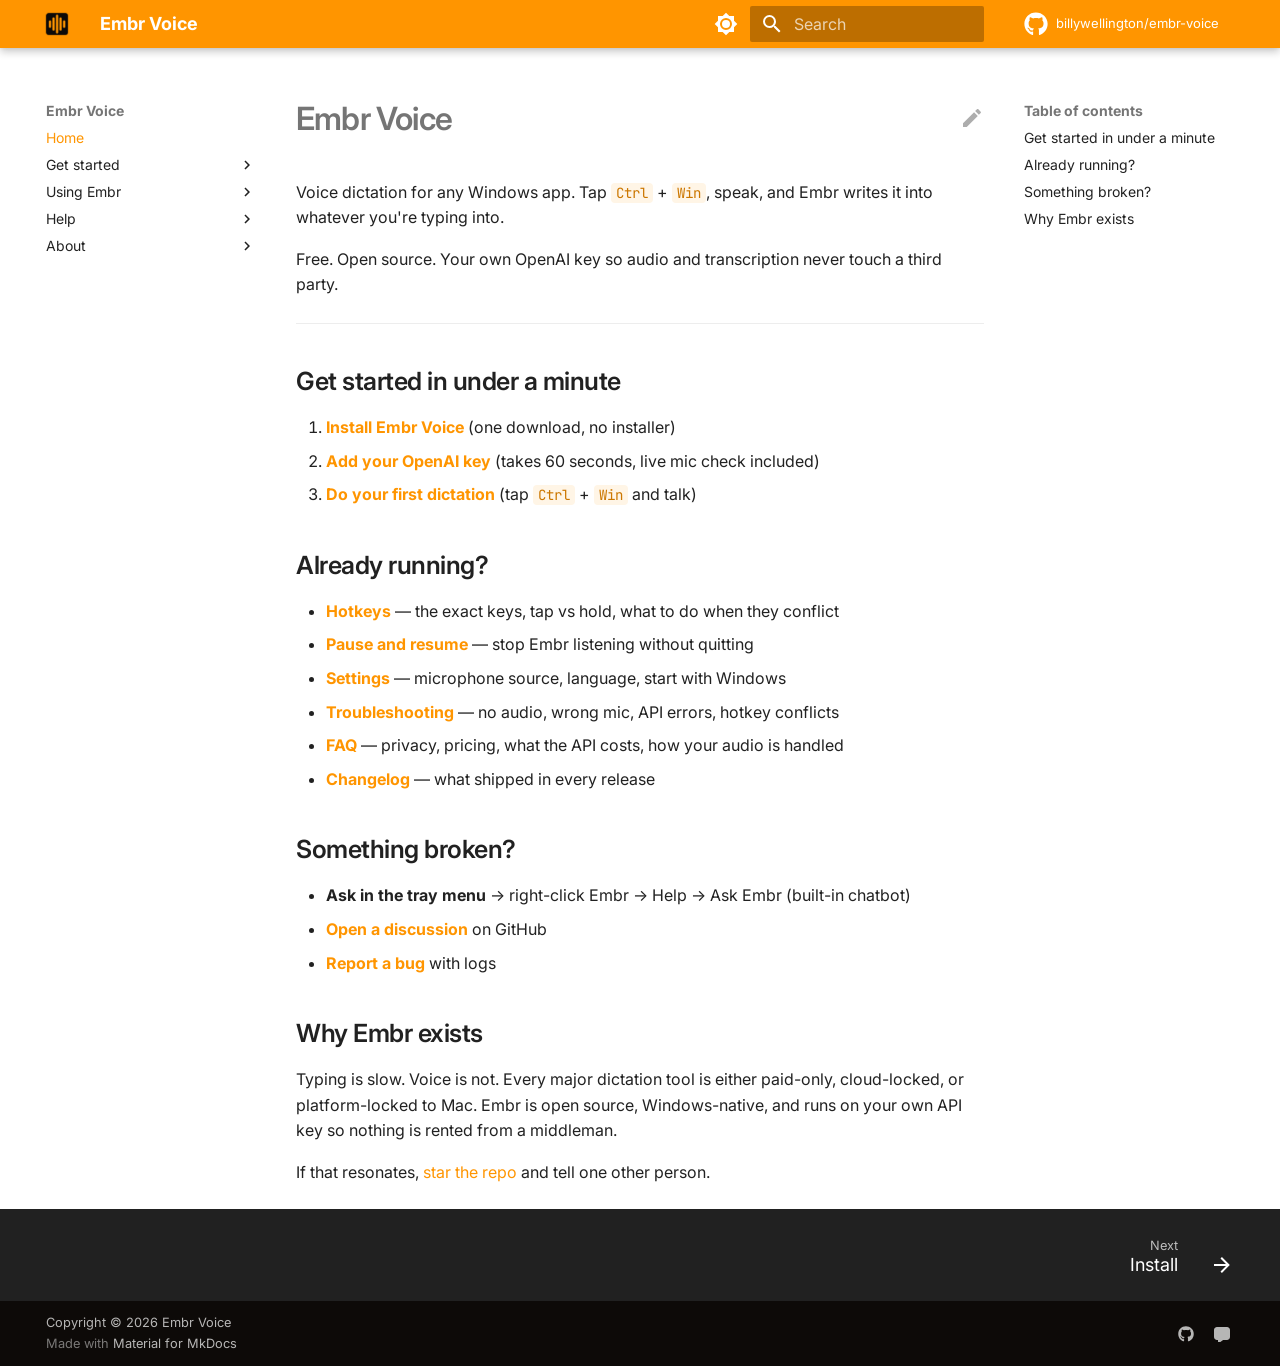
==== commit f594720a: "docs: fix URLs to billywellington/embr-voice" ====
--- a/index.html
+++ b/index.html
@@ -12,7 +12,7 @@
         <meta name="author" content="Billy Wellington / Intellium Inc.">
       
       
-        <link rel="canonical" href="https://embr-voice.github.io/embr-voice/">
+        <link rel="canonical" href="https://billywellington.github.io/embr-voice/">
       
       
       
@@ -197,13 +197,13 @@
     
     
       <div class="md-header__source">
-        <a href="https://github.com/embr-voice/embr-voice" title="Go to repository" class="md-source" data-md-component="source">
+        <a href="https://github.com/billywellington/embr-voice" title="Go to repository" class="md-source" data-md-component="source">
   <div class="md-source__icon md-icon">
     
     <svg xmlns="http://www.w3.org/2000/svg" viewBox="0 0 512 512"><!--! Font Awesome Free 7.1.0 by @fontawesome - https://fontawesome.com License - https://fontawesome.com/license/free (Icons: CC BY 4.0, Fonts: SIL OFL 1.1, Code: MIT License) Copyright 2025 Fonticons, Inc.--><path d="M173.9 397.4c0 2-2.3 3.6-5.2 3.6-3.3.3-5.6-1.3-5.6-3.6 0-2 2.3-3.6 5.2-3.6 3-.3 5.6 1.3 5.6 3.6m-31.1-4.5c-.7 2 1.3 4.3 4.3 4.9 2.6 1 5.6 0 6.2-2s-1.3-4.3-4.3-5.2c-2.6-.7-5.5.3-6.2 2.3m44.2-1.7c-2.9.7-4.9 2.6-4.6 4.9.3 2 2.9 3.3 5.9 2.6 2.9-.7 4.9-2.6 4.6-4.6-.3-1.9-3-3.2-5.9-2.9M252.8 8C114.1 8 8 113.3 8 252c0 110.9 69.8 205.8 169.5 239.2 12.8 2.3 17.3-5.6 17.3-12.1 0-6.2-.3-40.4-.3-61.4 0 0-70 15-84.7-29.8 0 0-11.4-29.1-27.8-36.6 0 0-22.9-15.7 1.6-15.4 0 0 24.9 2 38.6 25.8 21.9 38.6 58.6 27.5 72.9 20.9 2.3-16 8.8-27.1 16-33.7-55.9-6.2-112.3-14.3-112.3-110.5 0-27.5 7.6-41.3 23.6-58.9-2.6-6.5-11.1-33.3 2.6-67.9 20.9-6.5 69 27 69 27 20-5.6 41.5-8.5 62.8-8.5s42.8 2.9 62.8 8.5c0 0 48.1-33.6 69-27 13.7 34.7 5.2 61.4 2.6 67.9 16 17.7 25.8 31.5 25.8 58.9 0 96.5-58.9 104.2-114.8 110.5 9.2 7.9 17 22.9 17 46.4 0 33.7-.3 75.4-.3 83.6 0 6.5 4.6 14.4 17.3 12.1C436.2 457.8 504 362.9 504 252 504 113.3 391.5 8 252.8 8M105.2 352.9c-1.3 1-1 3.3.7 5.2 1.6 1.6 3.9 2.3 5.2 1 1.3-1 1-3.3-.7-5.2-1.6-1.6-3.9-2.3-5.2-1m-10.8-8.1c-.7 1.3.3 2.9 2.3 3.9 1.6 1 3.6.7 4.3-.7.7-1.3-.3-2.9-2.3-3.9-2-.6-3.6-.3-4.3.7m32.4 35.6c-1.6 1.3-1 4.3 1.3 6.2 2.3 2.3 5.2 2.6 6.5 1 1.3-1.3.7-4.3-1.3-6.2-2.2-2.3-5.2-2.6-6.5-1m-11.4-14.7c-1.6 1-1.6 3.6 0 5.9s4.3 3.3 5.6 2.3c1.6-1.3 1.6-3.9 0-6.2-1.4-2.3-4-3.3-5.6-2"/></svg>
   </div>
   <div class="md-source__repository">
-    embr-voice/embr-voice
+    billywellington/embr-voice
   </div>
 </a>
       </div>
@@ -242,13 +242,13 @@
   </label>
   
     <div class="md-nav__source">
-      <a href="https://github.com/embr-voice/embr-voice" title="Go to repository" class="md-source" data-md-component="source">
+      <a href="https://github.com/billywellington/embr-voice" title="Go to repository" class="md-source" data-md-component="source">
   <div class="md-source__icon md-icon">
     
     <svg xmlns="http://www.w3.org/2000/svg" viewBox="0 0 512 512"><!--! Font Awesome Free 7.1.0 by @fontawesome - https://fontawesome.com License - https://fontawesome.com/license/free (Icons: CC BY 4.0, Fonts: SIL OFL 1.1, Code: MIT License) Copyright 2025 Fonticons, Inc.--><path d="M173.9 397.4c0 2-2.3 3.6-5.2 3.6-3.3.3-5.6-1.3-5.6-3.6 0-2 2.3-3.6 5.2-3.6 3-.3 5.6 1.3 5.6 3.6m-31.1-4.5c-.7 2 1.3 4.3 4.3 4.9 2.6 1 5.6 0 6.2-2s-1.3-4.3-4.3-5.2c-2.6-.7-5.5.3-6.2 2.3m44.2-1.7c-2.9.7-4.9 2.6-4.6 4.9.3 2 2.9 3.3 5.9 2.6 2.9-.7 4.9-2.6 4.6-4.6-.3-1.9-3-3.2-5.9-2.9M252.8 8C114.1 8 8 113.3 8 252c0 110.9 69.8 205.8 169.5 239.2 12.8 2.3 17.3-5.6 17.3-12.1 0-6.2-.3-40.4-.3-61.4 0 0-70 15-84.7-29.8 0 0-11.4-29.1-27.8-36.6 0 0-22.9-15.7 1.6-15.4 0 0 24.9 2 38.6 25.8 21.9 38.6 58.6 27.5 72.9 20.9 2.3-16 8.8-27.1 16-33.7-55.9-6.2-112.3-14.3-112.3-110.5 0-27.5 7.6-41.3 23.6-58.9-2.6-6.5-11.1-33.3 2.6-67.9 20.9-6.5 69 27 69 27 20-5.6 41.5-8.5 62.8-8.5s42.8 2.9 62.8 8.5c0 0 48.1-33.6 69-27 13.7 34.7 5.2 61.4 2.6 67.9 16 17.7 25.8 31.5 25.8 58.9 0 96.5-58.9 104.2-114.8 110.5 9.2 7.9 17 22.9 17 46.4 0 33.7-.3 75.4-.3 83.6 0 6.5 4.6 14.4 17.3 12.1C436.2 457.8 504 362.9 504 252 504 113.3 391.5 8 252.8 8M105.2 352.9c-1.3 1-1 3.3.7 5.2 1.6 1.6 3.9 2.3 5.2 1 1.3-1 1-3.3-.7-5.2-1.6-1.6-3.9-2.3-5.2-1m-10.8-8.1c-.7 1.3.3 2.9 2.3 3.9 1.6 1 3.6.7 4.3-.7.7-1.3-.3-2.9-2.3-3.9-2-.6-3.6-.3-4.3.7m32.4 35.6c-1.6 1.3-1 4.3 1.3 6.2 2.3 2.3 5.2 2.6 6.5 1 1.3-1.3.7-4.3-1.3-6.2-2.2-2.3-5.2-2.6-6.5-1m-11.4-14.7c-1.6 1-1.6 3.6 0 5.9s4.3 3.3 5.6 2.3c1.6-1.3 1.6-3.9 0-6.2-1.4-2.3-4-3.3-5.6-2"/></svg>
   </div>
   <div class="md-source__repository">
-    embr-voice/embr-voice
+    billywellington/embr-voice
   </div>
 </a>
     </div>
@@ -956,7 +956,7 @@
 
 
   
-    <a href="https://github.com/embr-voice/embr-voice/edit/main/docs/index.md" title="Edit this page" class="md-content__button md-icon" rel="edit">
+    <a href="https://github.com/billywellington/embr-voice/edit/main/docs/index.md" title="Edit this page" class="md-content__button md-icon" rel="edit">
       
       <svg xmlns="http://www.w3.org/2000/svg" viewBox="0 0 24 24"><path d="M20.71 7.04c.39-.39.39-1.04 0-1.41l-2.34-2.34c-.37-.39-1.02-.39-1.41 0l-1.84 1.83 3.75 3.75M3 17.25V21h3.75L17.81 9.93l-3.75-3.75z"/></svg>
     </a>
@@ -986,12 +986,12 @@
 <h2 id="something-broken">Something broken?<a class="headerlink" href="#something-broken" title="Link to this section">&para;</a></h2>
 <ul>
 <li><strong>Ask in the tray menu</strong> → right-click Embr → Help → Ask Embr (built-in chatbot)</li>
-<li><strong><a href="https://github.com/embr-voice/embr-voice/discussions">Open a discussion</a></strong> on GitHub</li>
-<li><strong><a href="https://github.com/embr-voice/embr-voice/issues/new">Report a bug</a></strong> with logs</li>
+<li><strong><a href="https://github.com/billywellington/embr-voice/discussions">Open a discussion</a></strong> on GitHub</li>
+<li><strong><a href="https://github.com/billywellington/embr-voice/issues/new">Report a bug</a></strong> with logs</li>
 </ul>
 <h2 id="why-embr-exists">Why Embr exists<a class="headerlink" href="#why-embr-exists" title="Link to this section">&para;</a></h2>
 <p>Typing is slow. Voice is not. Every major dictation tool is either paid-only, cloud-locked, or platform-locked to Mac. Embr is open source, Windows-native, and runs on your own API key so nothing is rented from a middleman.</p>
-<p>If that resonates, <a href="https://github.com/embr-voice/embr-voice">star the repo</a> and tell one other person.</p>
+<p>If that resonates, <a href="https://github.com/billywellington/embr-voice">star the repo</a> and tell one other person.</p>
 
 
 
